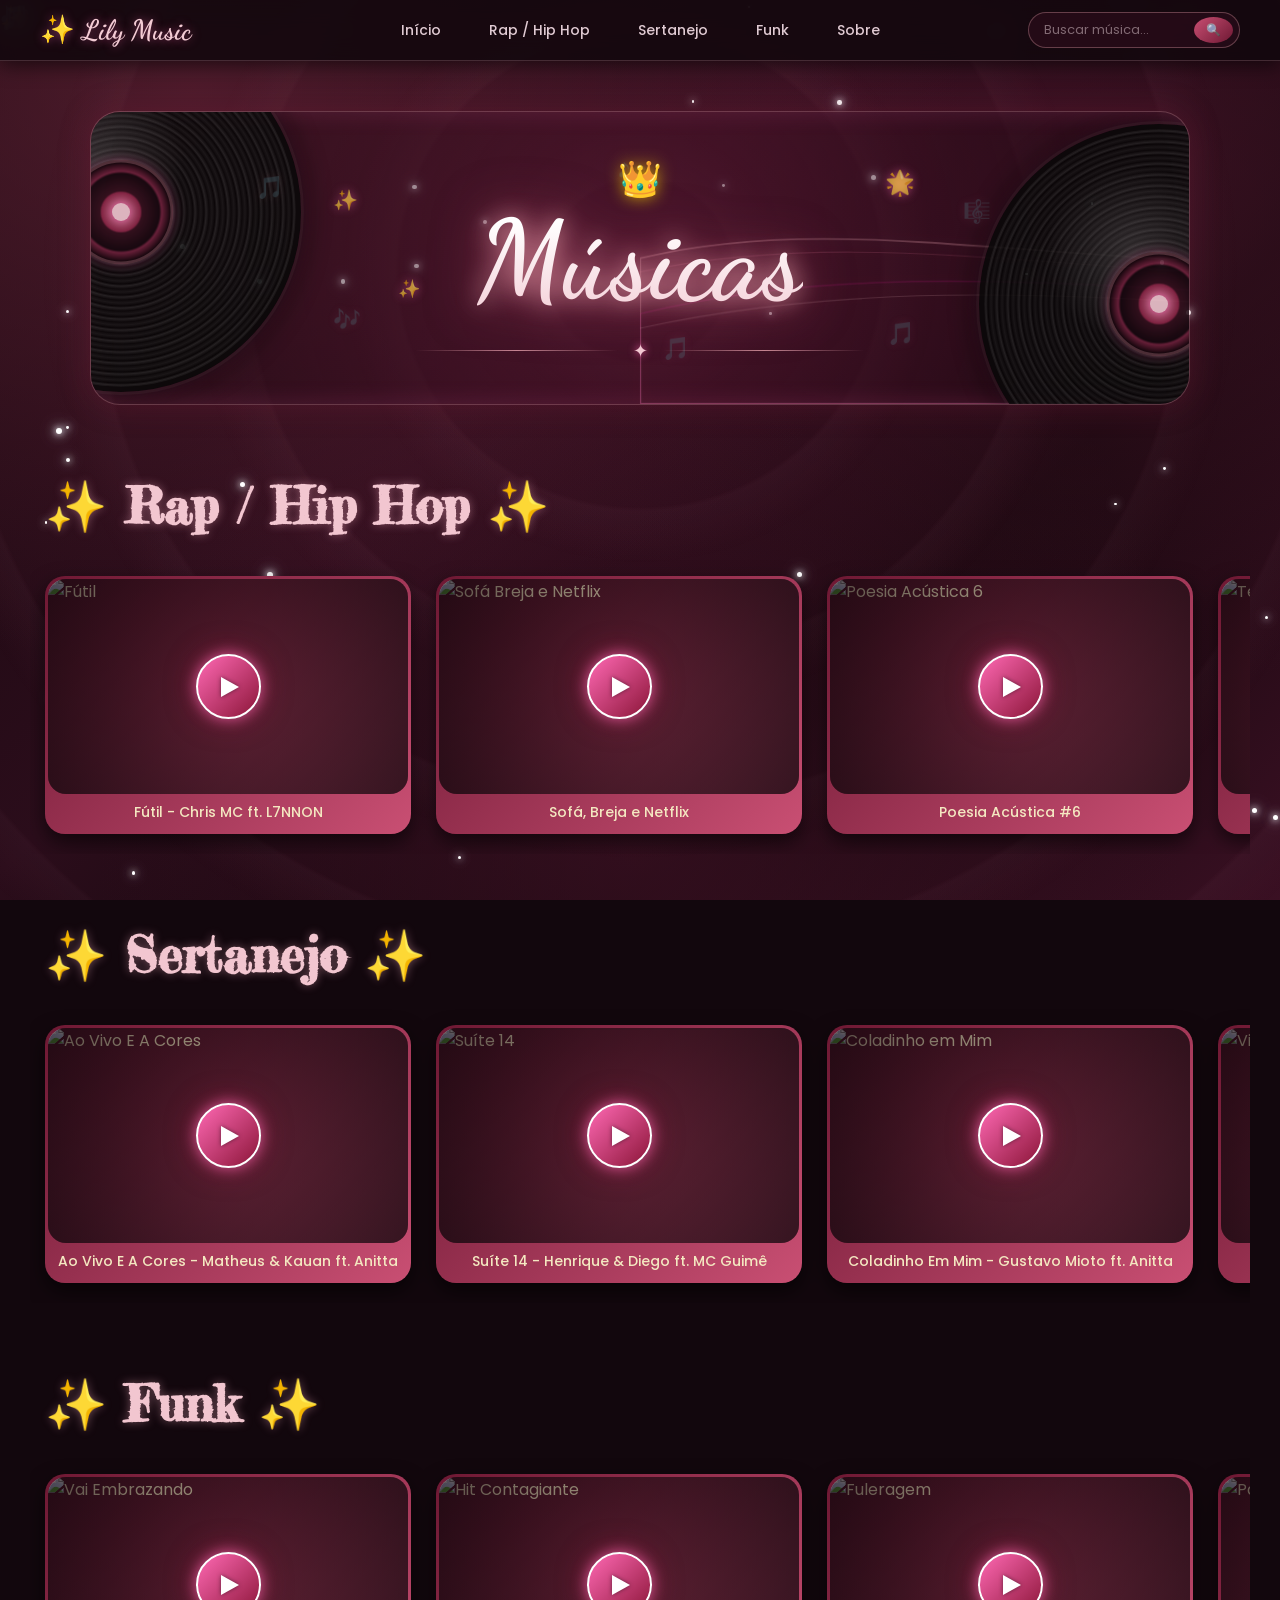
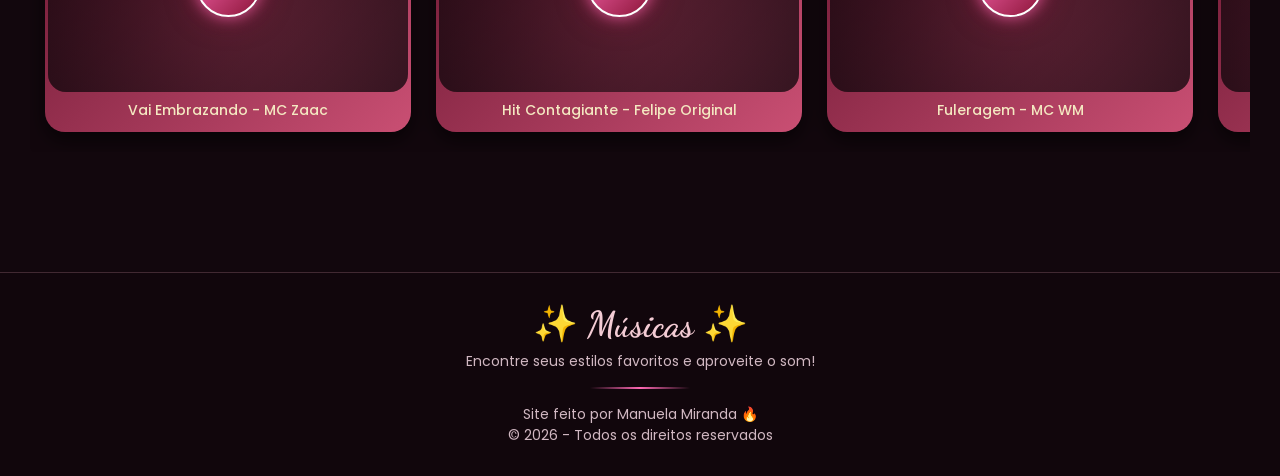
==== index.html @ 7a07db5c "dd" ====
<!DOCTYPE html>
<html lang="pt-BR">

<head>
    <meta charset="UTF-8">
    <meta name="viewport" content="width=device-width, initial-scale=1.0">
    <link rel="stylesheet" href="style.css">
    <title>Lily - Músicas</title>

    <style>
        /* ESTILOS ESPECÍFICOS DO BANNER ATUALIZADO */
        .banner-destaque {
            position: relative;
            overflow: hidden;
            perspective: 800px;
            padding: 40px 20px;
            text-align: center;
        }

        /* Ondas suaves em perspectiva posicionadas ao fundo */
        .ondas-perspectiva-fundo {
            position: absolute;
            top: 0;
            left: 0;
            width: 100%;
            height: 100%;
            z-index: 1; /* Fica atrás dos discos */
            transform: rotateX(25deg) scale(1.1);
            transform-origin: bottom center;
            pointer-events: none;
        }

        .onda-svg {
            position: absolute;
            width: 100%;
            height: 100%;
            filter: drop-shadow(0 0 6px rgba(219, 112, 147, 0.2));
        }

        /* Coroa e Título */
        .container-titulo-coroa {
            position: relative;
            z-index: 5;
            display: inline-block;
        }

        .coroa-brilhante {
            font-size: 2.2rem;
            margin-bottom: -10px;
            filter: drop-shadow(0 0 8px rgba(255, 215, 0, 0.7));
            animation: flutuarCoroa 3s ease-in-out infinite alternate;
        }

        @keyframes flutuarCoroa {
            from { transform: translateY(0) scale(1); }
            to { transform: translateY(-6px) scale(1.08); }
        }

        /* Discos ajustados para camada frontal em relação às ondas */
        .disco {
            position: absolute;
            z-index: 2;
        }

        /* Notas Rosa / Vinho Transparentes Espalhadas */
        .notas-rosa-espalhadas .nota-vinho {
            position: absolute;
            z-index: 3;
            color: #8b004f;
            opacity: 0.35;
            filter: drop-shadow(0 0 5px rgba(219, 112, 147, 0.4));
            font-size: 1.4rem;
            pointer-events: none;
            animation: flutuarNotas 4s ease-in-out infinite alternate;
        }

        @keyframes flutuarNotas {
            from { transform: translateY(0px) rotate(0deg); }
            to { transform: translateY(-8px) rotate(10deg); }
        }

        .pos-n1 { top: 20%; left: 15%; animation-delay: 0s; }
        .pos-n2 { top: 65%; left: 22%; font-size: 1.8rem; opacity: 0.25; animation-delay: 1s; }
        .pos-n3 { top: 28%; right: 18%; animation-delay: 0.5s; }
        .pos-n4 { top: 70%; right: 25%; font-size: 1.6rem; opacity: 0.3; animation-delay: 1.5s; }
        .pos-n5 { top: 15%; left: 48%; font-size: 1.1rem; animation-delay: 0.8s; }
        .pos-n6 { top: 75%; left: 52%; font-size: 1.2rem; animation-delay: 1.2s; }
    </style>
</head>

<body>

    <div class="particulas">
        <span></span><span></span><span></span><span></span><span></span>
        <span></span><span></span><span></span><span></span><span></span>

        <div class="nota-musical">🎵</div>
        <div class="nota-musical">🎶</div>
        <div class="nota-musical">✨</div>
        <div class="nota-musical">🎵</div>
        <div class="nota-musical">🎶</div>
    </div>

    <div id="container-estrelas"></div>

    <header class="menu-superior">

        <div class="logo">✨ Lily Music</div>

        <nav class="nav-central">
            <ul>
                <li><a href="#inicio">Início</a></li>

                <li>
                    <a href="#rap" onclick="destacarTitulo('titulo-rap')">
                        Rap / Hip Hop
                    </a>
                </li>

                <li>
                    <a href="#sertanejo" onclick="destacarTitulo('titulo-sertanejo')">
                        Sertanejo
                    </a>
                </li>

                <li>
                    <a href="#funk" onclick="destacarTitulo('titulo-funk')">
                        Funk
                    </a>
                </li>

                <li><a href="#sobre">Sobre</a></li>
            </ul>
        </nav>

        <div class="caixa-pesquisa">
            <input
                type="text"
                id="campo-busca"
                placeholder="Buscar música..."
                onkeypress="verificarEnter(event)"
            >
            <button onclick="buscarMusica()">🔍</button>
        </div>

    </header>


    <main id="inicio" class="conteudo-principal">

        <!-- BANNER COM ONDAS SUAVES, NOTAS ROSA/VINHO, COROA E "MÚSICAS" -->
        <div class="banner-destaque">

            <!-- 2 ONDAS GRANDES E SUAVES EM PERSPECTIVA (Fundo / Atrás dos discos) -->
            <div class="ondas-perspectiva-fundo">
                <svg viewBox="0 0 1200 400" preserveAspectRatio="none" class="onda-svg onda-1">
                    <path d="M 0,200 C 300,100 600,300 1200,150 L 1200,400 L 0,400 Z" fill="none" stroke="rgba(255, 182, 193, 0.25)" stroke-width="2.5" />
                    <path d="M 0,220 C 350,120 650,320 1200,170" fill="none" stroke="rgba(219, 112, 147, 0.18)" stroke-width="1.5" />
                </svg>
                <svg viewBox="0 0 1200 400" preserveAspectRatio="none" class="onda-svg onda-2">
                    <path d="M 0,280 C 400,150 800,350 1200,200 L 1200,400 L 0,400 Z" fill="none" stroke="rgba(199, 21, 133, 0.2)" stroke-width="2" />
                    <path d="M 0,300 C 450,170 850,370 1200,220" fill="none" stroke="rgba(255, 192, 203, 0.15)" stroke-width="1.5" />
                </svg>
            </div>

            <!-- DISCOS DECORATIVOS -->
            <div class="disco disco-esquerdo">
                <div class="anel-disco"></div>
                <div class="centro-disco"></div>
            </div>

            <div class="disco disco-direito">
                <div class="anel-disco"></div>
                <div class="centro-disco"></div>
            </div>

            <!-- NOTAS ROSA / VINHO TRANSPARENTES -->
            <div class="notas-rosa-espalhadas">
                <span class="nota-vinho pos-n1">🎵</span>
                <span class="nota-vinho pos-n2">🎶</span>
                <span class="nota-vinho pos-n3">🎼</span>
                <span class="nota-vinho pos-n4">🎵</span>
                <span class="nota-vinho pos-n5">🎶</span>
                <span class="nota-vinho pos-n6">🎵</span>
            </div>

            <!-- BRILHOS DELICADOS -->
            <div class="brilhos-titulo">
                <span class="elemento-float pos-1">✨</span>
                <span class="elemento-float pos-2">🌟</span>
                <span class="elemento-float pos-3">✨</span>
            </div>

            <!-- COROA BRILHANTE E TÍTULO "MÚSICAS" -->
            <div class="container-titulo-coroa">
                <div class="coroa-brilhante">👑</div>
                <h1 class="titulo-assinatura">Músicas</h1>
            </div>

            <div class="divisor-banner">
                <div class="linha-lado"></div>
                <span class="estrela-central">✦</span>
                <div class="linha-lado"></div>
            </div>

        </div>


        <!-- RAP / HIP HOP -->
        <section id="rap" class="secao-musica">

            <h2 id="titulo-rap">✨ Rap / Hip Hop ✨</h2>

            <div class="videos">

                <div class="card-video" data-nome="futil chris mc l7nnon">
                    <div class="wrapper-video">
                        <div id="player-7c3SWrQIE0A" class="yt-player-container"></div>

                        <div class="overlay-play" onclick="iniciarVideo(this, '7c3SWrQIE0A')">
                            <img
                                src="https://img.youtube.com/vi/7c3SWrQIE0A/hqdefault.jpg"
                                alt="Fútil"
                            >
                            <button class="botao-play-custom"></button>
                        </div>
                    </div>

                    <p class="titulo-video">Fútil - Chris MC ft. L7NNON</p>
                </div>


                <div class="card-video" data-nome="sofa breja netflix">
                    <div class="wrapper-video">
                        <div id="player-ncLaAaENRWY" class="yt-player-container"></div>

                        <div class="overlay-play" onclick="iniciarVideo(this, 'ncLaAaENRWY')">
                            <img
                                src="https://img.youtube.com/vi/ncLaAaENRWY/hqdefault.jpg"
                                alt="Sofá Breja e Netflix"
                            >
                            <button class="botao-play-custom"></button>
                        </div>
                    </div>

                    <p class="titulo-video">Sofá, Breja e Netflix</p>
                </div>


                <div class="card-video" data-nome="poesia acustica 6">
                    <div class="wrapper-video">
                        <div id="player-jK2k1P56Cno" class="yt-player-container"></div>

                        <div class="overlay-play" onclick="iniciarVideo(this, 'jK2k1P56Cno')">
                            <img
                                src="https://img.youtube.com/vi/jK2k1P56Cno/hqdefault.jpg"
                                alt="Poesia Acústica 6"
                            >
                            <button class="botao-play-custom"></button>
                        </div>
                    </div>

                    <p class="titulo-video">Poesia Acústica #6</p>
                </div>


                <div class="card-video" data-nome="te encontrar na lapa">
                    <div class="wrapper-video">
                        <div id="player-439kVuNoNrA" class="yt-player-container"></div>

                        <div class="overlay-play" onclick="iniciarVideo(this, '439kVuNoNrA')">
                            <img
                                src="https://img.youtube.com/vi/439kVuNoNrA/hqdefault.jpg"
                                alt="Te Encontrar na Lapa"
                            >
                            <button class="botao-play-custom"></button>
                        </div>
                    </div>

                    <p class="titulo-video">Te Encontrar na Lapa</p>
                </div>


                <div class="card-video" data-nome="pensando em mim">
                    <div class="wrapper-video">
                        <div id="player-uK6UB4yVXMU" class="yt-player-container"></div>

                        <div class="overlay-play" onclick="iniciarVideo(this, 'uK6UB4yVXMU')">
                            <img
                                src="https://img.youtube.com/vi/uK6UB4yVXMU/hqdefault.jpg"
                                alt="Pensando em Mim"
                            >
                            <button class="botao-play-custom"></button>
                        </div>
                    </div>

                    <p class="titulo-video">Pensando em Mim</p>
                </div>


                <div class="card-video" data-nome="beatriz">
                    <div class="wrapper-video">
                        <div id="player-qcbrCmIt7ww" class="yt-player-container"></div>

                        <div class="overlay-play" onclick="iniciarVideo(this, 'qcbrCmIt7ww')">
                            <img
                                src="https://img.youtube.com/vi/qcbrCmIt7ww/hqdefault.jpg"
                                alt="Beatriz"
                            >
                            <button class="botao-play-custom"></button>
                        </div>
                    </div>

                    <p class="titulo-video">Beatriz</p>
                </div>

            </div>
        </section>


        <!-- SERTANEJO -->
        <section id="sertanejo" class="secao-musica">

            <h2 id="titulo-sertanejo">✨ Sertanejo ✨</h2>

            <div class="videos">

                <div class="card-video" data-nome="ao vivo e a cores">
                    <div class="wrapper-video">
                        <div id="player-iyI9RMkEzbQ" class="yt-player-container"></div>

                        <div class="overlay-play" onclick="iniciarVideo(this, 'iyI9RMkEzbQ')">
                            <img
                                src="https://img.youtube.com/vi/iyI9RMkEzbQ/hqdefault.jpg"
                                alt="Ao Vivo E A Cores"
                            >
                            <button class="botao-play-custom"></button>
                        </div>
                    </div>

                    <p class="titulo-video">
                        Ao Vivo E A Cores - Matheus & Kauan ft. Anitta
                    </p>
                </div>


                <div class="card-video" data-nome="suite 14">
                    <div class="wrapper-video">
                        <div id="player-gmvFLIuVAbA" class="yt-player-container"></div>

                        <div class="overlay-play" onclick="iniciarVideo(this, 'gmvFLIuVAbA')">
                            <img
                                src="https://img.youtube.com/vi/gmvFLIuVAbA/hqdefault.jpg"
                                alt="Suíte 14"
                            >
                            <button class="botao-play-custom"></button>
                        </div>
                    </div>

                    <p class="titulo-video">
                        Suíte 14 - Henrique & Diego ft. MC Guimê
                    </p>
                </div>


                <div class="card-video" data-nome="coladinho em mim">
                    <div class="wrapper-video">
                        <div id="player-e5Ct8ZW_rcs" class="yt-player-container"></div>

                        <div class="overlay-play" onclick="iniciarVideo(this, 'e5Ct8ZW_rcs')">
                            <img
                                src="https://img.youtube.com/vi/e5Ct8ZW_rcs/hqdefault.jpg"
                                alt="Coladinho em Mim"
                            >
                            <button class="botao-play-custom"></button>
                        </div>
                    </div>

                    <p class="titulo-video">
                        Coladinho Em Mim - Gustavo Mioto ft. Anitta
                    </p>
                </div>


                <div class="card-video" data-nome="vinganca">
                    <div class="wrapper-video">
                        <div id="player-ex-cr18tKDE" class="yt-player-container"></div>

                        <div class="overlay-play" onclick="iniciarVideo(this, 'ex-cr18tKDE')">
                            <img
                                src="https://img.youtube.com/vi/ex-cr18tKDE/hqdefault.jpg"
                                alt="Vingança"
                            >
                            <button class="botao-play-custom"></button>
                        </div>
                    </div>

                    <p class="titulo-video">Vingança - Luan Santana</p>
                </div>


                <div class="card-video" data-nome="intencao">
                    <div class="wrapper-video">
                        <div id="player-1qKz_QohN7g" class="yt-player-container"></div>

                        <div class="overlay-play" onclick="iniciarVideo(this, '1qKz_QohN7g')">
                            <img
                                src="https://img.youtube.com/vi/1qKz_QohN7g/hqdefault.jpg"
                                alt="Intenção"
                            >
                            <button class="botao-play-custom"></button>
                        </div>
                    </div>

                    <p class="titulo-video">Intenção - Marília Mendonça</p>
                </div>


                <div class="card-video" data-nome="seu astral">
                    <div class="wrapper-video">
                        <div id="player-SETK2maosQY" class="yt-player-container"></div>

                        <div class="overlay-play" onclick="iniciarVideo(this, 'SETK2maosQY')">
                            <img
                                src="https://img.youtube.com/vi/SETK2maosQY/hqdefault.jpg"
                                alt="Seu Astral"
                            >
                            <button class="botao-play-custom"></button>
                        </div>
                    </div>

                    <p class="titulo-video">Seu Astral - Jorge & Mateus</p>
                </div>

            </div>
        </section>


        <!-- FUNK -->
        <section id="funk" class="secao-musica">

            <h2 id="titulo-funk">✨ Funk ✨</h2>

            <div class="videos">

                <div class="card-video" data-nome="vai embrazando">
                    <div class="wrapper-video">
                        <div id="player-Nk7S7D0CQOY" class="yt-player-container"></div>

                        <div class="overlay-play" onclick="iniciarVideo(this, 'Nk7S7D0CQOY')">
                            <img
                                src="https://img.youtube.com/vi/Nk7S7D0CQOY/hqdefault.jpg"
                                alt="Vai Embrazando"
                            >
                            <button class="botao-play-custom"></button>
                        </div>
                    </div>

                    <p class="titulo-video">Vai Embrazando - MC Zaac</p>
                </div>


                <div class="card-video" data-nome="hit contagiante">
                    <div class="wrapper-video">
                        <div id="player-WaOicuaHdzo" class="yt-player-container"></div>

                        <div class="overlay-play" onclick="iniciarVideo(this, 'WaOicuaHdzo')">
                            <img
                                src="https://img.youtube.com/vi/WaOicuaHdzo/hqdefault.jpg"
                                alt="Hit Contagiante"
                            >
                            <button class="botao-play-custom"></button>
                        </div>
                    </div>

                    <p class="titulo-video">Hit Contagiante - Felipe Original</p>
                </div>


                <div class="card-video" data-nome="fuleragem">
                    <div class="wrapper-video">
                        <div id="player-sdcoyDUfbG0" class="yt-player-container"></div>

                        <div class="overlay-play" onclick="iniciarVideo(this, 'sdcoyDUfbG0')">
                            <img
                                src="https://img.youtube.com/vi/sdcoyDUfbG0/hqdefault.jpg"
                                alt="Fuleragem"
                            >
                            <button class="botao-play-custom"></button>
                        </div>
                    </div>

                    <p class="titulo-video">Fuleragem - MC WM</p>
                </div>


                <div class="card-video" data-nome="pandora">
                    <div class="wrapper-video">
                        <div id="player-6MNxuMgg58k" class="yt-player-container"></div>

                        <div class="overlay-play" onclick="iniciarVideo(this, '6MNxuMgg58k')">
                            <img
                                src="https://img.youtube.com/vi/6MNxuMgg58k/hqdefault.jpg"
                                alt="Pandora"
                            >
                            <button class="botao-play-custom"></button>
                        </div>
                    </div>

                    <p class="titulo-video">Pandora</p>
                </div>


                <div class="card-video" data-nome="trilogia 150">
                    <div class="wrapper-video">
                        <div id="player-UTYNURBuv7o" class="yt-player-container"></div>

                        <div class="overlay-play" onclick="iniciarVideo(this, 'UTYNURBuv7o')">
                            <img
                                src="https://img.youtube.com/vi/UTYNURBuv7o/hqdefault.jpg"
                                alt="Trilogia 150"
                            >
                            <button class="botao-play-custom"></button>
                        </div>
                    </div>

                    <p class="titulo-video">Trilogia 150</p>
                </div>


                <div class="card-video" data-nome="ate o ceu">
                    <div class="wrapper-video">
                        <div id="player-49ez6OpzU6c" class="yt-player-container"></div>

                        <div class="overlay-play" onclick="iniciarVideo(this, '49ez6OpzU6c')">
                            <img
                                src="https://img.youtube.com/vi/49ez6OpzU6c/hqdefault.jpg"
                                alt="Até o Céu"
                            >
                            <button class="botao-play-custom"></button>
                        </div>
                    </div>

                    <p class="titulo-video">
                        Até o Céu - Anitta feat. MC Cabelinho
                    </p>
                </div>


                <div class="card-video" data-nome="eterna sacanagem">
                    <div class="wrapper-video">
                        <div id="player-2ndgHnrJkhA" class="yt-player-container"></div>

                        <div class="overlay-play" onclick="iniciarVideo(this, '2ndgHnrJkhA')">
                            <img
                                src="https://img.youtube.com/vi/2ndgHnrJkhA/hqdefault.jpg"
                                alt="Eterna Sacanagem"
                            >
                            <button class="botao-play-custom"></button>
                        </div>
                    </div>

                    <p class="titulo-video">Eterna Sacanagem</p>
                </div>


                <div class="card-video" data-nome="tudo aconteceu">
                    <div class="wrapper-video">
                        <div id="player-wU1U7Jgq_uo" class="yt-player-container"></div>

                        <div class="overlay-play" onclick="iniciarVideo(this, 'wU1U7Jgq_uo')">
                            <img
                                src="https://img.youtube.com/vi/wU1U7Jgq_uo/hqdefault.jpg"
                                alt="Tudo Aconteceu"
                            >
                            <button class="botao-play-custom"></button>
                        </div>
                    </div>

                    <p class="titulo-video">
                        Tudo Aconteceu - MC Du Black, Delacruz
                    </p>
                </div>

            </div>
        </section>

    </main>


    <!-- SOBRE -->
    <footer id="sobre">

        <div class="conteudo-rodape">

            <h3>✨ Músicas ✨</h3>

            <p>
                Encontre seus estilos favoritos e aproveite o som!
            </p>

            <div class="linha-decorativa"></div>

            <p class="criadora">
                Site feito por Manuela Miranda 🔥
            </p>

            <p class="direitos">
                © 2026 - Todos os direitos reservados
            </p>

        </div>

    </footer>


    <script src="https://www.youtube.com/iframe_api"></script>

    <script>
        const players = {};

        function destacarTitulo(idTitulo) {
            const titulo = document.getElementById(idTitulo);
            if (!titulo) return;

            titulo.classList.remove('efeito-titulo-menu');
            void titulo.offsetWidth;
            titulo.classList.add('efeito-titulo-menu');

            setTimeout(() => {
                titulo.classList.remove('efeito-titulo-menu');
            }, 3000);
        }

        function pausarOutrosVideos(idAtual) {
            Object.keys(players).forEach(id => {
                if (
                    id !== idAtual &&
                    players[id] &&
                    typeof players[id].pauseVideo === 'function'
                ) {
                    players[id].pauseVideo();
                }
            });
        }

        function restaurarCapa(videoId) {
            const playerDiv = document.getElementById('player-' + videoId);
            if (!playerDiv) return;

            const wrapper = playerDiv.closest('.wrapper-video');
            if (!wrapper) return;

            const overlay = wrapper.querySelector('.overlay-play');
            if (overlay) {
                overlay.style.display = 'flex';
            }

            if (
                players[videoId] &&
                typeof players[videoId].seekTo === 'function'
            ) {
                players[videoId].seekTo(0);
                players[videoId].stopVideo();
            }
        }

        function tocarProximoVideo(videoIdAtual) {
            const playerDivAtual = document.getElementById('player-' + videoIdAtual);
            if (!playerDivAtual) return;

            const cardAtual = playerDivAtual.closest('.card-video');
            if (!cardAtual) return;

            const proximoCard = cardAtual.nextElementSibling;
            if (proximoCard && proximoCard.classList.contains('card-video')) {
                const overlayProximo = proximoCard.querySelector('.overlay-play');
                if (overlayProximo) {
                    const imgOverlay = overlayProximo.querySelector('img');
                    if (imgOverlay) {
                        const urlImg = imgOverlay.src;
                        const match = urlImg.match(/\/vi\/([^\/]+)\//);

                        if (match && match[1]) {
                            const proximoVideoId = match[1];

                            proximoCard.scrollIntoView({
                                behavior: 'smooth',
                                block: 'nearest',
                                inline: 'center'
                            });

                            iniciarVideo(overlayProximo, proximoVideoId);
                        }
                    }
                }
            }
        }

        function iniciarVideo(elementoOverlay, videoId) {
            elementoOverlay.style.display = 'none';
            pausarOutrosVideos(videoId);

            if (players[videoId]) {
                players[videoId].playVideo();
            } else {
                players[videoId] = new YT.Player('player-' + videoId, {
                    videoId: videoId,
                    playerVars: {
                        'autoplay': 1,
                        'rel': 0
                    },
                    events: {
                        'onReady': function(event) {
                            event.target.playVideo();
                        },
                        'onStateChange': function(event) {
                            if (event.data === YT.PlayerState.PLAYING) {
                                pausarOutrosVideos(videoId);
                            }
                            if (event.data === YT.PlayerState.ENDED) {
                                restaurarCapa(videoId);
                                tocarProximoVideo(videoId);
                            }
                        }
                    }
                });
            }
        }

        function gerarEstrelasPrata() {
            const container = document.getElementById('container-estrelas');
            if (!container) return;

            const totalEstrelas = 50;

            for (let i = 0; i < totalEstrelas; i++) {
                const estrela = document.createElement('div');
                estrela.classList.add('estrela-prata');

                const posX = Math.random() * 100;
                const posY = Math.random() * 100;
                const tamanho = Math.random() * 4 + 2;
                const duracaoPiscar = Math.random() * 1.2 + 0.5;
                const duracaoMovimento = Math.random() * 4 + 3;
                const atraso = Math.random() * 3;

                estrela.style.left = posX + '%';
                estrela.style.top = posY + '%';
                estrela.style.width = tamanho + 'px';
                estrela.style.height = tamanho + 'px';
                estrela.style.animationDuration = `${duracaoPiscar}s, ${duracaoMovimento}s`;
                estrela.style.animationDelay = `${atraso}s`;

                container.appendChild(estrela);
            }
        }

        function buscarMusica() {
            const termo = document.getElementById('campo-busca').value.toLowerCase().trim();
            const cards = document.querySelectorAll('.card-video');

            cards.forEach(card => {
                const nome = card.getAttribute('data-nome') || '';
                const titulo = card.querySelector('.titulo-video')?.innerText.toLowerCase() || '';

                if (nome.includes(termo) || titulo.includes(termo)) {
                    card.style.display = 'block';
                } else {
                    card.style.display = 'none';
                }
            });
        }

        function verificarEnter(event) {
            if (event.key === 'Enter') {
                buscarMusica();
            }
        }

        document.addEventListener('DOMContentLoaded', () => {
            gerarEstrelasPrata();
        });
    </script>
</body>

</html>
---- style.css ----
@import url('https://fonts.googleapis.com/css2?family=Dancing+Script:wght@700&family=Fredericka+the+Great&family=Poppins:wght@300;400;600&display=swap');

/* =========================================
   🌐 CONFIGURAÇÕES GERAIS
========================================= */

* {
    box-sizing: border-box;
    margin: 0;
    padding: 0;
}

html {
    scroll-behavior: smooth;
    scroll-padding-top: 110px;
}


/* =========================================
   🌌 FUNDO
========================================= */

body {
    background-color: #12070d;

    background-image:
        radial-gradient(ellipse at 15% 10%, rgba(99, 35, 55, 0.7) 0%, transparent 50%),
        radial-gradient(ellipse at 85% 20%, rgba(78, 23, 45, 0.6) 0%, transparent 50%),
        radial-gradient(ellipse at 50% 90%, rgba(65, 18, 38, 0.7) 0%, transparent 60%),
        linear-gradient(135deg, #16070d 0%, #2b0d1b 40%, #12060b 70%, #3a1023 100%);

    background-attachment: fixed;
    background-size: cover;

    color: #f4e8c1;
    font-family: 'Poppins', sans-serif;

    min-height: 100vh;
    overflow-x: hidden;
}

body::before {
    content: "";

    position: fixed;
    inset: 0;

    pointer-events: none;
    z-index: 0;

    background: repeating-radial-gradient(
        ellipse at 50% 30%,
        transparent 0px,
        transparent 90px,
        rgba(255, 170, 190, 0.03) 95px,
        transparent 150px
    );
}


/* =========================================
   ✨ ESTRELAS
========================================= */

#container-estrelas {
    position: fixed;
    inset: 0;

    pointer-events: none;
    z-index: 1;

    overflow: hidden;
}

.estrela-prata {
    position: absolute;

    background: #ffffff;
    border-radius: 50%;

    box-shadow:
        0 0 6px #ffffff,
        0 0 12px #e6f0ff,
        0 0 18px rgba(220, 235, 255, 0.8);

    animation:
        piscarBrilho 1s infinite alternate ease-in-out,
        movimentoFlutuante 5s infinite linear;
}

@keyframes piscarBrilho {

    0% {
        opacity: 0.15;
        transform: scale(0.5);
        box-shadow: 0 0 2px #ffffff;
    }

    100% {
        opacity: 1;
        transform: scale(1.5);

        box-shadow:
            0 0 10px #ffffff,
            0 0 20px #d8e6ff,
            0 0 30px rgba(255, 255, 255, 0.9);
    }
}

@keyframes movimentoFlutuante {

    0% {
        transform: translateY(0px) translateX(0px);
    }

    50% {
        transform: translateY(-25px) translateX(15px);
    }

    100% {
        transform: translateY(0px) translateX(0px);
    }
}


/* =========================================
   📌 MENU SUPERIOR
========================================= */

.menu-superior {
    position: sticky;
    top: 0;
    z-index: 100;

    display: flex;
    justify-content: space-between;
    align-items: center;

    padding: 12px 40px;

    background: rgba(18, 7, 13, 0.88);
    backdrop-filter: blur(12px);

    border-bottom: 1px solid rgba(255, 180, 200, 0.2);

    box-shadow: 0 4px 20px rgba(0, 0, 0, 0.6);
}

.menu-superior .logo {
    font-family: 'Dancing Script', cursive;
    font-size: 28px;

    color: #f3cbd4;
    font-weight: bold;

    text-shadow:
        0 0 10px rgba(255, 105, 180, 0.5);

    white-space: nowrap;
}


/* =========================================
   🎵 MENU CENTRAL
========================================= */

.nav-central {
    position: absolute;

    left: 50%;
    transform: translateX(-50%);
}

.nav-central ul {
    display: flex;
    list-style: none;

    gap: 12px;
}

.nav-central a {
    position: relative;

    color: #e0cad2;
    text-decoration: none;

    font-size: 14px;
    font-weight: 500;

    padding: 8px 18px;
    border-radius: 30px;

    transition: all 0.3s ease;

    display: inline-block;
}

.nav-central a:hover,
.nav-central a:focus,
.nav-central a:active {

    color: #ffffff;

    background:
        linear-gradient(
            135deg,
            rgba(201, 79, 115, 0.8),
            rgba(110, 24, 51, 0.9)
        );

    box-shadow:
        0 0 15px rgba(255, 105, 180, 0.6),
        inset 0 0 8px rgba(255, 255, 255, 0.3);

    transform: scale(1.05);
}


/* =========================================
   🔍 PESQUISA
========================================= */

.caixa-pesquisa {
    display: flex;
    align-items: center;

    background: rgba(43, 13, 27, 0.7);

    border:
        1px solid rgba(255, 182, 193, 0.3);

    border-radius: 25px;

    padding: 4px 6px 4px 15px;

    transition: all 0.3s ease;
}

.caixa-pesquisa:focus-within {
    border-color: #ff69b4;

    box-shadow:
        0 0 12px rgba(255, 105, 180, 0.5);

    background: rgba(55, 15, 35, 0.9);
}

.caixa-pesquisa input {
    background: transparent;
    border: none;
    outline: none;

    color: #f4e8c1;

    font-family: 'Poppins', sans-serif;
    font-size: 13px;

    width: 150px;

    transition: width 0.3s ease;
}

.caixa-pesquisa input:focus {
    width: 190px;
}

.caixa-pesquisa input::placeholder {
    color: rgba(224, 202, 210, 0.5);
}

.caixa-pesquisa button {
    background:
        linear-gradient(135deg, #c94f73, #6e1833);

    border: none;
    color: white;

    padding: 6px 12px;
    border-radius: 50%;

    cursor: pointer;

    font-size: 12px;

    transition:
        transform 0.2s ease,
        background 0.3s ease;
}

.caixa-pesquisa button:hover {
    transform: scale(1.1);

    background:
        linear-gradient(135deg, #ff69b4, #c94f73);
}


/* =========================================
   🌸 CONTEÚDO
========================================= */

.conteudo-principal {
    position: relative;
    z-index: 2;

    padding: 20px;
}


/* =========================================
   🌸 BANNER
========================================= */

.banner-destaque {
    position: relative;

    max-width: 1100px;

    margin: 30px auto 60px auto;

    padding: 60px 20px 40px 20px;

    text-align: center;

    border-radius: 30px;

    background:
        radial-gradient(
            circle at center,
            rgba(80, 20, 45, 0.6) 0%,
            rgba(35, 8, 20, 0.4) 70%,
            transparent 100%
        );

    border:
        1px solid rgba(255, 182, 193, 0.25);

    box-shadow:
        0 0 30px rgba(110, 24, 51, 0.4),
        inset 0 0 25px rgba(255, 105, 180, 0.15);

    overflow: hidden;
}


/* =========================================
   💿 DISCOS REALISTAS
========================================= */

.disco {
    position: absolute;

    width: 360px;
    height: 360px;

    border-radius: 50%;

    z-index: 0;

    /* Transparência bem leve */
    opacity: 0.88;

    background:
        repeating-radial-gradient(
            circle,
            #080808 0px,
            #171717 3px,
            #050505 6px,
            #222222 8px,
            #080808 11px
        );

    border:
        5px solid #080808;

    box-shadow:
        0 0 0 3px rgba(255, 255, 255, 0.04),
        0 0 30px rgba(0, 0, 0, 0.9),
        0 0 20px rgba(255, 105, 180, 0.18);
}


/* Reflexo */

.disco::before {
    content: "";

    position: absolute;

    width: 55%;
    height: 55%;

    top: 8%;
    left: 15%;

    border-radius: 50%;

    background:
        radial-gradient(
            ellipse,
            rgba(255, 255, 255, 0.15),
            transparent 65%
        );

    transform: rotate(-30deg);
}


/* Anel central */

.anel-disco {
    position: absolute;

    width: 105px;
    height: 105px;

    top: 50%;
    left: 50%;

    transform:
        translate(-50%, -50%);

    border-radius: 50%;

    background:
        radial-gradient(
            circle,
            #d58ba1 0%,
            #8b2747 28%,
            #32101d 30%,
            #13080d 55%,
            #70223d 58%,
            #16070d 70%
        );

    border:
        3px solid rgba(255, 182, 193, 0.25);

    box-shadow:
        0 0 12px rgba(255, 105, 180, 0.35);
}


/* Centro */

.centro-disco {
    position: absolute;

    width: 18px;
    height: 18px;

    top: 50%;
    left: 50%;

    transform:
        translate(-50%, -50%);

    border-radius: 50%;

    background: #f3cbd4;

    box-shadow:
        0 0 8px #ff69b4;
}


/* Disco esquerdo */

.disco-esquerdo {
    left: -150px;
    top: -80px;

    animation:
        girarEsquerdo 5s linear infinite;
}


/* Disco direito */

.disco-direito {
    right: -150px;
    bottom: -80px;

    animation:
        girarDireito 5s linear infinite;
}


/* Giro mais rápido mantendo inclinação */

@keyframes girarEsquerdo {

    from {
        transform: rotate(-25deg);
    }

    to {
        transform: rotate(335deg);
    }
}

@keyframes girarDireito {

    from {
        transform: rotate(25deg);
    }

    to {
        transform: rotate(385deg);
    }
}


/* =========================================
   ✨ BRILHOS DO TÍTULO
========================================= */

.brilhos-titulo {
    position: absolute;
    inset: 0;

    pointer-events: none;

    z-index: 1;
}

.elemento-float {
    position: absolute;

    color: rgba(255, 192, 203, 0.6);

    filter:
        drop-shadow(0 0 5px #ff69b4);

    animation:
        flutuarSuave 4s ease-in-out infinite alternate;
}

.pos-1 {
    top: 25%;
    left: 22%;
    font-size: 20px;
    animation-delay: 0s;
}

.pos-2 {
    top: 18%;
    right: 25%;
    font-size: 24px;
    animation-delay: 1s;
}

.pos-3 {
    bottom: 35%;
    left: 28%;
    font-size: 18px;
    animation-delay: 1.5s;
}

.pos-4 {
    bottom: 40%;
    right: 22%;
    font-size: 22px;
    animation-delay: 0.5s;
}

.pos-5 {
    top: 45%;
    right: 18%;
    font-size: 16px;
    animation-delay: 2s;
}

@keyframes flutuarSuave {

    0% {
        transform: translateY(0px) rotate(0deg);
        opacity: 0.4;
    }

    100% {
        transform: translateY(-8px) rotate(12deg);
        opacity: 0.9;
    }
}


/* =========================================
   🎼 PAUTAS MUSICAIS ONDULADAS
========================================= */

.pauta {
    position: absolute;

    width: 32%;
    height: 130px;

    top: 50%;

    z-index: 2;

    pointer-events: none;

    opacity: 0.72;
}

.pauta svg {
    width: 100%;
    height: 100%;

    overflow: visible;
}

.pauta path {
    fill: none;

    stroke: rgba(255, 205, 220, 0.8);
    stroke-width: 2;

    stroke-linecap: round;

    filter:
        drop-shadow(0 0 3px #ff69b4)
        drop-shadow(0 0 8px rgba(255, 105, 180, 0.7));

    animation:
        brilhoPauta 2s ease-in-out infinite alternate;
}


/* Pauta da esquerda */

.pauta-esquerda {
    left: 2%;

    transform-origin: right center;

    animation:
        balancarEsquerda 3.5s ease-in-out infinite;
}


/* Pauta da direita */

.pauta-direita {
    right: 2%;

    transform-origin: left center;

    animation:
        balancarDireita 3.5s ease-in-out infinite;
}


/* Movimento de balanço */

@keyframes balancarEsquerda {

    0% {
        transform:
            translateY(-50%)
            rotate(-2deg);
    }

    50% {
        transform:
            translateY(-50%)
            rotate(2deg)
            translateY(-4px);
    }

    100% {
        transform:
            translateY(-50%)
            rotate(-2deg);
    }
}

@keyframes balancarDireita {

    0% {
        transform:
            translateY(-50%)
            rotate(2deg);
    }

    50% {
        transform:
            translateY(-50%)
            rotate(-2deg)
            translateY(-4px);
    }

    100% {
        transform:
            translateY(-50%)
            rotate(2deg);
    }
}


/* Brilho pulsando */

@keyframes brilhoPauta {

    0% {
        opacity: 0.45;

        filter:
            drop-shadow(0 0 2px rgba(255, 105, 180, 0.5));
    }

    100% {
        opacity: 1;

        filter:
            drop-shadow(0 0 5px #ff69b4)
            drop-shadow(0 0 12px rgba(255, 105, 180, 0.9));
    }
}


/* =========================================
   ✨ TÍTULO MÚSICA
========================================= */

.titulo-assinatura {
    position: relative;
    z-index: 4;

    font-family: 'Dancing Script', cursive;

    font-size: 110px;
    font-weight: 700;

    margin: 0;
    padding: 0;

    background:
        linear-gradient(
            180deg,
            #ffffff 20%,
            #f3cbd4 100%
        );

    -webkit-background-clip: text;
    -webkit-text-fill-color: transparent;

    filter:
        drop-shadow(0 0 12px rgba(255, 182, 193, 0.8))
        drop-shadow(0 0 25px rgba(201, 79, 115, 0.6));
}


/* =========================================
   ➖ DIVISOR
========================================= */

.divisor-banner {
    position: relative;
    z-index: 4;

    display: flex;
    align-items: center;
    justify-content: center;

    gap: 15px;

    max-width: 450px;

    margin: 10px auto 0 auto;
}

.linha-lado {
    flex: 1;
    height: 1.5px;

    background:
        linear-gradient(
            90deg,
            transparent,
            rgba(255, 182, 193, 0.7),
            transparent
        );
}

.estrela-central {
    color: #f3cbd4;
    font-size: 18px;

    text-shadow:
        0 0 8px #ff69b4;
}


/* =========================================
   🎵 SEÇÕES
========================================= */

.secao-musica {
    margin-bottom: 50px;

    border-radius: 20px;
    padding: 10px;
}


/* =========================================
   ✨ EFEITO DO TÍTULO AO CLICAR NO MENU
========================================= */

.efeito-titulo-menu {
    animation:
        brilhoTituloMenu 2.8s ease-in-out;
}

@keyframes brilhoTituloMenu {

    0% {
        transform: scale(1);

        text-shadow:
            0 0 10px rgba(255, 180, 200, 0.4);
    }

    15% {
        transform: scale(1.15);

        text-shadow:
            0 0 10px #ffffff,
            0 0 20px #ff69b4,
            0 0 35px #ff69b4,
            0 0 50px rgba(255, 105, 180, 0.8);
    }

    30% {
        transform: scale(1.08);

        text-shadow:
            0 0 8px #ffffff,
            0 0 15px #ff69b4;
    }

    45% {
        transform: scale(1.15);

        text-shadow:
            0 0 15px #ffffff,
            0 0 30px #ff69b4,
            0 0 50px rgba(255, 105, 180, 0.9);
    }

    60% {
        transform: scale(1.08);

        text-shadow:
            0 0 8px #ff69b4;
    }

    75% {
        transform: scale(1.15);

        text-shadow:
            0 0 15px #ffffff,
            0 0 30px #ff69b4,
            0 0 45px rgba(255, 105, 180, 0.8);
    }

    100% {
        transform: scale(1);

        text-shadow:
            0 0 10px rgba(255, 180, 200, 0.4);
    }
}


h2 {
    display: inline-block;

    font-size: 50px;
    color: #f2c6d0;

    font-family: 'Fredericka the Great', cursive;

    margin-bottom: 20px;
    margin-left: 15px;

    text-shadow:
        0 0 10px rgba(255, 180, 200, 0.4);

    transition:
        transform 0.3s ease,
        text-shadow 0.3s ease;
}


/* =========================================
   📺 VÍDEOS
========================================= */

.videos {
    display: flex;
    flex-wrap: nowrap;

    overflow-x: auto;

    gap: 25px;

    padding: 20px 15px;
}

.card-video {
    flex-shrink: 0;

    border-radius: 20px;

    padding: 3px;

    background:
        linear-gradient(
            135deg,
            #6e1833,
            #c94f73
        );

    box-shadow:
        0 8px 20px rgba(0, 0, 0, 0.6);

    transition:
        transform 0.35s ease,
        box-shadow 0.35s ease,
        background 0.35s ease;
}

.titulo-video {
    padding: 8px;

    text-align: center;

    font-size: 14px;
    font-weight: 500;
}

.wrapper-video {
    position: relative;

    width: 360px;
    height: 215px;

    border-radius: 18px;

    overflow: hidden;
}

iframe {
    width: 100%;
    height: 100%;

    border-radius: 18px;
    border: none;

    display: block;
}


/* =========================================
   ▶️ PLAY
========================================= */

.overlay-play {
    position: absolute;
    inset: 0;

    cursor: pointer;

    display: flex;
    align-items: center;
    justify-content: center;

    background: rgba(0, 0, 0, 0.3);

    transition:
        background 0.3s ease;
}

.overlay-play img {
    position: absolute;

    width: 100%;
    height: 100%;

    object-fit: cover;
}

.overlay-play::after {
    content: "";

    position: absolute;
    inset: 0;

    background:
        radial-gradient(
            circle,
            rgba(18, 7, 13, 0.2) 0%,
            rgba(18, 7, 13, 0.7) 100%
        );
}

.botao-play-custom {
    position: relative;
    z-index: 2;

    width: 65px;
    height: 65px;

    border-radius: 50%;

    background:
        linear-gradient(
            135deg,
            #ff69b4,
            #8b1538
        );

    border: 2px solid #ffffff;

    box-shadow:
        0 0 15px rgba(255, 105, 180, 0.8),
        0 0 30px rgba(139, 21, 56, 0.6);

    display: flex;
    align-items: center;
    justify-content: center;

    transition: all 0.3s ease;
}

.botao-play-custom::before {
    content: "";

    display: block;

    width: 0;
    height: 0;

    border-style: solid;

    border-width:
        10px 0 10px 18px;

    border-color:
        transparent transparent transparent #ffffff;

    margin-left: 4px;

    filter:
        drop-shadow(0 0 2px rgba(0, 0, 0, 0.5));
}

.overlay-play:hover .botao-play-custom {
    transform: scale(1.15);

    background:
        linear-gradient(
            135deg,
            #ffffff,
            #ff69b4
        );

    box-shadow:
        0 0 25px #ff69b4,
        0 0 45px rgba(255, 255, 255, 0.9);
}

.overlay-play:hover .botao-play-custom::before {
    border-color:
        transparent transparent transparent #6e1833;
}

.card-video:hover {
    transform:
        translateY(-8px)
        scale(1.03);

    background:
        linear-gradient(
            135deg,
            #ff69b4,
            #ffb6c1
        );

    box-shadow:
        0 12px 25px rgba(0, 0, 0, 0.8),
        0 0 20px rgba(255, 105, 180, 0.6);
}


/* =========================================
   🔎 DESTAQUE DA BUSCA
========================================= */

.card-video.destaque-busca {
    transform: scale(1.08);

    background:
        linear-gradient(
            135deg,
            #ff69b4,
            #ffffff
        );

    box-shadow:
        0 0 35px #ff69b4,
        0 0 15px #ffffff;

    animation:
        pulsarGlow 1.5s infinite alternate;
}

@keyframes pulsarGlow {

    0% {
        box-shadow:
            0 0 20px #ff69b4;
    }

    100% {
        box-shadow:
            0 0 40px #ff69b4,
            0 0 15px #ffffff;
    }
}


/* =========================================
   ✨ PARTÍCULAS
========================================= */

.particulas {
    position: fixed;
    inset: 0;

    pointer-events: none;

    z-index: 1;
}

.nota-musical {
    position: absolute;

    color: rgba(255, 182, 193, 0.4);

    font-size: 24px;

    animation:
        flutuarNotas 12s infinite linear;
}

.nota-musical:nth-child(1) {
    left: 10%;
    animation-duration: 8s;
}

.nota-musical:nth-child(2) {
    left: 30%;
    animation-duration: 11s;
    animation-delay: 2s;
}

.nota-musical:nth-child(3) {
    left: 50%;
    animation-duration: 9s;
    animation-delay: 1s;
}

.nota-musical:nth-child(4) {
    left: 70%;
    animation-duration: 13s;
}

.nota-musical:nth-child(5) {
    left: 90%;
    animation-duration: 10s;
    animation-delay: 3s;
}

@keyframes flutuarNotas {

    0% {
        transform:
            translateY(105vh)
            rotate(0deg);

        opacity: 0;
    }

    20% {
        opacity: 0.8;
    }

    80% {
        opacity: 0.8;
    }

    100% {
        transform:
            translateY(-10vh)
            rotate(360deg);

        opacity: 0;
    }
}


/* =========================================
   📜 BARRA DE ROLAGEM
========================================= */

::-webkit-scrollbar {
    height: 8px;
    width: 8px;
}

::-webkit-scrollbar-track {
    background: #12070d;
}

::-webkit-scrollbar-thumb {
    background: #6e1833;
    border-radius: 10px;
}


/* =========================================
   🌸 RODAPÉ
========================================= */

footer {
    position: relative;
    z-index: 2;

    background:
        rgba(18, 7, 13, 0.95);

    border-top:
        1px solid rgba(255, 180, 200, 0.2);

    padding: 30px 20px;

    text-align: center;

    margin-top: 40px;
}

.conteudo-rodape h3 {
    font-family: 'Dancing Script', cursive;

    font-size: 36px;

    color: #f3cbd4;

    margin-bottom: 5px;
}

.conteudo-rodape p {
    color: #d1b8c2;
    font-size: 14px;
}

.linha-decorativa {
    width: 100px;
    height: 2px;

    background:
        linear-gradient(
            90deg,
            transparent,
            #ff69b4,
            transparent
        );

    margin: 15px auto;
}

.direitos {
    font-size: 12px;
    color: #8c737e;
}


/* =========================================
   📱 RESPONSIVIDADE
========================================= */

@media (max-width: 850px) {

    html {
        scroll-padding-top: 180px;
    }

    .menu-superior {
        flex-direction: column;
        gap: 15px;
        padding: 15px;
    }

    .nav-central {
        position: static;
        transform: none;
    }

    .nav-central ul {
        flex-wrap: wrap;
        justify-content: center;
    }

    .banner-destaque {
        margin: 15px auto 30px auto;
        padding: 40px 10px 25px 10px;
    }

    .titulo-assinatura {
        font-size: 70px;
    }

    .disco {
        width: 240px;
        height: 240px;
    }

    .disco-esquerdo {
        left: -110px;
        top: -55px;
    }

    .disco-direito {
        right: -110px;
        bottom: -55px;
    }

    .anel-disco {
        width: 70px;
        height: 70px;
    }

    .pauta {
        width: 28%;
        height: 100px;
    }

    h2 {
        font-size: 35px;
    }

    .wrapper-video {
        width: 280px;
        height: 170px;
    }
}
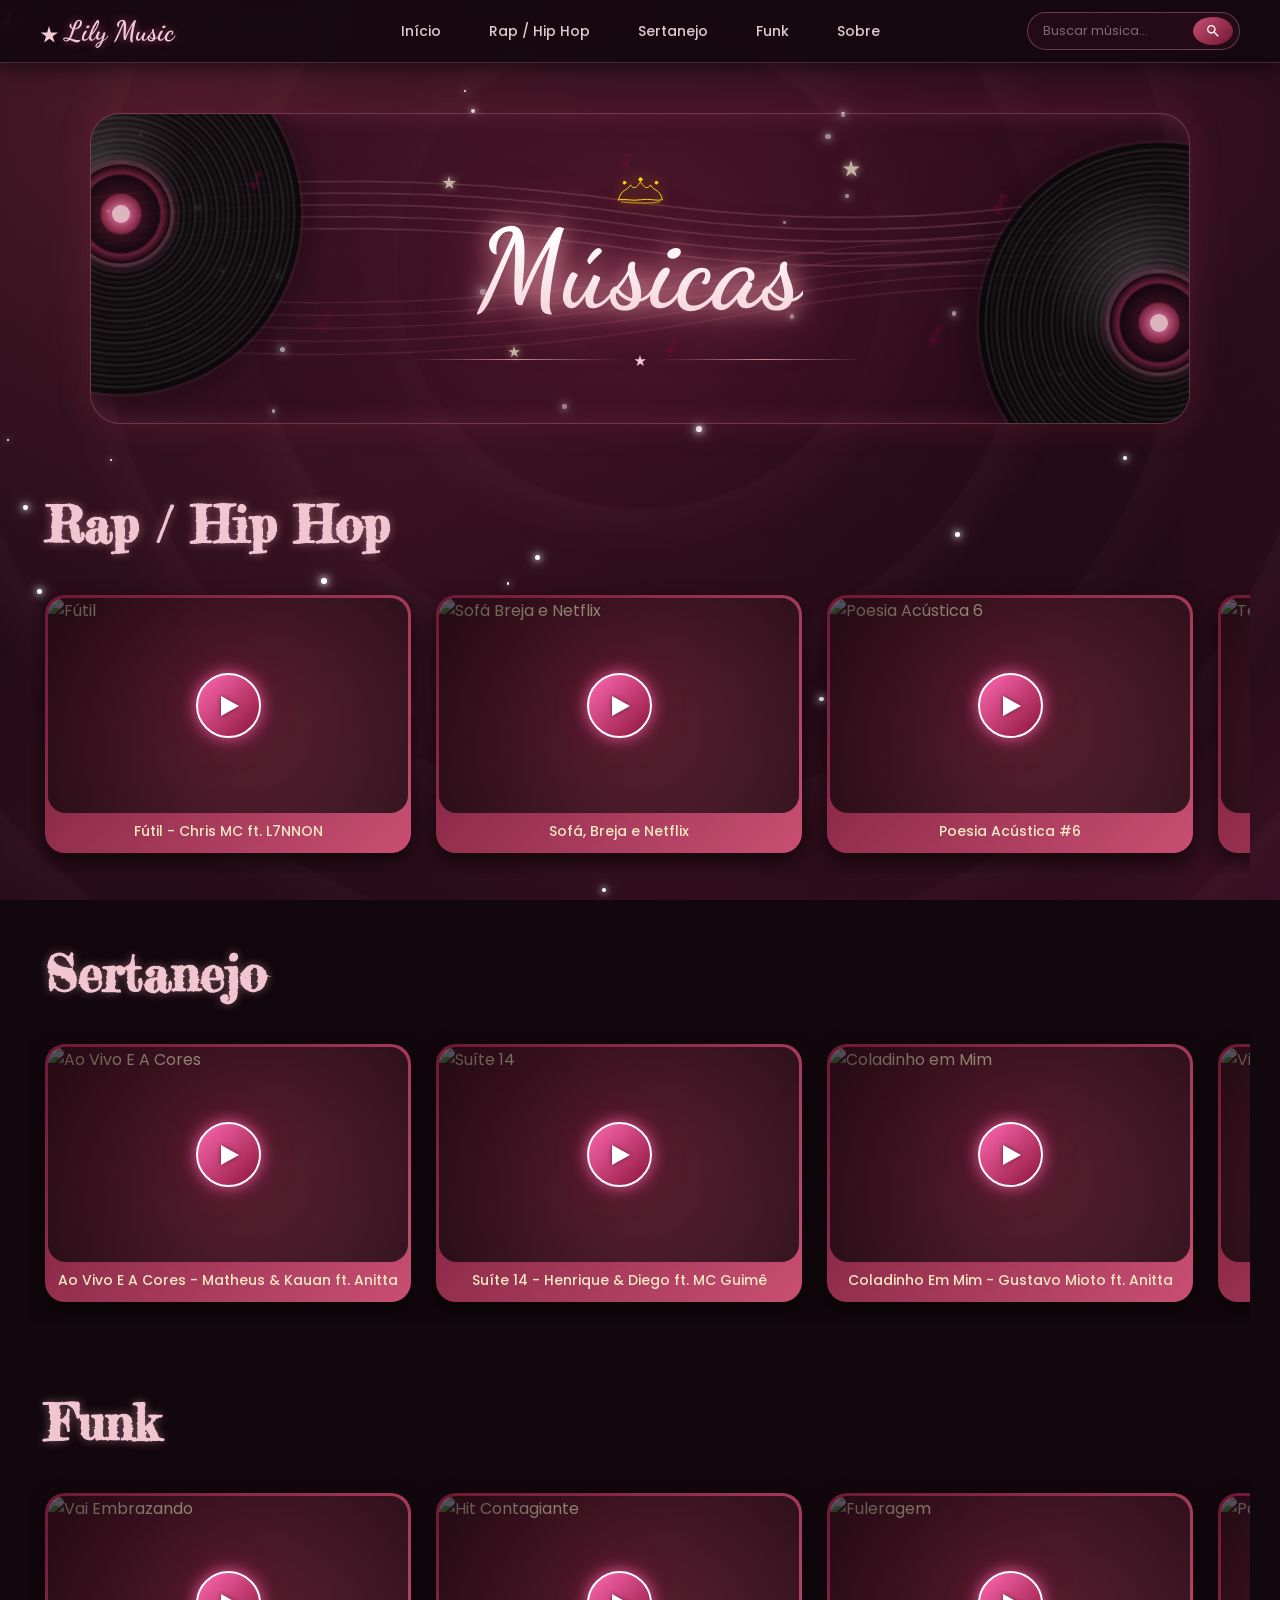
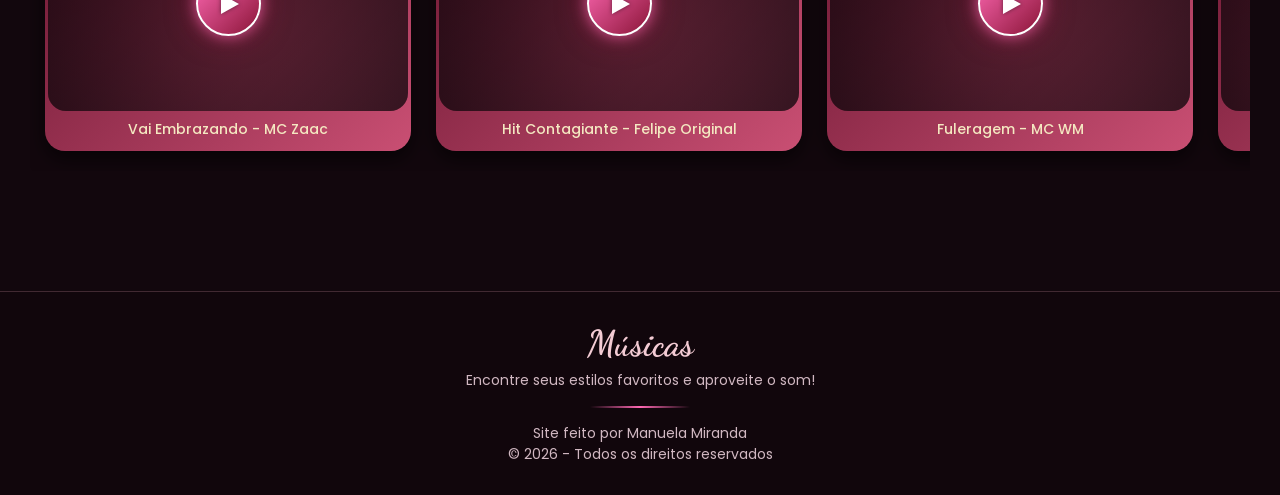
==== commit 74784274: "l" ====
--- a/index.html
+++ b/index.html
@@ -8,104 +8,147 @@
     <title>Lily - Músicas</title>
 
     <style>
-        /* ESTILOS ESPECÍFICOS DO BANNER ATUALIZADO */
+        /* ESTILOS DE ELEMENTOS ARTÍSTICOS E SVG (Sem Emojis) */
+        .svg-icon {
+            display: inline-block;
+            vertical-align: middle;
+            fill: currentColor;
+        }
+
+        /* BANNER */
         .banner-destaque {
             position: relative;
             overflow: hidden;
-            perspective: 800px;
-            padding: 40px 20px;
+            perspective: 1000px;
+            padding: 60px 20px 50px 20px;
             text-align: center;
         }
 
-        /* Ondas suaves em perspectiva posicionadas ao fundo */
+        /* PAUTAS MUSICAIS CONTINUAS (5 LINHAS REAIS EM PERSPECTIVA) */
         .ondas-perspectiva-fundo {
+            position: absolute;
+            top: 0;
+            left: -5%;
+            width: 110%;
+            height: 100%;
+            z-index: 1; /* Atrás dos discos */
+            transform: rotateX(20deg) rotateZ(-1deg) scale(1.05);
+            transform-origin: bottom center;
+            pointer-events: none;
+            opacity: 0.85;
+        }
+
+        .pauta-linha-svg {
+            position: absolute;
+            width: 100%;
+            height: 100%;
+            top: 0;
+            left: 0;
+        }
+
+        /* DISCOS */
+        .disco {
+            position: absolute;
+            z-index: 2; /* À frente das ondas de fundo */
+        }
+
+        /* NOTAS ROSA / VINHO TRANSPARENTES EM VETOR ESPALHADAS */
+        .notas-rosa-espalhadas {
             position: absolute;
             top: 0;
             left: 0;
             width: 100%;
             height: 100%;
-            z-index: 1; /* Fica atrás dos discos */
-            transform: rotateX(25deg) scale(1.1);
-            transform-origin: bottom center;
+            z-index: 3;
             pointer-events: none;
         }
 
-        .onda-svg {
+        .nota-vetor {
             position: absolute;
-            width: 100%;
-            height: 100%;
-            filter: drop-shadow(0 0 6px rgba(219, 112, 147, 0.2));
-        }
-
-        /* Coroa e Título */
+            fill: #8b004f;
+            opacity: 0.32;
+            filter: drop-shadow(0 0 6px rgba(219, 112, 147, 0.4));
+            animation: flutuarNotas 4s ease-in-out infinite alternate;
+        }
+
+        @keyframes flutuarNotas {
+            from { transform: translateY(0px) rotate(0deg); }
+            to { transform: translateY(-8px) rotate(8deg); }
+        }
+
+        .pos-n1 { top: 18%; left: 14%; width: 22px; animation-delay: 0s; }
+        .pos-n2 { top: 62%; left: 20%; width: 28px; opacity: 0.22; animation-delay: 1s; }
+        .pos-n3 { top: 25%; right: 16%; width: 26px; animation-delay: 0.5s; }
+        .pos-n4 { top: 68%; right: 22%; width: 24px; opacity: 0.28; animation-delay: 1.5s; }
+        .pos-n5 { top: 12%; left: 48%; width: 18px; animation-delay: 0.8s; }
+        .pos-n6 { top: 72%; left: 52%; width: 20px; animation-delay: 1.2s; }
+
+        /* COROA CALIGRÁFICA E TÍTULO */
         .container-titulo-coroa {
             position: relative;
             z-index: 5;
-            display: inline-block;
-        }
-
-        .coroa-brilhante {
-            font-size: 2.2rem;
-            margin-bottom: -10px;
-            filter: drop-shadow(0 0 8px rgba(255, 215, 0, 0.7));
+            display: inline-flex;
+            flex-direction: column;
+            align-items: center;
+        }
+
+        .coroa-caligrafica-svg {
+            width: 55px;
+            height: 35px;
+            fill: none;
+            stroke: #ffd700;
+            stroke-width: 1.8;
+            stroke-linecap: round;
+            stroke-linejoin: round;
+            filter: drop-shadow(0 0 6px rgba(255, 215, 0, 0.6));
+            margin-bottom: -5px;
             animation: flutuarCoroa 3s ease-in-out infinite alternate;
         }
 
         @keyframes flutuarCoroa {
             from { transform: translateY(0) scale(1); }
-            to { transform: translateY(-6px) scale(1.08); }
-        }
-
-        /* Discos ajustados para camada frontal em relação às ondas */
-        .disco {
+            to { transform: translateY(-5px) scale(1.05); }
+        }
+
+        /* BRILHOS EM SVG */
+        .brilho-svg {
             position: absolute;
-            z-index: 2;
-        }
-
-        /* Notas Rosa / Vinho Transparentes Espalhadas */
-        .notas-rosa-espalhadas .nota-vinho {
-            position: absolute;
-            z-index: 3;
-            color: #8b004f;
-            opacity: 0.35;
-            filter: drop-shadow(0 0 5px rgba(219, 112, 147, 0.4));
-            font-size: 1.4rem;
+            fill: #fff8dc;
+            opacity: 0.7;
+            filter: drop-shadow(0 0 4px #fff8dc);
             pointer-events: none;
-            animation: flutuarNotas 4s ease-in-out infinite alternate;
-        }
-
-        @keyframes flutuarNotas {
-            from { transform: translateY(0px) rotate(0deg); }
-            to { transform: translateY(-8px) rotate(10deg); }
-        }
-
-        .pos-n1 { top: 20%; left: 15%; animation-delay: 0s; }
-        .pos-n2 { top: 65%; left: 22%; font-size: 1.8rem; opacity: 0.25; animation-delay: 1s; }
-        .pos-n3 { top: 28%; right: 18%; animation-delay: 0.5s; }
-        .pos-n4 { top: 70%; right: 25%; font-size: 1.6rem; opacity: 0.3; animation-delay: 1.5s; }
-        .pos-n5 { top: 15%; left: 48%; font-size: 1.1rem; animation-delay: 0.8s; }
-        .pos-n6 { top: 75%; left: 52%; font-size: 1.2rem; animation-delay: 1.2s; }
+            z-index: 4;
+        }
+
+        .pos-b1 { top: 20%; left: 32%; width: 14px; }
+        .pos-b2 { top: 15%; right: 30%; width: 18px; }
+        .pos-b3 { top: 75%; left: 38%; width: 12px; }
     </style>
 </head>
 
 <body>
 
+    <!-- PARTICULAS COM NOTAS VETORIAIS -->
     <div class="particulas">
         <span></span><span></span><span></span><span></span><span></span>
         <span></span><span></span><span></span><span></span><span></span>
 
-        <div class="nota-musical">🎵</div>
-        <div class="nota-musical">🎶</div>
-        <div class="nota-musical">✨</div>
-        <div class="nota-musical">🎵</div>
-        <div class="nota-musical">🎶</div>
+        <div class="nota-musical">
+            <svg class="svg-icon" viewBox="0 0 24 24" width="16" height="16"><path fill="#db7093" d="M12 3v10.55c-.59-.34-1.27-.55-2-.55-2.21 0-4 1.79-4 4s1.79 4 4 4 4-1.79 4-4V7h4V3h-6z"/></svg>
+        </div>
+        <div class="nota-musical">
+            <svg class="svg-icon" viewBox="0 0 24 24" width="16" height="16"><path fill="#db7093" d="M12 3v10.55c-.59-.34-1.27-.55-2-.55-2.21 0-4 1.79-4 4s1.79 4 4 4 4-1.79 4-4V7h4V3h-6z"/></svg>
+        </div>
     </div>
 
     <div id="container-estrelas"></div>
 
     <header class="menu-superior">
 
-        <div class="logo">✨ Lily Music</div>
+        <div class="logo">
+            <svg class="svg-icon" viewBox="0 0 24 24" width="18" height="18" fill="#ffd700"><path d="M12 0l2.5 8.5H24l-7 5 2.5 8.5-7-5-7 5 2.5-8.5-7-5h8.5z"/></svg>
+            Lily Music
+        </div>
 
         <nav class="nav-central">
             <ul>
@@ -140,7 +183,12 @@
                 placeholder="Buscar música..."
                 onkeypress="verificarEnter(event)"
             >
-            <button onclick="buscarMusica()">🔍</button>
+            <button onclick="buscarMusica()">
+                <!-- ÍCONE DE LUPA VETORIAL -->
+                <svg class="svg-icon" viewBox="0 0 24 24" width="16" height="16" fill="#fff">
+                    <path d="M15.5 14h-.79l-.28-.27C15.41 12.59 16 11.11 16 9.5 16 5.91 13.09 3 9.5 3S3 5.91 3 9.5 5.91 16 9.5 16c1.61 0 3.09-.59 4.23-1.57l.27.28v.79l5 4.99L20.49 19l-4.99-5zm-6 0C7.01 14 5 11.99 5 9.5S7.01 5 9.5 5 14 7.01 14 9.5 11.99 14 9.5 14z"/>
+                </svg>
+            </button>
         </div>
 
     </header>
@@ -148,18 +196,25 @@
 
     <main id="inicio" class="conteudo-principal">
 
-        <!-- BANNER COM ONDAS SUAVES, NOTAS ROSA/VINHO, COROA E "MÚSICAS" -->
+        <!-- BANNER REVISADO -->
         <div class="banner-destaque">
 
-            <!-- 2 ONDAS GRANDES E SUAVES EM PERSPECTIVA (Fundo / Atrás dos discos) -->
+            <!-- PAUTAS MUSICAIS COMPLETAS (5 LINHAS CONTINUAS SUAVES EM PERSPECTIVA) -->
             <div class="ondas-perspectiva-fundo">
-                <svg viewBox="0 0 1200 400" preserveAspectRatio="none" class="onda-svg onda-1">
-                    <path d="M 0,200 C 300,100 600,300 1200,150 L 1200,400 L 0,400 Z" fill="none" stroke="rgba(255, 182, 193, 0.25)" stroke-width="2.5" />
-                    <path d="M 0,220 C 350,120 650,320 1200,170" fill="none" stroke="rgba(219, 112, 147, 0.18)" stroke-width="1.5" />
-                </svg>
-                <svg viewBox="0 0 1200 400" preserveAspectRatio="none" class="onda-svg onda-2">
-                    <path d="M 0,280 C 400,150 800,350 1200,200 L 1200,400 L 0,400 Z" fill="none" stroke="rgba(199, 21, 133, 0.2)" stroke-width="2" />
-                    <path d="M 0,300 C 450,170 850,370 1200,220" fill="none" stroke="rgba(255, 192, 203, 0.15)" stroke-width="1.5" />
+                <svg viewBox="0 0 1200 350" preserveAspectRatio="none" class="pauta-linha-svg">
+                    <!-- PRIMEIRA PAUTA (5 LINHAS) -->
+                    <path d="M 0,80 Q 300,30 600,90 T 1200,60" fill="none" stroke="rgba(255, 182, 193, 0.22)" stroke-width="1.8" />
+                    <path d="M 0,95 Q 300,45 600,105 T 1200,75" fill="none" stroke="rgba(255, 182, 193, 0.22)" stroke-width="1.8" />
+                    <path d="M 0,110 Q 300,60 600,120 T 1200,90" fill="none" stroke="rgba(255, 182, 193, 0.22)" stroke-width="1.8" />
+                    <path d="M 0,125 Q 300,75 600,135 T 1200,105" fill="none" stroke="rgba(255, 182, 193, 0.22)" stroke-width="1.8" />
+                    <path d="M 0,140 Q 300,90 600,150 T 1200,120" fill="none" stroke="rgba(255, 182, 193, 0.22)" stroke-width="1.8" />
+
+                    <!-- SEGUNDA PAUTA SUAVE DE FUNDO (5 LINHAS) -->
+                    <path d="M 0,180 Q 350,240 700,170 T 1200,210" fill="none" stroke="rgba(219, 112, 147, 0.18)" stroke-width="1.5" />
+                    <path d="M 0,195 Q 350,255 700,185 T 1200,225" fill="none" stroke="rgba(219, 112, 147, 0.18)" stroke-width="1.5" />
+                    <path d="M 0,210 Q 350,270 700,200 T 1200,240" fill="none" stroke="rgba(219, 112, 147, 0.18)" stroke-width="1.5" />
+                    <path d="M 0,225 Q 350,285 700,215 T 1200,255" fill="none" stroke="rgba(219, 112, 147, 0.18)" stroke-width="1.5" />
+                    <path d="M 0,240 Q 350,300 700,230 T 1200,270" fill="none" stroke="rgba(219, 112, 147, 0.18)" stroke-width="1.5" />
                 </svg>
             </div>
 
@@ -174,32 +229,40 @@
                 <div class="centro-disco"></div>
             </div>
 
-            <!-- NOTAS ROSA / VINHO TRANSPARENTES -->
+            <!-- NOTAS MUSICAIS VETORIAIS ROSA/VINHO TRANSPARENTES -->
             <div class="notas-rosa-espalhadas">
-                <span class="nota-vinho pos-n1">🎵</span>
-                <span class="nota-vinho pos-n2">🎶</span>
-                <span class="nota-vinho pos-n3">🎼</span>
-                <span class="nota-vinho pos-n4">🎵</span>
-                <span class="nota-vinho pos-n5">🎶</span>
-                <span class="nota-vinho pos-n6">🎵</span>
+                <!-- Nota Clave de Sol / Colcheia em SVG -->
+                <svg class="nota-vetor pos-n1" viewBox="0 0 24 24"><path d="M12 3v10.55c-.59-.34-1.27-.55-2-.55-2.21 0-4 1.79-4 4s1.79 4 4 4 4-1.79 4-4V7h4V3h-6z"/></svg>
+                <svg class="nota-vetor pos-n2" viewBox="0 0 24 24"><path d="M12 3v10.55c-.59-.34-1.27-.55-2-.55-2.21 0-4 1.79-4 4s1.79 4 4 4 4-1.79 4-4V7h4V3h-6z"/></svg>
+                <svg class="nota-vetor pos-n3" viewBox="0 0 24 24"><path d="M12 3v10.55c-.59-.34-1.27-.55-2-.55-2.21 0-4 1.79-4 4s1.79 4 4 4 4-1.79 4-4V7h4V3h-6z"/></svg>
+                <svg class="nota-vetor pos-n4" viewBox="0 0 24 24"><path d="M12 3v10.55c-.59-.34-1.27-.55-2-.55-2.21 0-4 1.79-4 4s1.79 4 4 4 4-1.79 4-4V7h4V3h-6z"/></svg>
+                <svg class="nota-vetor pos-n5" viewBox="0 0 24 24"><path d="M12 3v10.55c-.59-.34-1.27-.55-2-.55-2.21 0-4 1.79-4 4s1.79 4 4 4 4-1.79 4-4V7h4V3h-6z"/></svg>
+                <svg class="nota-vetor pos-n6" viewBox="0 0 24 24"><path d="M12 3v10.55c-.59-.34-1.27-.55-2-.55-2.21 0-4 1.79-4 4s1.79 4 4 4 4-1.79 4-4V7h4V3h-6z"/></svg>
             </div>
 
-            <!-- BRILHOS DELICADOS -->
-            <div class="brilhos-titulo">
-                <span class="elemento-float pos-1">✨</span>
-                <span class="elemento-float pos-2">🌟</span>
-                <span class="elemento-float pos-3">✨</span>
-            </div>
-
-            <!-- COROA BRILHANTE E TÍTULO "MÚSICAS" -->
+            <!-- BRILHOS EM VETOR -->
+            <svg class="brilho-svg pos-b1" viewBox="0 0 24 24"><path d="M12 0l2.5 8.5H24l-7 5 2.5 8.5-7-5-7 5 2.5-8.5-7-5h8.5z"/></svg>
+            <svg class="brilho-svg pos-b2" viewBox="0 0 24 24"><path d="M12 0l2.5 8.5H24l-7 5 2.5 8.5-7-5-7 5 2.5-8.5-7-5h8.5z"/></svg>
+            <svg class="brilho-svg pos-b3" viewBox="0 0 24 24"><path d="M12 0l2.5 8.5H24l-7 5 2.5 8.5-7-5-7 5 2.5-8.5-7-5h8.5z"/></svg>
+
+            <!-- COROA CALIGRÁFICA EM DESENHO DE VETOR E TÍTULO "MÚSICAS" -->
             <div class="container-titulo-coroa">
-                <div class="coroa-brilhante">👑</div>
+                <svg class="coroa-caligrafica-svg" viewBox="0 0 100 60">
+                    <path d="M 10,45 C 20,42 35,48 50,45 C 65,42 80,48 90,45 C 85,25 75,30 68,18 C 60,32 50,12 50,12 C 50,12 40,32 32,18 C 25,30 15,25 10,45 Z" />
+                    <circle cx="50" cy="8" r="3" fill="#ffd700" />
+                    <circle cx="21" cy="14" r="2.5" fill="#ffd700" />
+                    <circle cx="79" cy="14" r="2.5" fill="#ffd700" />
+                    <path d="M 15,49 C 35,52 65,52 85,49" stroke="#ffd700" stroke-width="1.2" />
+                </svg>
+
                 <h1 class="titulo-assinatura">Músicas</h1>
             </div>
 
             <div class="divisor-banner">
                 <div class="linha-lado"></div>
-                <span class="estrela-central">✦</span>
+                <span class="estrela-central">
+                    <svg class="svg-icon" viewBox="0 0 24 24" width="12" height="12" fill="#e0e0e0"><path d="M12 0l2.5 8.5H24l-7 5 2.5 8.5-7-5-7 5 2.5-8.5-7-5h8.5z"/></svg>
+                </span>
                 <div class="linha-lado"></div>
             </div>
 
@@ -209,7 +272,7 @@
         <!-- RAP / HIP HOP -->
         <section id="rap" class="secao-musica">
 
-            <h2 id="titulo-rap">✨ Rap / Hip Hop ✨</h2>
+            <h2 id="titulo-rap">Rap / Hip Hop</h2>
 
             <div class="videos">
 
@@ -321,7 +384,7 @@
         <!-- SERTANEJO -->
         <section id="sertanejo" class="secao-musica">
 
-            <h2 id="titulo-sertanejo">✨ Sertanejo ✨</h2>
+            <h2 id="titulo-sertanejo">Sertanejo</h2>
 
             <div class="videos">
 
@@ -439,7 +502,7 @@
         <!-- FUNK -->
         <section id="funk" class="secao-musica">
 
-            <h2 id="titulo-funk">✨ Funk ✨</h2>
+            <h2 id="titulo-funk">Funk</h2>
 
             <div class="videos">
 
@@ -593,7 +656,7 @@
 
         <div class="conteudo-rodape">
 
-            <h3>✨ Músicas ✨</h3>
+            <h3>Músicas</h3>
 
             <p>
                 Encontre seus estilos favoritos e aproveite o som!
@@ -602,7 +665,7 @@
             <div class="linha-decorativa"></div>
 
             <p class="criadora">
-                Site feito por Manuela Miranda 🔥
+                Site feito por Manuela Miranda
             </p>
 
             <p class="direitos">
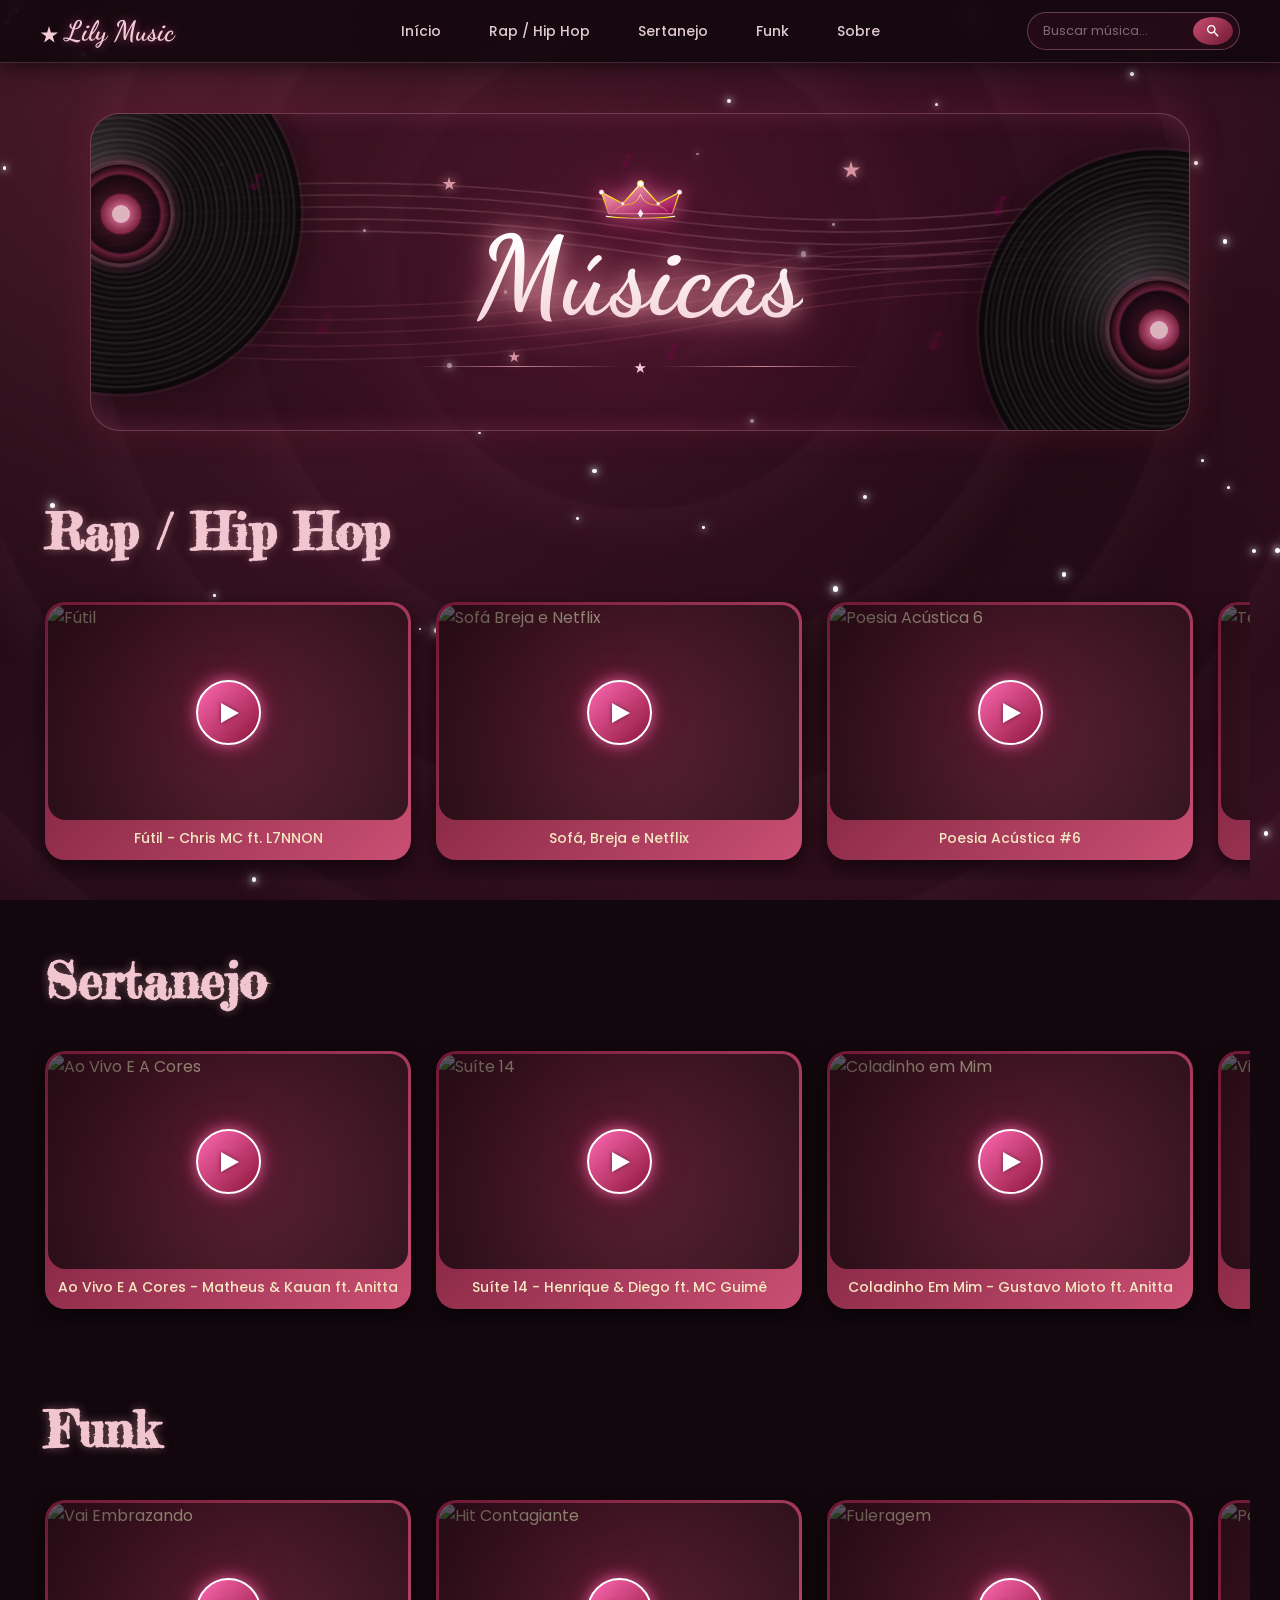
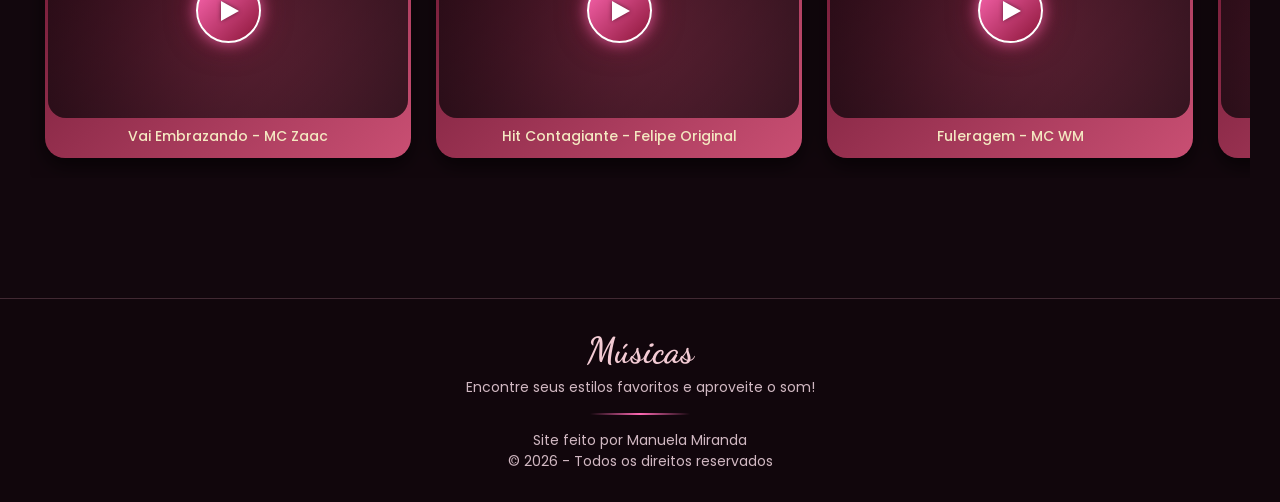
==== commit b62fdd1a: "kln" ====
--- a/index.html
+++ b/index.html
@@ -31,7 +31,7 @@
             left: -5%;
             width: 110%;
             height: 100%;
-            z-index: 1; /* Atrás dos discos */
+            z-index: 1;
             transform: rotateX(20deg) rotateZ(-1deg) scale(1.05);
             transform-origin: bottom center;
             pointer-events: none;
@@ -49,7 +49,7 @@
         /* DISCOS */
         .disco {
             position: absolute;
-            z-index: 2; /* À frente das ondas de fundo */
+            z-index: 2;
         }
 
         /* NOTAS ROSA / VINHO TRANSPARENTES EM VETOR ESPALHADAS */
@@ -83,7 +83,7 @@
         .pos-n5 { top: 12%; left: 48%; width: 18px; animation-delay: 0.8s; }
         .pos-n6 { top: 72%; left: 52%; width: 20px; animation-delay: 1.2s; }
 
-        /* COROA CALIGRÁFICA E TÍTULO */
+        /* CONTAINER DA COROA E TÍTULO */
         .container-titulo-coroa {
             position: relative;
             z-index: 5;
@@ -92,30 +92,32 @@
             align-items: center;
         }
 
+        /* NOVA COROA ELEGANTE, PONTUDA, ROSA/VINHO E BRILHANTE */
         .coroa-caligrafica-svg {
-            width: 55px;
-            height: 35px;
-            fill: none;
-            stroke: #ffd700;
-            stroke-width: 1.8;
-            stroke-linecap: round;
-            stroke-linejoin: round;
-            filter: drop-shadow(0 0 6px rgba(255, 215, 0, 0.6));
-            margin-bottom: -5px;
-            animation: flutuarCoroa 3s ease-in-out infinite alternate;
-        }
-
-        @keyframes flutuarCoroa {
-            from { transform: translateY(0) scale(1); }
-            to { transform: translateY(-5px) scale(1.05); }
+            width: 85px;
+            height: 55px;
+            margin-bottom: -18px; /* Bem próxima do título "Músicas" */
+            filter: drop-shadow(0 0 10px rgba(219, 112, 147, 0.85)) drop-shadow(0 0 18px rgba(139, 0, 79, 0.6));
+            animation: brilharEFlutuarCoroa 3s ease-in-out infinite alternate;
+        }
+
+        @keyframes brilharEFlutuarCoroa {
+            0% {
+                transform: translateY(0) scale(1);
+                filter: drop-shadow(0 0 8px rgba(219, 112, 147, 0.75)) drop-shadow(0 0 12px rgba(139, 0, 79, 0.5));
+            }
+            100% {
+                transform: translateY(-4px) scale(1.03);
+                filter: drop-shadow(0 0 14px rgba(255, 182, 193, 0.95)) drop-shadow(0 0 22px rgba(219, 112, 147, 0.8));
+            }
         }
 
         /* BRILHOS EM SVG */
         .brilho-svg {
             position: absolute;
-            fill: #fff8dc;
-            opacity: 0.7;
-            filter: drop-shadow(0 0 4px #fff8dc);
+            fill: #ffb6c1;
+            opacity: 0.8;
+            filter: drop-shadow(0 0 6px #ffb6c1);
             pointer-events: none;
             z-index: 4;
         }
@@ -231,7 +233,6 @@
 
             <!-- NOTAS MUSICAIS VETORIAIS ROSA/VINHO TRANSPARENTES -->
             <div class="notas-rosa-espalhadas">
-                <!-- Nota Clave de Sol / Colcheia em SVG -->
                 <svg class="nota-vetor pos-n1" viewBox="0 0 24 24"><path d="M12 3v10.55c-.59-.34-1.27-.55-2-.55-2.21 0-4 1.79-4 4s1.79 4 4 4 4-1.79 4-4V7h4V3h-6z"/></svg>
                 <svg class="nota-vetor pos-n2" viewBox="0 0 24 24"><path d="M12 3v10.55c-.59-.34-1.27-.55-2-.55-2.21 0-4 1.79-4 4s1.79 4 4 4 4-1.79 4-4V7h4V3h-6z"/></svg>
                 <svg class="nota-vetor pos-n3" viewBox="0 0 24 24"><path d="M12 3v10.55c-.59-.34-1.27-.55-2-.55-2.21 0-4 1.79-4 4s1.79 4 4 4 4-1.79 4-4V7h4V3h-6z"/></svg>
@@ -245,14 +246,55 @@
             <svg class="brilho-svg pos-b2" viewBox="0 0 24 24"><path d="M12 0l2.5 8.5H24l-7 5 2.5 8.5-7-5-7 5 2.5-8.5-7-5h8.5z"/></svg>
             <svg class="brilho-svg pos-b3" viewBox="0 0 24 24"><path d="M12 0l2.5 8.5H24l-7 5 2.5 8.5-7-5-7 5 2.5-8.5-7-5h8.5z"/></svg>
 
-            <!-- COROA CALIGRÁFICA EM DESENHO DE VETOR E TÍTULO "MÚSICAS" -->
+            <!-- COROA PONTUDA ELEGANTE ROSA/VINHO + TÍTULO "MÚSICAS" -->
             <div class="container-titulo-coroa">
-                <svg class="coroa-caligrafica-svg" viewBox="0 0 100 60">
-                    <path d="M 10,45 C 20,42 35,48 50,45 C 65,42 80,48 90,45 C 85,25 75,30 68,18 C 60,32 50,12 50,12 C 50,12 40,32 32,18 C 25,30 15,25 10,45 Z" />
-                    <circle cx="50" cy="8" r="3" fill="#ffd700" />
-                    <circle cx="21" cy="14" r="2.5" fill="#ffd700" />
-                    <circle cx="79" cy="14" r="2.5" fill="#ffd700" />
-                    <path d="M 15,49 C 35,52 65,52 85,49" stroke="#ffd700" stroke-width="1.2" />
+                <svg class="coroa-caligrafica-svg" viewBox="0 0 120 70">
+                    <defs>
+                        <!-- DEGRADÊ ROSA A VINHO -->
+                        <linearGradient id="gradCoroa" x1="0%" y1="0%" x2="100%" y2="100%">
+                            <stop offset="0%" stop-color="#ffb6c1" />
+                            <stop offset="40%" stop-color="#db7093" />
+                            <stop offset="100%" stop-color="#8b004f" />
+                        </linearGradient>
+                        
+                        <!-- DEGRADÊ DOURADO DE BRILHO PARA DETALHES -->
+                        <linearGradient id="gradDourado" x1="0%" y1="0%" x2="0%" y2="100%">
+                            <stop offset="0%" stop-color="#ffffff" />
+                            <stop offset="50%" stop-color="#ffd700" />
+                            <stop offset="100%" stop-color="#db7093" />
+                        </linearGradient>
+                    </defs>
+
+                    <!-- CORPO DA COROA PONTUDA E ELEGANTE -->
+                    <path d="M 15 52 L 5 22 L 35 38 L 60 10 L 85 38 L 115 22 L 105 52 Z" 
+                          fill="url(#gradCoroa)" 
+                          stroke="url(#gradDourado)" 
+                          stroke-width="1.8" 
+                          stroke-linejoin="round" />
+
+                    <!-- CURVAS CALIGRÁFICAS INTERNAS -->
+                    <path d="M 22 50 C 35 32 50 48 60 25 C 70 48 85 32 98 50" 
+                          fill="none" 
+                          stroke="url(#gradDourado)" 
+                          stroke-width="1.2" 
+                          opacity="0.85" />
+
+                    <!-- BASE DA COROA TRABALHADA -->
+                    <path d="M 12 56 C 40 60 80 60 108 56" 
+                          fill="none" 
+                          stroke="url(#gradDourado)" 
+                          stroke-width="2" 
+                          stroke-linecap="round" />
+
+                    <!-- GEMAS / BRILHOS NAS PONTAS -->
+                    <circle cx="5" cy="22" r="3.5" fill="#fff" stroke="#db7093" stroke-width="1" />
+                    <circle cx="35" cy="38" r="2.5" fill="#fff" stroke="#db7093" stroke-width="1" />
+                    <circle cx="60" cy="10" r="4.5" fill="#ffffff" stroke="#ffd700" stroke-width="1.2" />
+                    <circle cx="85" cy="38" r="2.5" fill="#fff" stroke="#db7093" stroke-width="1" />
+                    <circle cx="115" cy="22" r="3.5" fill="#fff" stroke="#db7093" stroke-width="1" />
+                    
+                    <!-- PEQUENO DIAMANTE NO CENTRO DA BASE -->
+                    <polygon points="60,46 64,52 60,58 56,52" fill="#ffffff" opacity="0.9" />
                 </svg>
 
                 <h1 class="titulo-assinatura">Músicas</h1>
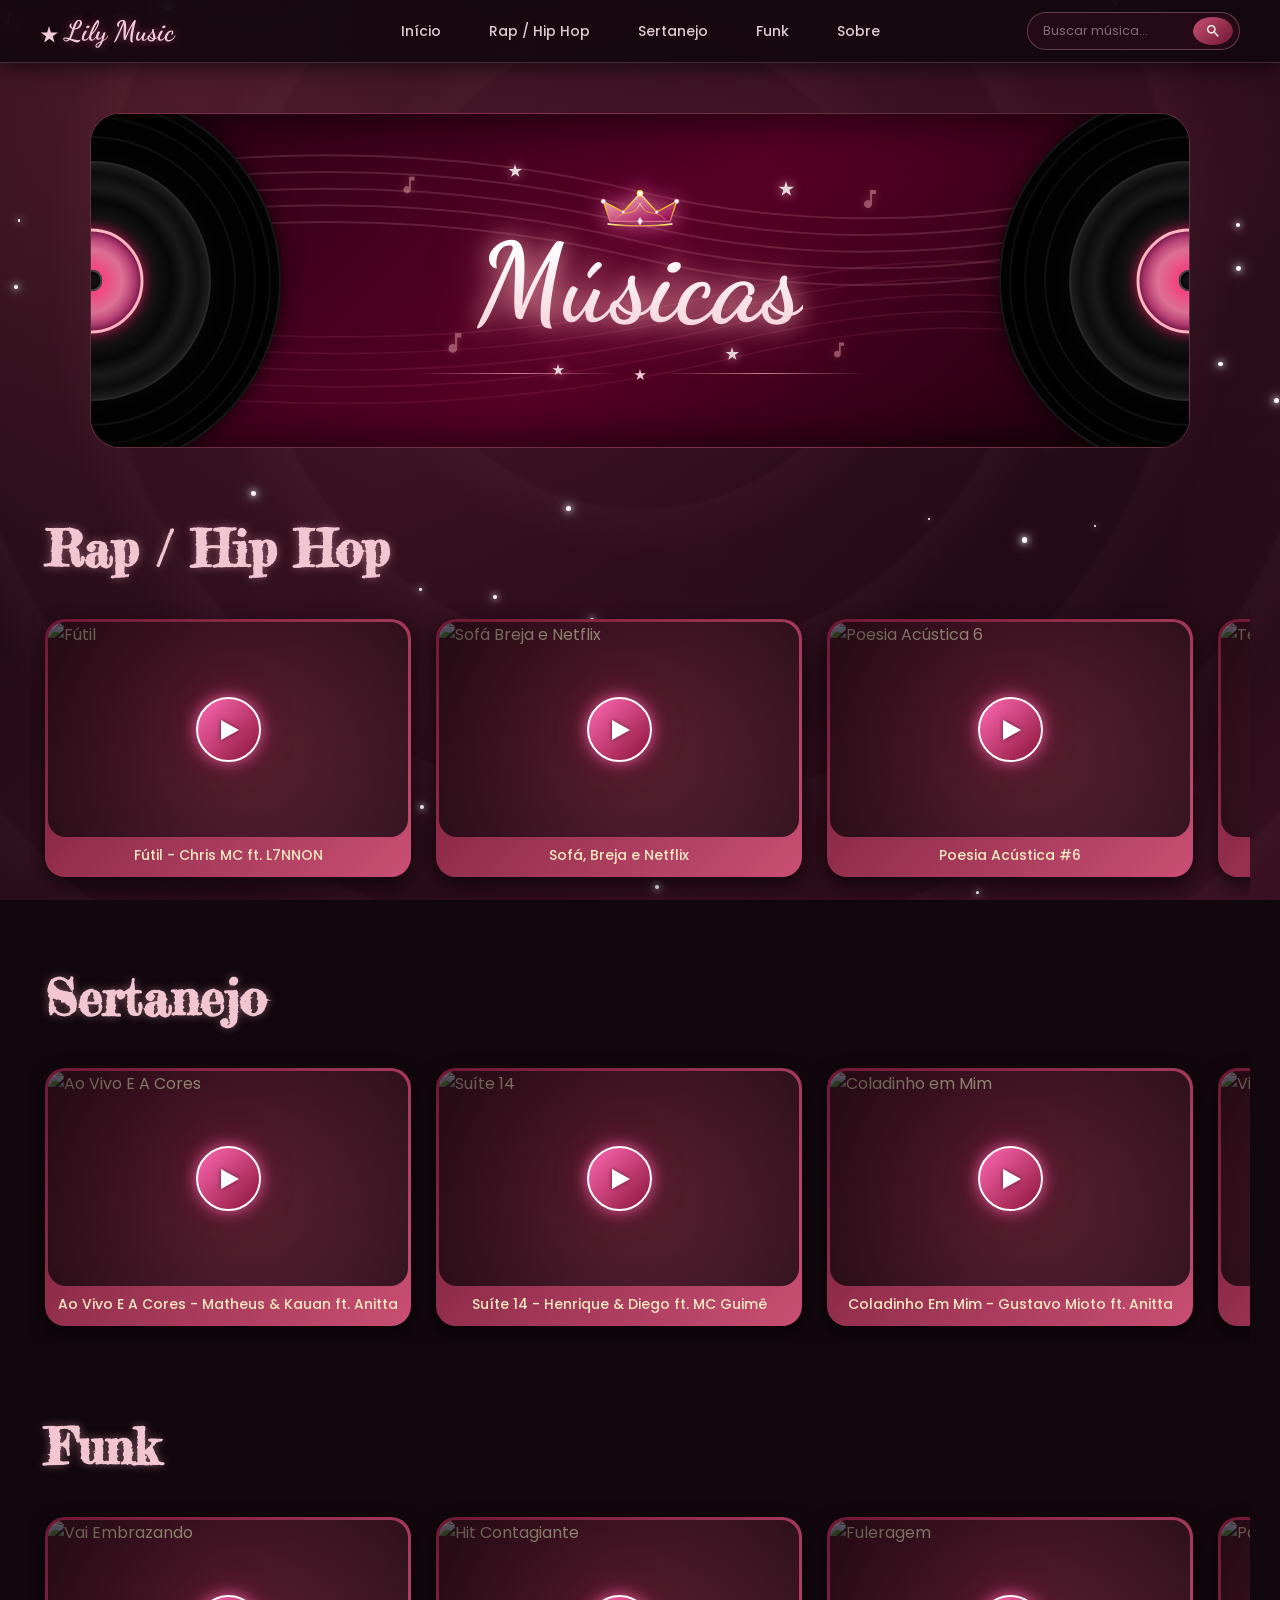
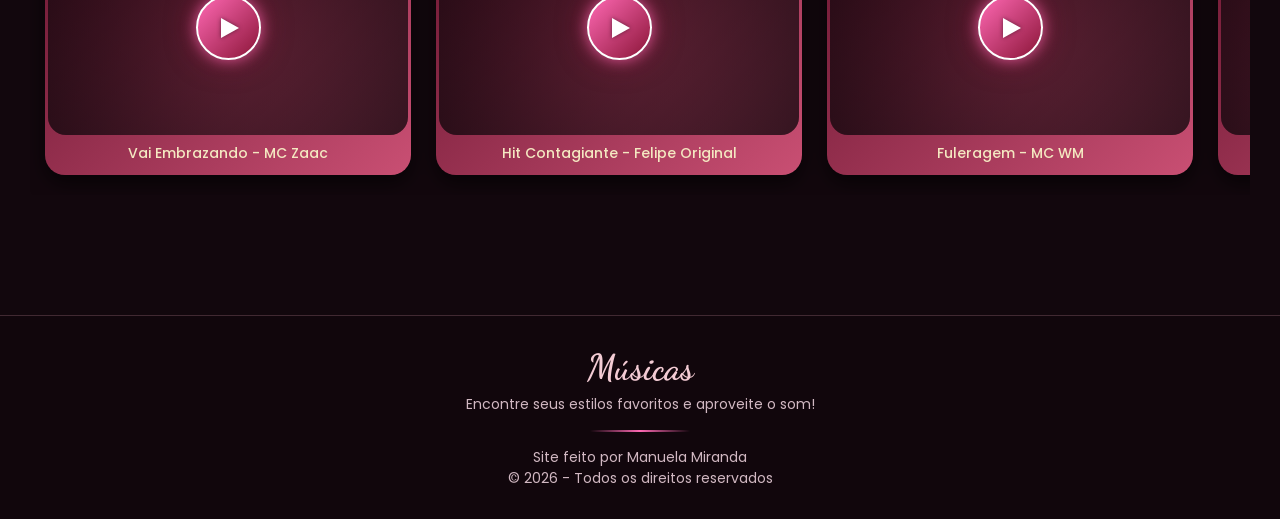
==== commit 4ca382bd: "´plp" ====
--- a/index.html
+++ b/index.html
@@ -15,45 +15,107 @@
             fill: currentColor;
         }
 
-        /* BANNER */
+        /* =========================================================
+           BANNER PRINCIPAL REVISADO (REFERÊNCIA DE VINIL GIGANTE)
+           ========================================================= */
+
         .banner-destaque {
             position: relative;
             overflow: hidden;
-            perspective: 1000px;
-            padding: 60px 20px 50px 20px;
+            padding: 70px 20px 60px 20px;
             text-align: center;
-        }
-
-        /* PAUTAS MUSICAIS CONTINUAS (5 LINHAS REAIS EM PERSPECTIVA) */
-        .ondas-perspectiva-fundo {
+            background: linear-gradient(135deg, #2b0213 0%, #580026 50%, #1a000b 100%);
+            box-shadow: inset 0 0 50px rgba(0,0,0,0.8);
+        }
+
+        /* 1. DISCOS DE VINIL GIGANTES NAS LATERAIS (MOLDURA) */
+        .disco-gigante {
+            position: absolute;
+            top: 50%;
+            width: 380px;
+            height: 380px;
+            border-radius: 50%;
+            background: radial-gradient(
+                circle,
+                #000 0%,
+                #111 25%,
+                #080808 30%,
+                #1a1a1a 35%,
+                #0d0d0d 40%,
+                #222 45%,
+                #080808 50%,
+                #171717 55%,
+                #050505 70%
+            );
+            /* Sulcos do Vinil (Linhas Concêntricas) e Sombra Imergente */
+            box-shadow: 
+                inset 0 0 0 2px rgba(255,255,255,0.08),
+                inset 0 0 0 10px rgba(0,0,0,0.8),
+                inset 0 0 0 12px rgba(255,255,255,0.05),
+                inset 0 0 0 25px rgba(0,0,0,0.9),
+                inset 0 0 0 27px rgba(255,255,255,0.04),
+                inset 0 0 0 45px rgba(0,0,0,0.85),
+                inset 0 0 0 47px rgba(255,255,255,0.05),
+                inset 0 0 0 70px rgba(0,0,0,0.9),
+                inset 0 0 0 72px rgba(255,255,255,0.04),
+                0 0 25px rgba(0, 0, 0, 0.7);
+            z-index: 2;
+            pointer-events: none;
+        }
+
+        /* Disco Esquerdo Gigante Cortado na Borda */
+        .disco-gigante.esquerdo {
+            left: 0;
+            transform: translate(-50%, -50%);
+        }
+
+        /* Disco Direito Gigante Cortado na Borda */
+        .disco-gigante.direito {
+            right: 0;
+            transform: translate(50%, -50%);
+        }
+
+        /* Centro do Vinil em Rosa/Vermelho Brilhante */
+        .centro-vinil-rosa {
+            position: absolute;
+            top: 50%;
+            left: 50%;
+            transform: translate(-50%, -50%);
+            width: 105px;
+            height: 105px;
+            border-radius: 50%;
+            background: radial-gradient(circle, #ff2a75 0%, #db7093 45%, #8b004f 85%, #4a0028 100%);
+            border: 3px solid #ffb6c1;
+            box-shadow: 0 0 15px rgba(255, 42, 117, 0.8), inset 0 0 10px rgba(0, 0, 0, 0.5);
+            display: flex;
+            align-items: center;
+            justify-content: center;
+        }
+
+        /* Furo Central do Disco */
+        .furo-vinil {
+            width: 22px;
+            height: 22px;
+            background-color: #111;
+            border-radius: 50%;
+            border: 2px solid rgba(255, 255, 255, 0.2);
+            box-shadow: inset 0 0 5px #000;
+        }
+
+        /* 2. LINHAS DE PAUTA MUSICAL CURVAS */
+        .pauta-fundo-banner {
             position: absolute;
             top: 0;
-            left: -5%;
-            width: 110%;
+            left: 0;
+            width: 100%;
             height: 100%;
             z-index: 1;
-            transform: rotateX(20deg) rotateZ(-1deg) scale(1.05);
-            transform-origin: bottom center;
             pointer-events: none;
-            opacity: 0.85;
-        }
-
-        .pauta-linha-svg {
-            position: absolute;
-            width: 100%;
-            height: 100%;
-            top: 0;
-            left: 0;
-        }
-
-        /* DISCOS */
-        .disco {
-            position: absolute;
-            z-index: 2;
-        }
-
-        /* NOTAS ROSA / VINHO TRANSPARENTES EM VETOR ESPALHADAS */
-        .notas-rosa-espalhadas {
+            opacity: 0.65;
+        }
+
+        /* 3. NOTAS E BRILHOS ESPALHADOS */
+        .camada-elementos-banner {
             position: absolute;
             top: 0;
             left: 0;
@@ -63,27 +125,33 @@
             pointer-events: none;
         }
 
-        .nota-vetor {
+        .nota-banner {
             position: absolute;
-            fill: #8b004f;
-            opacity: 0.32;
-            filter: drop-shadow(0 0 6px rgba(219, 112, 147, 0.4));
-            animation: flutuarNotas 4s ease-in-out infinite alternate;
-        }
-
-        @keyframes flutuarNotas {
-            from { transform: translateY(0px) rotate(0deg); }
-            to { transform: translateY(-8px) rotate(8deg); }
-        }
-
-        .pos-n1 { top: 18%; left: 14%; width: 22px; animation-delay: 0s; }
-        .pos-n2 { top: 62%; left: 20%; width: 28px; opacity: 0.22; animation-delay: 1s; }
-        .pos-n3 { top: 25%; right: 16%; width: 26px; animation-delay: 0.5s; }
-        .pos-n4 { top: 68%; right: 22%; width: 24px; opacity: 0.28; animation-delay: 1.5s; }
-        .pos-n5 { top: 12%; left: 48%; width: 18px; animation-delay: 0.8s; }
-        .pos-n6 { top: 72%; left: 52%; width: 20px; animation-delay: 1.2s; }
-
-        /* CONTAINER DA COROA E TÍTULO */
+            fill: #ffb6c1;
+            opacity: 0.45;
+            filter: drop-shadow(0 0 5px rgba(255, 182, 193, 0.6));
+            animation: flutuarSuave 4s ease-in-out infinite alternate;
+        }
+
+        .brilho-estrela-banner {
+            position: absolute;
+            fill: #ffffff;
+            opacity: 0.85;
+            filter: drop-shadow(0 0 6px #ffb6c1);
+            animation: piscarGlow 2.5s ease-in-out infinite alternate;
+        }
+
+        @keyframes flutuarSuave {
+            0% { transform: translateY(0px) rotate(0deg); }
+            100% { transform: translateY(-7px) rotate(6deg); }
+        }
+
+        @keyframes piscarGlow {
+            0% { opacity: 0.3; transform: scale(0.8); }
+            100% { opacity: 1; transform: scale(1.15); }
+        }
+
+        /* 4. CONTAINER DA COROA E TÍTULO CENTRALIZADO */
         .container-titulo-coroa {
             position: relative;
             z-index: 5;
@@ -92,39 +160,25 @@
             align-items: center;
         }
 
-        /* NOVA COROA ELEGANTE, PONTUDA, ROSA/VINHO E BRILHANTE */
+        /* COROA ELEGANTE, ROSA/VINHO E PONTUDA */
         .coroa-caligrafica-svg {
-            width: 85px;
-            height: 55px;
-            margin-bottom: -18px; /* Bem próxima do título "Músicas" */
-            filter: drop-shadow(0 0 10px rgba(219, 112, 147, 0.85)) drop-shadow(0 0 18px rgba(139, 0, 79, 0.6));
-            animation: brilharEFlutuarCoroa 3s ease-in-out infinite alternate;
-        }
-
-        @keyframes brilharEFlutuarCoroa {
+            width: 80px;
+            height: 52px;
+            margin-bottom: -18px; /* Mantém bem próxima da palavra Músicas */
+            filter: drop-shadow(0 0 10px rgba(219, 112, 147, 0.9)) drop-shadow(0 0 18px rgba(139, 0, 79, 0.7));
+            animation: brilhoCoroa 3s ease-in-out infinite alternate;
+        }
+
+        @keyframes brilhoCoroa {
             0% {
                 transform: translateY(0) scale(1);
-                filter: drop-shadow(0 0 8px rgba(219, 112, 147, 0.75)) drop-shadow(0 0 12px rgba(139, 0, 79, 0.5));
+                filter: drop-shadow(0 0 8px rgba(219, 112, 147, 0.8));
             }
             100% {
-                transform: translateY(-4px) scale(1.03);
-                filter: drop-shadow(0 0 14px rgba(255, 182, 193, 0.95)) drop-shadow(0 0 22px rgba(219, 112, 147, 0.8));
+                transform: translateY(-3px) scale(1.02);
+                filter: drop-shadow(0 0 16px rgba(255, 182, 193, 1)) drop-shadow(0 0 24px rgba(219, 112, 147, 0.9));
             }
         }
-
-        /* BRILHOS EM SVG */
-        .brilho-svg {
-            position: absolute;
-            fill: #ffb6c1;
-            opacity: 0.8;
-            filter: drop-shadow(0 0 6px #ffb6c1);
-            pointer-events: none;
-            z-index: 4;
-        }
-
-        .pos-b1 { top: 20%; left: 32%; width: 14px; }
-        .pos-b2 { top: 15%; right: 30%; width: 18px; }
-        .pos-b3 { top: 75%; left: 38%; width: 12px; }
     </style>
 </head>
 
@@ -198,66 +252,65 @@
 
     <main id="inicio" class="conteudo-principal">
 
-        <!-- BANNER REVISADO -->
+        <!-- BANNER PRINCIPAL REVISADO CONFORME REFERÊNCIA -->
         <div class="banner-destaque">
 
-            <!-- PAUTAS MUSICAIS COMPLETAS (5 LINHAS CONTINUAS SUAVES EM PERSPECTIVA) -->
-            <div class="ondas-perspectiva-fundo">
-                <svg viewBox="0 0 1200 350" preserveAspectRatio="none" class="pauta-linha-svg">
-                    <!-- PRIMEIRA PAUTA (5 LINHAS) -->
-                    <path d="M 0,80 Q 300,30 600,90 T 1200,60" fill="none" stroke="rgba(255, 182, 193, 0.22)" stroke-width="1.8" />
-                    <path d="M 0,95 Q 300,45 600,105 T 1200,75" fill="none" stroke="rgba(255, 182, 193, 0.22)" stroke-width="1.8" />
-                    <path d="M 0,110 Q 300,60 600,120 T 1200,90" fill="none" stroke="rgba(255, 182, 193, 0.22)" stroke-width="1.8" />
-                    <path d="M 0,125 Q 300,75 600,135 T 1200,105" fill="none" stroke="rgba(255, 182, 193, 0.22)" stroke-width="1.8" />
-                    <path d="M 0,140 Q 300,90 600,150 T 1200,120" fill="none" stroke="rgba(255, 182, 193, 0.22)" stroke-width="1.8" />
-
-                    <!-- SEGUNDA PAUTA SUAVE DE FUNDO (5 LINHAS) -->
-                    <path d="M 0,180 Q 350,240 700,170 T 1200,210" fill="none" stroke="rgba(219, 112, 147, 0.18)" stroke-width="1.5" />
-                    <path d="M 0,195 Q 350,255 700,185 T 1200,225" fill="none" stroke="rgba(219, 112, 147, 0.18)" stroke-width="1.5" />
-                    <path d="M 0,210 Q 350,270 700,200 T 1200,240" fill="none" stroke="rgba(219, 112, 147, 0.18)" stroke-width="1.5" />
-                    <path d="M 0,225 Q 350,285 700,215 T 1200,255" fill="none" stroke="rgba(219, 112, 147, 0.18)" stroke-width="1.5" />
-                    <path d="M 0,240 Q 350,300 700,230 T 1200,270" fill="none" stroke="rgba(219, 112, 147, 0.18)" stroke-width="1.5" />
+            <!-- DISCO GIGANTE ESQUERDO (Aparece parcialmente cortado na borda) -->
+            <div class="disco-gigante esquerdo">
+                <div class="centro-vinil-rosa">
+                    <div class="furo-vinil"></div>
+                </div>
+            </div>
+
+            <!-- DISCO GIGANTE DIREITO (Aparece parcialmente cortado na borda) -->
+            <div class="disco-gigante direito">
+                <div class="centro-vinil-rosa">
+                    <div class="furo-vinil"></div>
+                </div>
+            </div>
+
+            <!-- LINHAS DE PAUTA MUSICAL CURVAS (ATRAVESSANDO O BANNER) -->
+            <div class="pauta-fundo-banner">
+                <svg viewBox="0 0 1200 300" preserveAspectRatio="none" style="width: 100%; height: 100%;">
+                    <path d="M -50,60 Q 300,10 600,70 T 1250,40" fill="none" stroke="rgba(255, 182, 193, 0.25)" stroke-width="1.8" />
+                    <path d="M -50,75 Q 300,25 600,85 T 1250,55" fill="none" stroke="rgba(255, 182, 193, 0.25)" stroke-width="1.8" />
+                    <path d="M -50,90 Q 300,40 600,100 T 1250,70" fill="none" stroke="rgba(255, 182, 193, 0.25)" stroke-width="1.8" />
+                    <path d="M -50,105 Q 300,55 600,115 T 1250,85" fill="none" stroke="rgba(255, 182, 193, 0.25)" stroke-width="1.8" />
+                    <path d="M -50,120 Q 300,70 600,130 T 1250,100" fill="none" stroke="rgba(255, 182, 193, 0.25)" stroke-width="1.8" />
+
+                    <path d="M -50,180 Q 350,230 700,160 T 1250,200" fill="none" stroke="rgba(219, 112, 147, 0.2)" stroke-width="1.5" />
+                    <path d="M -50,195 Q 350,245 700,175 T 1250,215" fill="none" stroke="rgba(219, 112, 147, 0.2)" stroke-width="1.5" />
+                    <path d="M -50,210 Q 350,260 700,190 T 1250,230" fill="none" stroke="rgba(219, 112, 147, 0.2)" stroke-width="1.5" />
+                    <path d="M -50,225 Q 350,275 700,205 T 1250,245" fill="none" stroke="rgba(219, 112, 147, 0.2)" stroke-width="1.5" />
+                    <path d="M -50,240 Q 350,290 700,220 T 1250,260" fill="none" stroke="rgba(219, 112, 147, 0.2)" stroke-width="1.5" />
                 </svg>
             </div>
 
-            <!-- DISCOS DECORATIVOS -->
-            <div class="disco disco-esquerdo">
-                <div class="anel-disco"></div>
-                <div class="centro-disco"></div>
+            <!-- NOTAS MUSICAIS E ESTRELAS/BRILHOS DISCRETOS -->
+            <div class="camada-elementos-banner">
+                <!-- Notas -->
+                <svg class="nota-banner" style="top: 18%; left: 28%; width: 22px;" viewBox="0 0 24 24"><path d="M12 3v10.55c-.59-.34-1.27-.55-2-.55-2.21 0-4 1.79-4 4s1.79 4 4 4 4-1.79 4-4V7h4V3h-6z"/></svg>
+                <svg class="nota-banner" style="top: 65%; left: 32%; width: 26px; animation-delay: 1s;" viewBox="0 0 24 24"><path d="M12 3v10.55c-.59-.34-1.27-.55-2-.55-2.21 0-4 1.79-4 4s1.79 4 4 4 4-1.79 4-4V7h4V3h-6z"/></svg>
+                <svg class="nota-banner" style="top: 22%; right: 28%; width: 24px; animation-delay: 0.5s;" viewBox="0 0 24 24"><path d="M12 3v10.55c-.59-.34-1.27-.55-2-.55-2.21 0-4 1.79-4 4s1.79 4 4 4 4-1.79 4-4V7h4V3h-6z"/></svg>
+                <svg class="nota-banner" style="top: 68%; right: 31%; width: 20px; animation-delay: 1.5s;" viewBox="0 0 24 24"><path d="M12 3v10.55c-.59-.34-1.27-.55-2-.55-2.21 0-4 1.79-4 4s1.79 4 4 4 4-1.79 4-4V7h4V3h-6z"/></svg>
+
+                <!-- Brilhos / Estrelas -->
+                <svg class="brilho-estrela-banner" style="top: 15%; left: 38%; width: 14px;" viewBox="0 0 24 24"><path d="M12 0l2.5 8.5H24l-7 5 2.5 8.5-7-5-7 5 2.5-8.5-7-5h8.5z"/></svg>
+                <svg class="brilho-estrela-banner" style="top: 20%; right: 36%; width: 16px; animation-delay: 0.8s;" viewBox="0 0 24 24"><path d="M12 0l2.5 8.5H24l-7 5 2.5 8.5-7-5-7 5 2.5-8.5-7-5h8.5z"/></svg>
+                <svg class="brilho-estrela-banner" style="top: 75%; left: 42%; width: 12px; animation-delay: 1.2s;" viewBox="0 0 24 24"><path d="M12 0l2.5 8.5H24l-7 5 2.5 8.5-7-5-7 5 2.5-8.5-7-5h8.5z"/></svg>
+                <svg class="brilho-estrela-banner" style="top: 70%; right: 41%; width: 14px; animation-delay: 0.4s;" viewBox="0 0 24 24"><path d="M12 0l2.5 8.5H24l-7 5 2.5 8.5-7-5-7 5 2.5-8.5-7-5h8.5z"/></svg>
             </div>
 
-            <div class="disco disco-direito">
-                <div class="anel-disco"></div>
-                <div class="centro-disco"></div>
-            </div>
-
-            <!-- NOTAS MUSICAIS VETORIAIS ROSA/VINHO TRANSPARENTES -->
-            <div class="notas-rosa-espalhadas">
-                <svg class="nota-vetor pos-n1" viewBox="0 0 24 24"><path d="M12 3v10.55c-.59-.34-1.27-.55-2-.55-2.21 0-4 1.79-4 4s1.79 4 4 4 4-1.79 4-4V7h4V3h-6z"/></svg>
-                <svg class="nota-vetor pos-n2" viewBox="0 0 24 24"><path d="M12 3v10.55c-.59-.34-1.27-.55-2-.55-2.21 0-4 1.79-4 4s1.79 4 4 4 4-1.79 4-4V7h4V3h-6z"/></svg>
-                <svg class="nota-vetor pos-n3" viewBox="0 0 24 24"><path d="M12 3v10.55c-.59-.34-1.27-.55-2-.55-2.21 0-4 1.79-4 4s1.79 4 4 4 4-1.79 4-4V7h4V3h-6z"/></svg>
-                <svg class="nota-vetor pos-n4" viewBox="0 0 24 24"><path d="M12 3v10.55c-.59-.34-1.27-.55-2-.55-2.21 0-4 1.79-4 4s1.79 4 4 4 4-1.79 4-4V7h4V3h-6z"/></svg>
-                <svg class="nota-vetor pos-n5" viewBox="0 0 24 24"><path d="M12 3v10.55c-.59-.34-1.27-.55-2-.55-2.21 0-4 1.79-4 4s1.79 4 4 4 4-1.79 4-4V7h4V3h-6z"/></svg>
-                <svg class="nota-vetor pos-n6" viewBox="0 0 24 24"><path d="M12 3v10.55c-.59-.34-1.27-.55-2-.55-2.21 0-4 1.79-4 4s1.79 4 4 4 4-1.79 4-4V7h4V3h-6z"/></svg>
-            </div>
-
-            <!-- BRILHOS EM VETOR -->
-            <svg class="brilho-svg pos-b1" viewBox="0 0 24 24"><path d="M12 0l2.5 8.5H24l-7 5 2.5 8.5-7-5-7 5 2.5-8.5-7-5h8.5z"/></svg>
-            <svg class="brilho-svg pos-b2" viewBox="0 0 24 24"><path d="M12 0l2.5 8.5H24l-7 5 2.5 8.5-7-5-7 5 2.5-8.5-7-5h8.5z"/></svg>
-            <svg class="brilho-svg pos-b3" viewBox="0 0 24 24"><path d="M12 0l2.5 8.5H24l-7 5 2.5 8.5-7-5-7 5 2.5-8.5-7-5h8.5z"/></svg>
-
-            <!-- COROA PONTUDA ELEGANTE ROSA/VINHO + TÍTULO "MÚSICAS" -->
+            <!-- COROA BRILHANTE + TÍTULO "MÚSICAS" CENTRALIZADO -->
             <div class="container-titulo-coroa">
                 <svg class="coroa-caligrafica-svg" viewBox="0 0 120 70">
                     <defs>
-                        <!-- DEGRADÊ ROSA A VINHO -->
                         <linearGradient id="gradCoroa" x1="0%" y1="0%" x2="100%" y2="100%">
                             <stop offset="0%" stop-color="#ffb6c1" />
                             <stop offset="40%" stop-color="#db7093" />
                             <stop offset="100%" stop-color="#8b004f" />
                         </linearGradient>
                         
-                        <!-- DEGRADÊ DOURADO DE BRILHO PARA DETALHES -->
                         <linearGradient id="gradDourado" x1="0%" y1="0%" x2="0%" y2="100%">
                             <stop offset="0%" stop-color="#ffffff" />
                             <stop offset="50%" stop-color="#ffd700" />
@@ -265,41 +318,41 @@
                         </linearGradient>
                     </defs>
 
-                    <!-- CORPO DA COROA PONTUDA E ELEGANTE -->
+                    <!-- Pontas e corpo da coroa -->
                     <path d="M 15 52 L 5 22 L 35 38 L 60 10 L 85 38 L 115 22 L 105 52 Z" 
                           fill="url(#gradCoroa)" 
                           stroke="url(#gradDourado)" 
                           stroke-width="1.8" 
                           stroke-linejoin="round" />
 
-                    <!-- CURVAS CALIGRÁFICAS INTERNAS -->
+                    <!-- Desenhos caligráficos internos -->
                     <path d="M 22 50 C 35 32 50 48 60 25 C 70 48 85 32 98 50" 
                           fill="none" 
                           stroke="url(#gradDourado)" 
                           stroke-width="1.2" 
                           opacity="0.85" />
 
-                    <!-- BASE DA COROA TRABALHADA -->
+                    <!-- Base trabalhada -->
                     <path d="M 12 56 C 40 60 80 60 108 56" 
                           fill="none" 
                           stroke="url(#gradDourado)" 
                           stroke-width="2" 
                           stroke-linecap="round" />
 
-                    <!-- GEMAS / BRILHOS NAS PONTAS -->
+                    <!-- Joias/Gemas brilhantes nas pontas -->
                     <circle cx="5" cy="22" r="3.5" fill="#fff" stroke="#db7093" stroke-width="1" />
                     <circle cx="35" cy="38" r="2.5" fill="#fff" stroke="#db7093" stroke-width="1" />
                     <circle cx="60" cy="10" r="4.5" fill="#ffffff" stroke="#ffd700" stroke-width="1.2" />
                     <circle cx="85" cy="38" r="2.5" fill="#fff" stroke="#db7093" stroke-width="1" />
                     <circle cx="115" cy="22" r="3.5" fill="#fff" stroke="#db7093" stroke-width="1" />
                     
-                    <!-- PEQUENO DIAMANTE NO CENTRO DA BASE -->
                     <polygon points="60,46 64,52 60,58 56,52" fill="#ffffff" opacity="0.9" />
                 </svg>
 
                 <h1 class="titulo-assinatura">Músicas</h1>
             </div>
 
+            <!-- DIVISOR INFERIOR DO BANNER -->
             <div class="divisor-banner">
                 <div class="linha-lado"></div>
                 <span class="estrela-central">
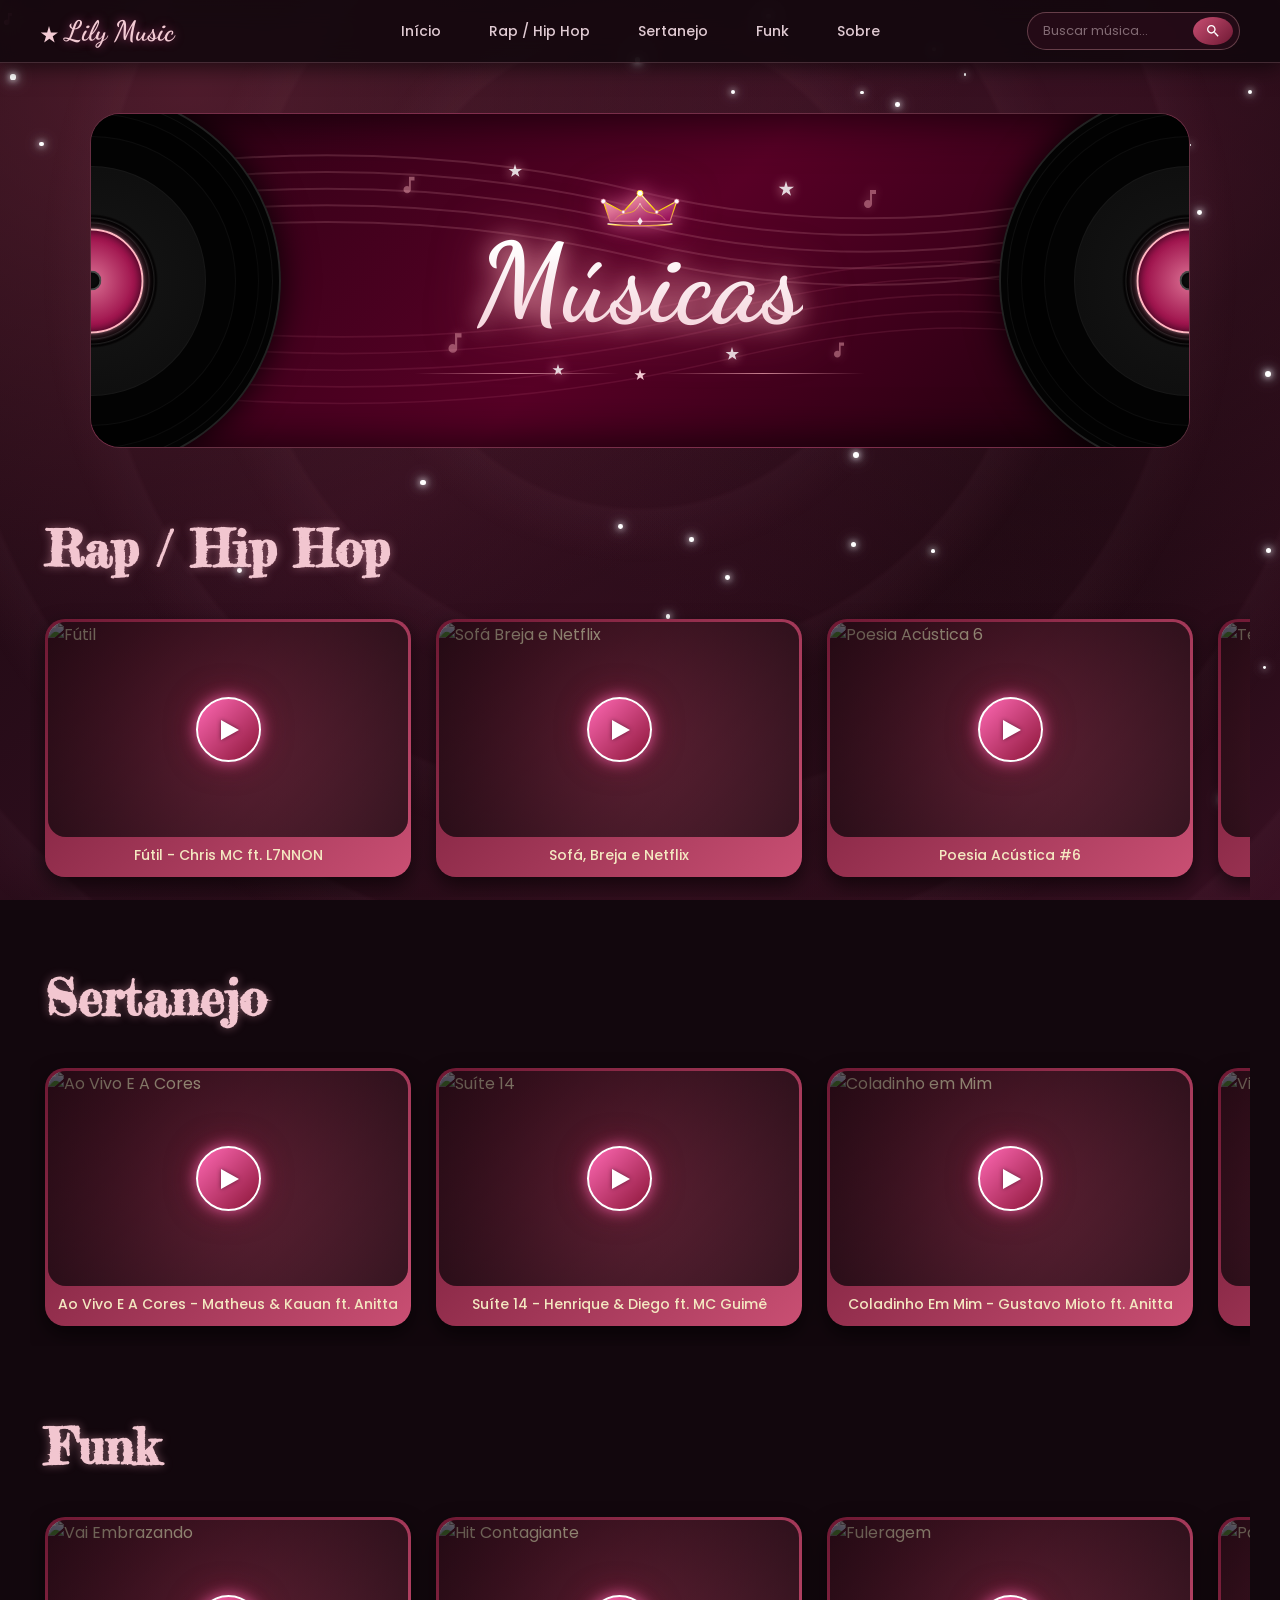
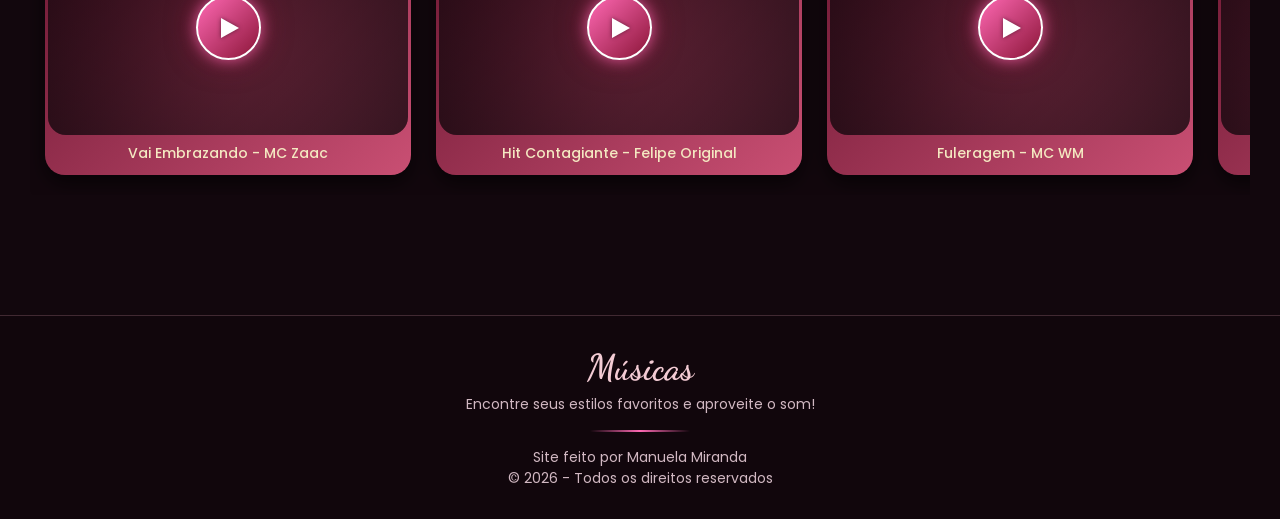
==== commit 0cad6910: "´l" ====
--- a/index.html
+++ b/index.html
@@ -16,7 +16,7 @@
         }
 
         /* =========================================================
-           BANNER PRINCIPAL REVISADO (REFERÊNCIA DE VINIL GIGANTE)
+           BANNER PRINCIPAL (FUNDO ORIGINAL MANTIDO)
            ========================================================= */
 
         .banner-destaque {
@@ -28,54 +28,59 @@
             box-shadow: inset 0 0 50px rgba(0,0,0,0.8);
         }
 
-        /* 1. DISCOS DE VINIL GIGANTES NAS LATERAIS (MOLDURA) */
+        /* 1. DISCOS DE VINIL REALISTAS E ELEGANTES NAS LATERAIS */
         .disco-gigante {
             position: absolute;
             top: 50%;
             width: 380px;
             height: 380px;
             border-radius: 50%;
-            background: radial-gradient(
-                circle,
-                #000 0%,
-                #111 25%,
-                #080808 30%,
-                #1a1a1a 35%,
-                #0d0d0d 40%,
-                #222 45%,
-                #080808 50%,
-                #171717 55%,
-                #050505 70%
-            );
-            /* Sulcos do Vinil (Linhas Concêntricas) e Sombra Imergente */
+            /* Camadas de cor preta profunda com reflexo de luz e sulcos em repetição */
+            background: 
+                radial-gradient(
+                    circle at 50% 50%,
+                    transparent 0%,
+                    transparent 24%,
+                    #121212 25%,
+                    #050505 100%
+                ),
+                repeating-radial-gradient(
+                    circle at 50% 50%,
+                    #000000 0px,
+                    #000000 2px,
+                    #1c1c1c 3px,
+                    #0a0a0a 4px,
+                    #000000 5px
+                );
+            /* Sombra, brilhos de reflexo no vinil e sulcos marcados */
             box-shadow: 
-                inset 0 0 0 2px rgba(255,255,255,0.08),
-                inset 0 0 0 10px rgba(0,0,0,0.8),
-                inset 0 0 0 12px rgba(255,255,255,0.05),
-                inset 0 0 0 25px rgba(0,0,0,0.9),
-                inset 0 0 0 27px rgba(255,255,255,0.04),
-                inset 0 0 0 45px rgba(0,0,0,0.85),
-                inset 0 0 0 47px rgba(255,255,255,0.05),
-                inset 0 0 0 70px rgba(0,0,0,0.9),
-                inset 0 0 0 72px rgba(255,255,255,0.04),
-                0 0 25px rgba(0, 0, 0, 0.7);
+                0 0 35px rgba(0, 0, 0, 0.9),
+                inset 0 0 0 2px rgba(255, 255, 255, 0.12),
+                inset 0 0 0 8px rgba(0, 0, 0, 0.8),
+                inset 0 0 0 9px rgba(255, 255, 255, 0.05),
+                inset 0 0 0 22px rgba(0, 0, 0, 0.85),
+                inset 0 0 0 23px rgba(255, 255, 255, 0.04),
+                inset 0 0 0 45px rgba(0, 0, 0, 0.9),
+                inset 0 0 0 46px rgba(255, 255, 255, 0.04),
+                inset 0 0 0 75px rgba(0, 0, 0, 0.85),
+                inset 0 0 0 76px rgba(255, 255, 255, 0.03);
             z-index: 2;
             pointer-events: none;
         }
 
-        /* Disco Esquerdo Gigante Cortado na Borda */
+        /* Disco Esquerdo Cortado na Borda */
         .disco-gigante.esquerdo {
             left: 0;
             transform: translate(-50%, -50%);
         }
 
-        /* Disco Direito Gigante Cortado na Borda */
+        /* Disco Direito Cortado na Borda */
         .disco-gigante.direito {
             right: 0;
             transform: translate(50%, -50%);
         }
 
-        /* Centro do Vinil em Rosa/Vermelho Brilhante */
+        /* Centro do Vinil em Rosa/Vinho com Borda e Brilho */
         .centro-vinil-rosa {
             position: absolute;
             top: 50%;
@@ -84,9 +89,9 @@
             width: 105px;
             height: 105px;
             border-radius: 50%;
-            background: radial-gradient(circle, #ff2a75 0%, #db7093 45%, #8b004f 85%, #4a0028 100%);
-            border: 3px solid #ffb6c1;
-            box-shadow: 0 0 15px rgba(255, 42, 117, 0.8), inset 0 0 10px rgba(0, 0, 0, 0.5);
+            background: radial-gradient(circle, #db7093 0%, #a0154e 60%, #4a0028 100%);
+            border: 2px solid #ffb6c1;
+            box-shadow: 0 0 12px rgba(219, 112, 147, 0.6), inset 0 0 8px rgba(0, 0, 0, 0.6);
             display: flex;
             align-items: center;
             justify-content: center;
@@ -94,12 +99,12 @@
 
         /* Furo Central do Disco */
         .furo-vinil {
-            width: 22px;
-            height: 22px;
-            background-color: #111;
+            width: 20px;
+            height: 20px;
+            background-color: #0b0b0b;
             border-radius: 50%;
-            border: 2px solid rgba(255, 255, 255, 0.2);
-            box-shadow: inset 0 0 5px #000;
+            border: 2px solid rgba(255, 255, 255, 0.25);
+            box-shadow: inset 0 0 4px #000;
         }
 
         /* 2. LINHAS DE PAUTA MUSICAL CURVAS */
@@ -164,7 +169,7 @@
         .coroa-caligrafica-svg {
             width: 80px;
             height: 52px;
-            margin-bottom: -18px; /* Mantém bem próxima da palavra Músicas */
+            margin-bottom: -18px;
             filter: drop-shadow(0 0 10px rgba(219, 112, 147, 0.9)) drop-shadow(0 0 18px rgba(139, 0, 79, 0.7));
             animation: brilhoCoroa 3s ease-in-out infinite alternate;
         }
@@ -240,7 +245,6 @@
                 onkeypress="verificarEnter(event)"
             >
             <button onclick="buscarMusica()">
-                <!-- ÍCONE DE LUPA VETORIAL -->
                 <svg class="svg-icon" viewBox="0 0 24 24" width="16" height="16" fill="#fff">
                     <path d="M15.5 14h-.79l-.28-.27C15.41 12.59 16 11.11 16 9.5 16 5.91 13.09 3 9.5 3S3 5.91 3 9.5 5.91 16 9.5 16c1.61 0 3.09-.59 4.23-1.57l.27.28v.79l5 4.99L20.49 19l-4.99-5zm-6 0C7.01 14 5 11.99 5 9.5S7.01 5 9.5 5 14 7.01 14 9.5 11.99 14 9.5 14z"/>
                 </svg>
@@ -252,24 +256,24 @@
 
     <main id="inicio" class="conteudo-principal">
 
-        <!-- BANNER PRINCIPAL REVISADO CONFORME REFERÊNCIA -->
+        <!-- BANNER PRINCIPAL COM DISCOS DE VINIL REALISTAS -->
         <div class="banner-destaque">
 
-            <!-- DISCO GIGANTE ESQUERDO (Aparece parcialmente cortado na borda) -->
+            <!-- DISCO GIGANTE ESQUERDO -->
             <div class="disco-gigante esquerdo">
                 <div class="centro-vinil-rosa">
                     <div class="furo-vinil"></div>
                 </div>
             </div>
 
-            <!-- DISCO GIGANTE DIREITO (Aparece parcialmente cortado na borda) -->
+            <!-- DISCO GIGANTE DIREITO -->
             <div class="disco-gigante direito">
                 <div class="centro-vinil-rosa">
                     <div class="furo-vinil"></div>
                 </div>
             </div>
 
-            <!-- LINHAS DE PAUTA MUSICAL CURVAS (ATRAVESSANDO O BANNER) -->
+            <!-- LINHAS DE PAUTA MUSICAL CURVAS -->
             <div class="pauta-fundo-banner">
                 <svg viewBox="0 0 1200 300" preserveAspectRatio="none" style="width: 100%; height: 100%;">
                     <path d="M -50,60 Q 300,10 600,70 T 1250,40" fill="none" stroke="rgba(255, 182, 193, 0.25)" stroke-width="1.8" />
@@ -288,20 +292,18 @@
 
             <!-- NOTAS MUSICAIS E ESTRELAS/BRILHOS DISCRETOS -->
             <div class="camada-elementos-banner">
-                <!-- Notas -->
                 <svg class="nota-banner" style="top: 18%; left: 28%; width: 22px;" viewBox="0 0 24 24"><path d="M12 3v10.55c-.59-.34-1.27-.55-2-.55-2.21 0-4 1.79-4 4s1.79 4 4 4 4-1.79 4-4V7h4V3h-6z"/></svg>
                 <svg class="nota-banner" style="top: 65%; left: 32%; width: 26px; animation-delay: 1s;" viewBox="0 0 24 24"><path d="M12 3v10.55c-.59-.34-1.27-.55-2-.55-2.21 0-4 1.79-4 4s1.79 4 4 4 4-1.79 4-4V7h4V3h-6z"/></svg>
                 <svg class="nota-banner" style="top: 22%; right: 28%; width: 24px; animation-delay: 0.5s;" viewBox="0 0 24 24"><path d="M12 3v10.55c-.59-.34-1.27-.55-2-.55-2.21 0-4 1.79-4 4s1.79 4 4 4 4-1.79 4-4V7h4V3h-6z"/></svg>
                 <svg class="nota-banner" style="top: 68%; right: 31%; width: 20px; animation-delay: 1.5s;" viewBox="0 0 24 24"><path d="M12 3v10.55c-.59-.34-1.27-.55-2-.55-2.21 0-4 1.79-4 4s1.79 4 4 4 4-1.79 4-4V7h4V3h-6z"/></svg>
 
-                <!-- Brilhos / Estrelas -->
                 <svg class="brilho-estrela-banner" style="top: 15%; left: 38%; width: 14px;" viewBox="0 0 24 24"><path d="M12 0l2.5 8.5H24l-7 5 2.5 8.5-7-5-7 5 2.5-8.5-7-5h8.5z"/></svg>
                 <svg class="brilho-estrela-banner" style="top: 20%; right: 36%; width: 16px; animation-delay: 0.8s;" viewBox="0 0 24 24"><path d="M12 0l2.5 8.5H24l-7 5 2.5 8.5-7-5-7 5 2.5-8.5-7-5h8.5z"/></svg>
                 <svg class="brilho-estrela-banner" style="top: 75%; left: 42%; width: 12px; animation-delay: 1.2s;" viewBox="0 0 24 24"><path d="M12 0l2.5 8.5H24l-7 5 2.5 8.5-7-5-7 5 2.5-8.5-7-5h8.5z"/></svg>
                 <svg class="brilho-estrela-banner" style="top: 70%; right: 41%; width: 14px; animation-delay: 0.4s;" viewBox="0 0 24 24"><path d="M12 0l2.5 8.5H24l-7 5 2.5 8.5-7-5-7 5 2.5-8.5-7-5h8.5z"/></svg>
             </div>
 
-            <!-- COROA BRILHANTE + TÍTULO "MÚSICAS" CENTRALIZADO -->
+            <!-- COROA BRILHANTE + TÍTULO CENTRALIZADO -->
             <div class="container-titulo-coroa">
                 <svg class="coroa-caligrafica-svg" viewBox="0 0 120 70">
                     <defs>
@@ -318,28 +320,24 @@
                         </linearGradient>
                     </defs>
 
-                    <!-- Pontas e corpo da coroa -->
                     <path d="M 15 52 L 5 22 L 35 38 L 60 10 L 85 38 L 115 22 L 105 52 Z" 
                           fill="url(#gradCoroa)" 
                           stroke="url(#gradDourado)" 
                           stroke-width="1.8" 
                           stroke-linejoin="round" />
 
-                    <!-- Desenhos caligráficos internos -->
                     <path d="M 22 50 C 35 32 50 48 60 25 C 70 48 85 32 98 50" 
                           fill="none" 
                           stroke="url(#gradDourado)" 
                           stroke-width="1.2" 
                           opacity="0.85" />
 
-                    <!-- Base trabalhada -->
                     <path d="M 12 56 C 40 60 80 60 108 56" 
                           fill="none" 
                           stroke="url(#gradDourado)" 
                           stroke-width="2" 
                           stroke-linecap="round" />
 
-                    <!-- Joias/Gemas brilhantes nas pontas -->
                     <circle cx="5" cy="22" r="3.5" fill="#fff" stroke="#db7093" stroke-width="1" />
                     <circle cx="35" cy="38" r="2.5" fill="#fff" stroke="#db7093" stroke-width="1" />
                     <circle cx="60" cy="10" r="4.5" fill="#ffffff" stroke="#ffd700" stroke-width="1.2" />
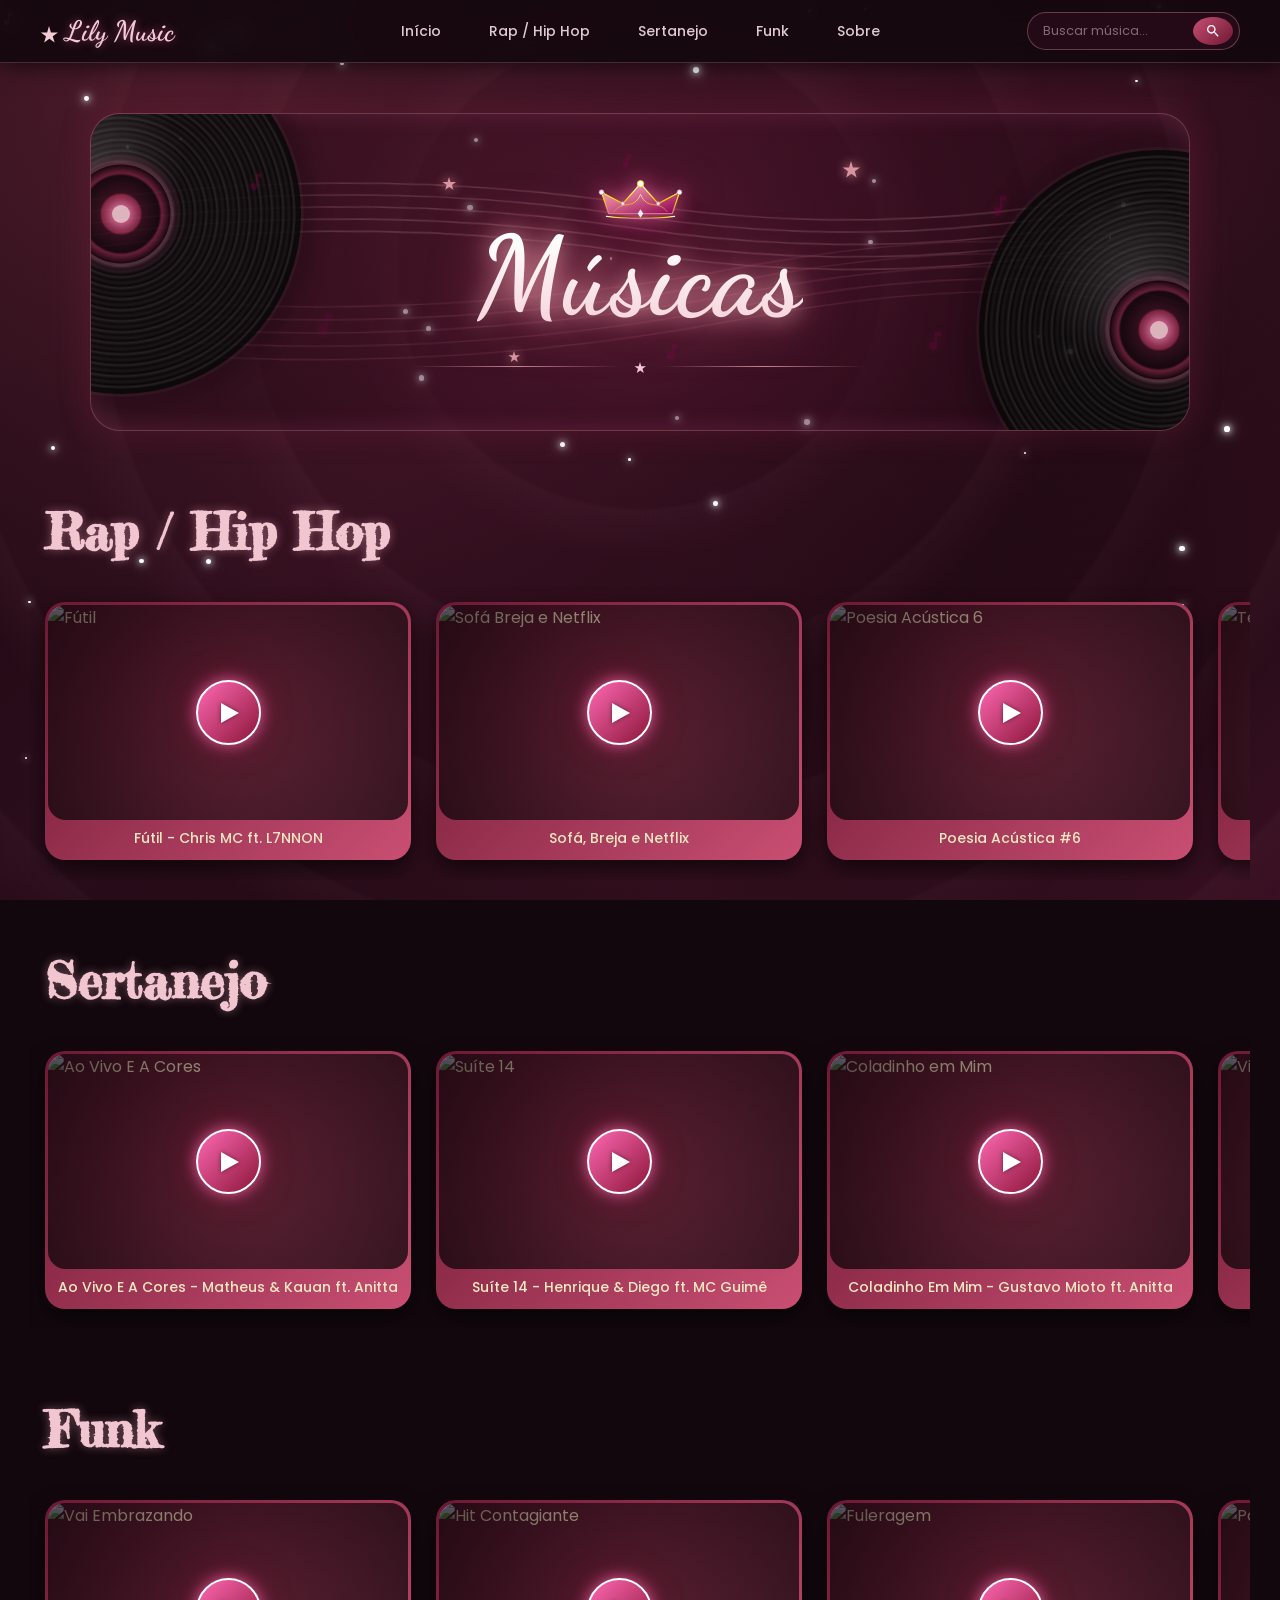
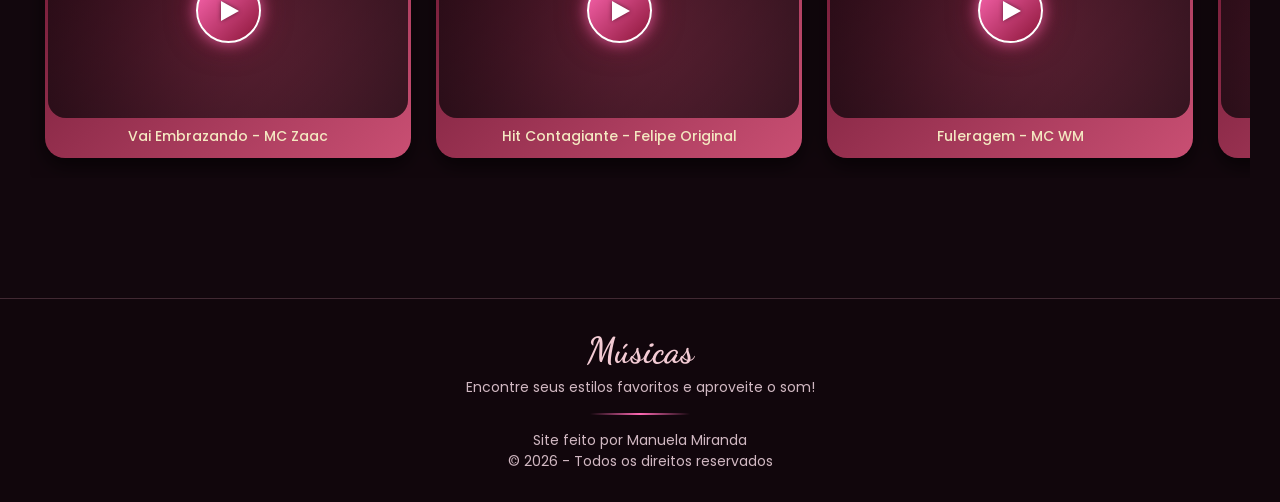
==== commit ab241c7d: "ry" ====
--- a/index.html
+++ b/index.html
@@ -15,112 +15,45 @@
             fill: currentColor;
         }
 
-        /* =========================================================
-           BANNER PRINCIPAL (FUNDO ORIGINAL MANTIDO)
-           ========================================================= */
-
+        /* BANNER */
         .banner-destaque {
             position: relative;
             overflow: hidden;
-            padding: 70px 20px 60px 20px;
+            perspective: 1000px;
+            padding: 60px 20px 50px 20px;
             text-align: center;
-            background: linear-gradient(135deg, #2b0213 0%, #580026 50%, #1a000b 100%);
-            box-shadow: inset 0 0 50px rgba(0,0,0,0.8);
-        }
-
-        /* 1. DISCOS DE VINIL REALISTAS E ELEGANTES NAS LATERAIS */
-        .disco-gigante {
-            position: absolute;
-            top: 50%;
-            width: 380px;
-            height: 380px;
-            border-radius: 50%;
-            /* Camadas de cor preta profunda com reflexo de luz e sulcos em repetição */
-            background: 
-                radial-gradient(
-                    circle at 50% 50%,
-                    transparent 0%,
-                    transparent 24%,
-                    #121212 25%,
-                    #050505 100%
-                ),
-                repeating-radial-gradient(
-                    circle at 50% 50%,
-                    #000000 0px,
-                    #000000 2px,
-                    #1c1c1c 3px,
-                    #0a0a0a 4px,
-                    #000000 5px
-                );
-            /* Sombra, brilhos de reflexo no vinil e sulcos marcados */
-            box-shadow: 
-                0 0 35px rgba(0, 0, 0, 0.9),
-                inset 0 0 0 2px rgba(255, 255, 255, 0.12),
-                inset 0 0 0 8px rgba(0, 0, 0, 0.8),
-                inset 0 0 0 9px rgba(255, 255, 255, 0.05),
-                inset 0 0 0 22px rgba(0, 0, 0, 0.85),
-                inset 0 0 0 23px rgba(255, 255, 255, 0.04),
-                inset 0 0 0 45px rgba(0, 0, 0, 0.9),
-                inset 0 0 0 46px rgba(255, 255, 255, 0.04),
-                inset 0 0 0 75px rgba(0, 0, 0, 0.85),
-                inset 0 0 0 76px rgba(255, 255, 255, 0.03);
-            z-index: 2;
-            pointer-events: none;
-        }
-
-        /* Disco Esquerdo Cortado na Borda */
-        .disco-gigante.esquerdo {
-            left: 0;
-            transform: translate(-50%, -50%);
-        }
-
-        /* Disco Direito Cortado na Borda */
-        .disco-gigante.direito {
-            right: 0;
-            transform: translate(50%, -50%);
-        }
-
-        /* Centro do Vinil em Rosa/Vinho com Borda e Brilho */
-        .centro-vinil-rosa {
-            position: absolute;
-            top: 50%;
-            left: 50%;
-            transform: translate(-50%, -50%);
-            width: 105px;
-            height: 105px;
-            border-radius: 50%;
-            background: radial-gradient(circle, #db7093 0%, #a0154e 60%, #4a0028 100%);
-            border: 2px solid #ffb6c1;
-            box-shadow: 0 0 12px rgba(219, 112, 147, 0.6), inset 0 0 8px rgba(0, 0, 0, 0.6);
-            display: flex;
-            align-items: center;
-            justify-content: center;
-        }
-
-        /* Furo Central do Disco */
-        .furo-vinil {
-            width: 20px;
-            height: 20px;
-            background-color: #0b0b0b;
-            border-radius: 50%;
-            border: 2px solid rgba(255, 255, 255, 0.25);
-            box-shadow: inset 0 0 4px #000;
-        }
-
-        /* 2. LINHAS DE PAUTA MUSICAL CURVAS */
-        .pauta-fundo-banner {
+        }
+
+        /* PAUTAS MUSICAIS CONTINUAS (5 LINHAS REAIS EM PERSPECTIVA) */
+        .ondas-perspectiva-fundo {
             position: absolute;
             top: 0;
-            left: 0;
+            left: -5%;
+            width: 110%;
+            height: 100%;
+            z-index: 1;
+            transform: rotateX(20deg) rotateZ(-1deg) scale(1.05);
+            transform-origin: bottom center;
+            pointer-events: none;
+            opacity: 0.85;
+        }
+
+        .pauta-linha-svg {
+            position: absolute;
             width: 100%;
             height: 100%;
-            z-index: 1;
-            pointer-events: none;
-            opacity: 0.65;
-        }
-
-        /* 3. NOTAS E BRILHOS ESPALHADOS */
-        .camada-elementos-banner {
+            top: 0;
+            left: 0;
+        }
+
+        /* DISCOS */
+        .disco {
+            position: absolute;
+            z-index: 2;
+        }
+
+        /* NOTAS ROSA / VINHO TRANSPARENTES EM VETOR ESPALHADAS */
+        .notas-rosa-espalhadas {
             position: absolute;
             top: 0;
             left: 0;
@@ -130,33 +63,27 @@
             pointer-events: none;
         }
 
-        .nota-banner {
+        .nota-vetor {
             position: absolute;
-            fill: #ffb6c1;
-            opacity: 0.45;
-            filter: drop-shadow(0 0 5px rgba(255, 182, 193, 0.6));
-            animation: flutuarSuave 4s ease-in-out infinite alternate;
-        }
-
-        .brilho-estrela-banner {
-            position: absolute;
-            fill: #ffffff;
-            opacity: 0.85;
-            filter: drop-shadow(0 0 6px #ffb6c1);
-            animation: piscarGlow 2.5s ease-in-out infinite alternate;
-        }
-
-        @keyframes flutuarSuave {
-            0% { transform: translateY(0px) rotate(0deg); }
-            100% { transform: translateY(-7px) rotate(6deg); }
-        }
-
-        @keyframes piscarGlow {
-            0% { opacity: 0.3; transform: scale(0.8); }
-            100% { opacity: 1; transform: scale(1.15); }
-        }
-
-        /* 4. CONTAINER DA COROA E TÍTULO CENTRALIZADO */
+            fill: #8b004f;
+            opacity: 0.32;
+            filter: drop-shadow(0 0 6px rgba(219, 112, 147, 0.4));
+            animation: flutuarNotas 4s ease-in-out infinite alternate;
+        }
+
+        @keyframes flutuarNotas {
+            from { transform: translateY(0px) rotate(0deg); }
+            to { transform: translateY(-8px) rotate(8deg); }
+        }
+
+        .pos-n1 { top: 18%; left: 14%; width: 22px; animation-delay: 0s; }
+        .pos-n2 { top: 62%; left: 20%; width: 28px; opacity: 0.22; animation-delay: 1s; }
+        .pos-n3 { top: 25%; right: 16%; width: 26px; animation-delay: 0.5s; }
+        .pos-n4 { top: 68%; right: 22%; width: 24px; opacity: 0.28; animation-delay: 1.5s; }
+        .pos-n5 { top: 12%; left: 48%; width: 18px; animation-delay: 0.8s; }
+        .pos-n6 { top: 72%; left: 52%; width: 20px; animation-delay: 1.2s; }
+
+        /* CONTAINER DA COROA E TÍTULO */
         .container-titulo-coroa {
             position: relative;
             z-index: 5;
@@ -165,25 +92,39 @@
             align-items: center;
         }
 
-        /* COROA ELEGANTE, ROSA/VINHO E PONTUDA */
+        /* NOVA COROA ELEGANTE, PONTUDA, ROSA/VINHO E BRILHANTE */
         .coroa-caligrafica-svg {
-            width: 80px;
-            height: 52px;
-            margin-bottom: -18px;
-            filter: drop-shadow(0 0 10px rgba(219, 112, 147, 0.9)) drop-shadow(0 0 18px rgba(139, 0, 79, 0.7));
-            animation: brilhoCoroa 3s ease-in-out infinite alternate;
-        }
-
-        @keyframes brilhoCoroa {
+            width: 85px;
+            height: 55px;
+            margin-bottom: -18px; /* Bem próxima do título "Músicas" */
+            filter: drop-shadow(0 0 10px rgba(219, 112, 147, 0.85)) drop-shadow(0 0 18px rgba(139, 0, 79, 0.6));
+            animation: brilharEFlutuarCoroa 3s ease-in-out infinite alternate;
+        }
+
+        @keyframes brilharEFlutuarCoroa {
             0% {
                 transform: translateY(0) scale(1);
-                filter: drop-shadow(0 0 8px rgba(219, 112, 147, 0.8));
+                filter: drop-shadow(0 0 8px rgba(219, 112, 147, 0.75)) drop-shadow(0 0 12px rgba(139, 0, 79, 0.5));
             }
             100% {
-                transform: translateY(-3px) scale(1.02);
-                filter: drop-shadow(0 0 16px rgba(255, 182, 193, 1)) drop-shadow(0 0 24px rgba(219, 112, 147, 0.9));
+                transform: translateY(-4px) scale(1.03);
+                filter: drop-shadow(0 0 14px rgba(255, 182, 193, 0.95)) drop-shadow(0 0 22px rgba(219, 112, 147, 0.8));
             }
         }
+
+        /* BRILHOS EM SVG */
+        .brilho-svg {
+            position: absolute;
+            fill: #ffb6c1;
+            opacity: 0.8;
+            filter: drop-shadow(0 0 6px #ffb6c1);
+            pointer-events: none;
+            z-index: 4;
+        }
+
+        .pos-b1 { top: 20%; left: 32%; width: 14px; }
+        .pos-b2 { top: 15%; right: 30%; width: 18px; }
+        .pos-b3 { top: 75%; left: 38%; width: 12px; }
     </style>
 </head>
 
@@ -245,6 +186,7 @@
                 onkeypress="verificarEnter(event)"
             >
             <button onclick="buscarMusica()">
+                <!-- ÍCONE DE LUPA VETORIAL -->
                 <svg class="svg-icon" viewBox="0 0 24 24" width="16" height="16" fill="#fff">
                     <path d="M15.5 14h-.79l-.28-.27C15.41 12.59 16 11.11 16 9.5 16 5.91 13.09 3 9.5 3S3 5.91 3 9.5 5.91 16 9.5 16c1.61 0 3.09-.59 4.23-1.57l.27.28v.79l5 4.99L20.49 19l-4.99-5zm-6 0C7.01 14 5 11.99 5 9.5S7.01 5 9.5 5 14 7.01 14 9.5 11.99 14 9.5 14z"/>
                 </svg>
@@ -256,63 +198,66 @@
 
     <main id="inicio" class="conteudo-principal">
 
-        <!-- BANNER PRINCIPAL COM DISCOS DE VINIL REALISTAS -->
+        <!-- BANNER REVISADO -->
         <div class="banner-destaque">
 
-            <!-- DISCO GIGANTE ESQUERDO -->
-            <div class="disco-gigante esquerdo">
-                <div class="centro-vinil-rosa">
-                    <div class="furo-vinil"></div>
-                </div>
-            </div>
-
-            <!-- DISCO GIGANTE DIREITO -->
-            <div class="disco-gigante direito">
-                <div class="centro-vinil-rosa">
-                    <div class="furo-vinil"></div>
-                </div>
-            </div>
-
-            <!-- LINHAS DE PAUTA MUSICAL CURVAS -->
-            <div class="pauta-fundo-banner">
-                <svg viewBox="0 0 1200 300" preserveAspectRatio="none" style="width: 100%; height: 100%;">
-                    <path d="M -50,60 Q 300,10 600,70 T 1250,40" fill="none" stroke="rgba(255, 182, 193, 0.25)" stroke-width="1.8" />
-                    <path d="M -50,75 Q 300,25 600,85 T 1250,55" fill="none" stroke="rgba(255, 182, 193, 0.25)" stroke-width="1.8" />
-                    <path d="M -50,90 Q 300,40 600,100 T 1250,70" fill="none" stroke="rgba(255, 182, 193, 0.25)" stroke-width="1.8" />
-                    <path d="M -50,105 Q 300,55 600,115 T 1250,85" fill="none" stroke="rgba(255, 182, 193, 0.25)" stroke-width="1.8" />
-                    <path d="M -50,120 Q 300,70 600,130 T 1250,100" fill="none" stroke="rgba(255, 182, 193, 0.25)" stroke-width="1.8" />
-
-                    <path d="M -50,180 Q 350,230 700,160 T 1250,200" fill="none" stroke="rgba(219, 112, 147, 0.2)" stroke-width="1.5" />
-                    <path d="M -50,195 Q 350,245 700,175 T 1250,215" fill="none" stroke="rgba(219, 112, 147, 0.2)" stroke-width="1.5" />
-                    <path d="M -50,210 Q 350,260 700,190 T 1250,230" fill="none" stroke="rgba(219, 112, 147, 0.2)" stroke-width="1.5" />
-                    <path d="M -50,225 Q 350,275 700,205 T 1250,245" fill="none" stroke="rgba(219, 112, 147, 0.2)" stroke-width="1.5" />
-                    <path d="M -50,240 Q 350,290 700,220 T 1250,260" fill="none" stroke="rgba(219, 112, 147, 0.2)" stroke-width="1.5" />
+            <!-- PAUTAS MUSICAIS COMPLETAS (5 LINHAS CONTINUAS SUAVES EM PERSPECTIVA) -->
+            <div class="ondas-perspectiva-fundo">
+                <svg viewBox="0 0 1200 350" preserveAspectRatio="none" class="pauta-linha-svg">
+                    <!-- PRIMEIRA PAUTA (5 LINHAS) -->
+                    <path d="M 0,80 Q 300,30 600,90 T 1200,60" fill="none" stroke="rgba(255, 182, 193, 0.22)" stroke-width="1.8" />
+                    <path d="M 0,95 Q 300,45 600,105 T 1200,75" fill="none" stroke="rgba(255, 182, 193, 0.22)" stroke-width="1.8" />
+                    <path d="M 0,110 Q 300,60 600,120 T 1200,90" fill="none" stroke="rgba(255, 182, 193, 0.22)" stroke-width="1.8" />
+                    <path d="M 0,125 Q 300,75 600,135 T 1200,105" fill="none" stroke="rgba(255, 182, 193, 0.22)" stroke-width="1.8" />
+                    <path d="M 0,140 Q 300,90 600,150 T 1200,120" fill="none" stroke="rgba(255, 182, 193, 0.22)" stroke-width="1.8" />
+
+                    <!-- SEGUNDA PAUTA SUAVE DE FUNDO (5 LINHAS) -->
+                    <path d="M 0,180 Q 350,240 700,170 T 1200,210" fill="none" stroke="rgba(219, 112, 147, 0.18)" stroke-width="1.5" />
+                    <path d="M 0,195 Q 350,255 700,185 T 1200,225" fill="none" stroke="rgba(219, 112, 147, 0.18)" stroke-width="1.5" />
+                    <path d="M 0,210 Q 350,270 700,200 T 1200,240" fill="none" stroke="rgba(219, 112, 147, 0.18)" stroke-width="1.5" />
+                    <path d="M 0,225 Q 350,285 700,215 T 1200,255" fill="none" stroke="rgba(219, 112, 147, 0.18)" stroke-width="1.5" />
+                    <path d="M 0,240 Q 350,300 700,230 T 1200,270" fill="none" stroke="rgba(219, 112, 147, 0.18)" stroke-width="1.5" />
                 </svg>
             </div>
 
-            <!-- NOTAS MUSICAIS E ESTRELAS/BRILHOS DISCRETOS -->
-            <div class="camada-elementos-banner">
-                <svg class="nota-banner" style="top: 18%; left: 28%; width: 22px;" viewBox="0 0 24 24"><path d="M12 3v10.55c-.59-.34-1.27-.55-2-.55-2.21 0-4 1.79-4 4s1.79 4 4 4 4-1.79 4-4V7h4V3h-6z"/></svg>
-                <svg class="nota-banner" style="top: 65%; left: 32%; width: 26px; animation-delay: 1s;" viewBox="0 0 24 24"><path d="M12 3v10.55c-.59-.34-1.27-.55-2-.55-2.21 0-4 1.79-4 4s1.79 4 4 4 4-1.79 4-4V7h4V3h-6z"/></svg>
-                <svg class="nota-banner" style="top: 22%; right: 28%; width: 24px; animation-delay: 0.5s;" viewBox="0 0 24 24"><path d="M12 3v10.55c-.59-.34-1.27-.55-2-.55-2.21 0-4 1.79-4 4s1.79 4 4 4 4-1.79 4-4V7h4V3h-6z"/></svg>
-                <svg class="nota-banner" style="top: 68%; right: 31%; width: 20px; animation-delay: 1.5s;" viewBox="0 0 24 24"><path d="M12 3v10.55c-.59-.34-1.27-.55-2-.55-2.21 0-4 1.79-4 4s1.79 4 4 4 4-1.79 4-4V7h4V3h-6z"/></svg>
-
-                <svg class="brilho-estrela-banner" style="top: 15%; left: 38%; width: 14px;" viewBox="0 0 24 24"><path d="M12 0l2.5 8.5H24l-7 5 2.5 8.5-7-5-7 5 2.5-8.5-7-5h8.5z"/></svg>
-                <svg class="brilho-estrela-banner" style="top: 20%; right: 36%; width: 16px; animation-delay: 0.8s;" viewBox="0 0 24 24"><path d="M12 0l2.5 8.5H24l-7 5 2.5 8.5-7-5-7 5 2.5-8.5-7-5h8.5z"/></svg>
-                <svg class="brilho-estrela-banner" style="top: 75%; left: 42%; width: 12px; animation-delay: 1.2s;" viewBox="0 0 24 24"><path d="M12 0l2.5 8.5H24l-7 5 2.5 8.5-7-5-7 5 2.5-8.5-7-5h8.5z"/></svg>
-                <svg class="brilho-estrela-banner" style="top: 70%; right: 41%; width: 14px; animation-delay: 0.4s;" viewBox="0 0 24 24"><path d="M12 0l2.5 8.5H24l-7 5 2.5 8.5-7-5-7 5 2.5-8.5-7-5h8.5z"/></svg>
+            <!-- DISCOS DECORATIVOS -->
+            <div class="disco disco-esquerdo">
+                <div class="anel-disco"></div>
+                <div class="centro-disco"></div>
             </div>
 
-            <!-- COROA BRILHANTE + TÍTULO CENTRALIZADO -->
+            <div class="disco disco-direito">
+                <div class="anel-disco"></div>
+                <div class="centro-disco"></div>
+            </div>
+
+            <!-- NOTAS MUSICAIS VETORIAIS ROSA/VINHO TRANSPARENTES -->
+            <div class="notas-rosa-espalhadas">
+                <svg class="nota-vetor pos-n1" viewBox="0 0 24 24"><path d="M12 3v10.55c-.59-.34-1.27-.55-2-.55-2.21 0-4 1.79-4 4s1.79 4 4 4 4-1.79 4-4V7h4V3h-6z"/></svg>
+                <svg class="nota-vetor pos-n2" viewBox="0 0 24 24"><path d="M12 3v10.55c-.59-.34-1.27-.55-2-.55-2.21 0-4 1.79-4 4s1.79 4 4 4 4-1.79 4-4V7h4V3h-6z"/></svg>
+                <svg class="nota-vetor pos-n3" viewBox="0 0 24 24"><path d="M12 3v10.55c-.59-.34-1.27-.55-2-.55-2.21 0-4 1.79-4 4s1.79 4 4 4 4-1.79 4-4V7h4V3h-6z"/></svg>
+                <svg class="nota-vetor pos-n4" viewBox="0 0 24 24"><path d="M12 3v10.55c-.59-.34-1.27-.55-2-.55-2.21 0-4 1.79-4 4s1.79 4 4 4 4-1.79 4-4V7h4V3h-6z"/></svg>
+                <svg class="nota-vetor pos-n5" viewBox="0 0 24 24"><path d="M12 3v10.55c-.59-.34-1.27-.55-2-.55-2.21 0-4 1.79-4 4s1.79 4 4 4 4-1.79 4-4V7h4V3h-6z"/></svg>
+                <svg class="nota-vetor pos-n6" viewBox="0 0 24 24"><path d="M12 3v10.55c-.59-.34-1.27-.55-2-.55-2.21 0-4 1.79-4 4s1.79 4 4 4 4-1.79 4-4V7h4V3h-6z"/></svg>
+            </div>
+
+            <!-- BRILHOS EM VETOR -->
+            <svg class="brilho-svg pos-b1" viewBox="0 0 24 24"><path d="M12 0l2.5 8.5H24l-7 5 2.5 8.5-7-5-7 5 2.5-8.5-7-5h8.5z"/></svg>
+            <svg class="brilho-svg pos-b2" viewBox="0 0 24 24"><path d="M12 0l2.5 8.5H24l-7 5 2.5 8.5-7-5-7 5 2.5-8.5-7-5h8.5z"/></svg>
+            <svg class="brilho-svg pos-b3" viewBox="0 0 24 24"><path d="M12 0l2.5 8.5H24l-7 5 2.5 8.5-7-5-7 5 2.5-8.5-7-5h8.5z"/></svg>
+
+            <!-- COROA PONTUDA ELEGANTE ROSA/VINHO + TÍTULO "MÚSICAS" -->
             <div class="container-titulo-coroa">
                 <svg class="coroa-caligrafica-svg" viewBox="0 0 120 70">
                     <defs>
+                        <!-- DEGRADÊ ROSA A VINHO -->
                         <linearGradient id="gradCoroa" x1="0%" y1="0%" x2="100%" y2="100%">
                             <stop offset="0%" stop-color="#ffb6c1" />
                             <stop offset="40%" stop-color="#db7093" />
                             <stop offset="100%" stop-color="#8b004f" />
                         </linearGradient>
                         
+                        <!-- DEGRADÊ DOURADO DE BRILHO PARA DETALHES -->
                         <linearGradient id="gradDourado" x1="0%" y1="0%" x2="0%" y2="100%">
                             <stop offset="0%" stop-color="#ffffff" />
                             <stop offset="50%" stop-color="#ffd700" />
@@ -320,37 +265,41 @@
                         </linearGradient>
                     </defs>
 
+                    <!-- CORPO DA COROA PONTUDA E ELEGANTE -->
                     <path d="M 15 52 L 5 22 L 35 38 L 60 10 L 85 38 L 115 22 L 105 52 Z" 
                           fill="url(#gradCoroa)" 
                           stroke="url(#gradDourado)" 
                           stroke-width="1.8" 
                           stroke-linejoin="round" />
 
+                    <!-- CURVAS CALIGRÁFICAS INTERNAS -->
                     <path d="M 22 50 C 35 32 50 48 60 25 C 70 48 85 32 98 50" 
                           fill="none" 
                           stroke="url(#gradDourado)" 
                           stroke-width="1.2" 
                           opacity="0.85" />
 
+                    <!-- BASE DA COROA TRABALHADA -->
                     <path d="M 12 56 C 40 60 80 60 108 56" 
                           fill="none" 
                           stroke="url(#gradDourado)" 
                           stroke-width="2" 
                           stroke-linecap="round" />
 
+                    <!-- GEMAS / BRILHOS NAS PONTAS -->
                     <circle cx="5" cy="22" r="3.5" fill="#fff" stroke="#db7093" stroke-width="1" />
                     <circle cx="35" cy="38" r="2.5" fill="#fff" stroke="#db7093" stroke-width="1" />
                     <circle cx="60" cy="10" r="4.5" fill="#ffffff" stroke="#ffd700" stroke-width="1.2" />
                     <circle cx="85" cy="38" r="2.5" fill="#fff" stroke="#db7093" stroke-width="1" />
                     <circle cx="115" cy="22" r="3.5" fill="#fff" stroke="#db7093" stroke-width="1" />
                     
+                    <!-- PEQUENO DIAMANTE NO CENTRO DA BASE -->
                     <polygon points="60,46 64,52 60,58 56,52" fill="#ffffff" opacity="0.9" />
                 </svg>
 
                 <h1 class="titulo-assinatura">Músicas</h1>
             </div>
 
-            <!-- DIVISOR INFERIOR DO BANNER -->
             <div class="divisor-banner">
                 <div class="linha-lado"></div>
                 <span class="estrela-central">
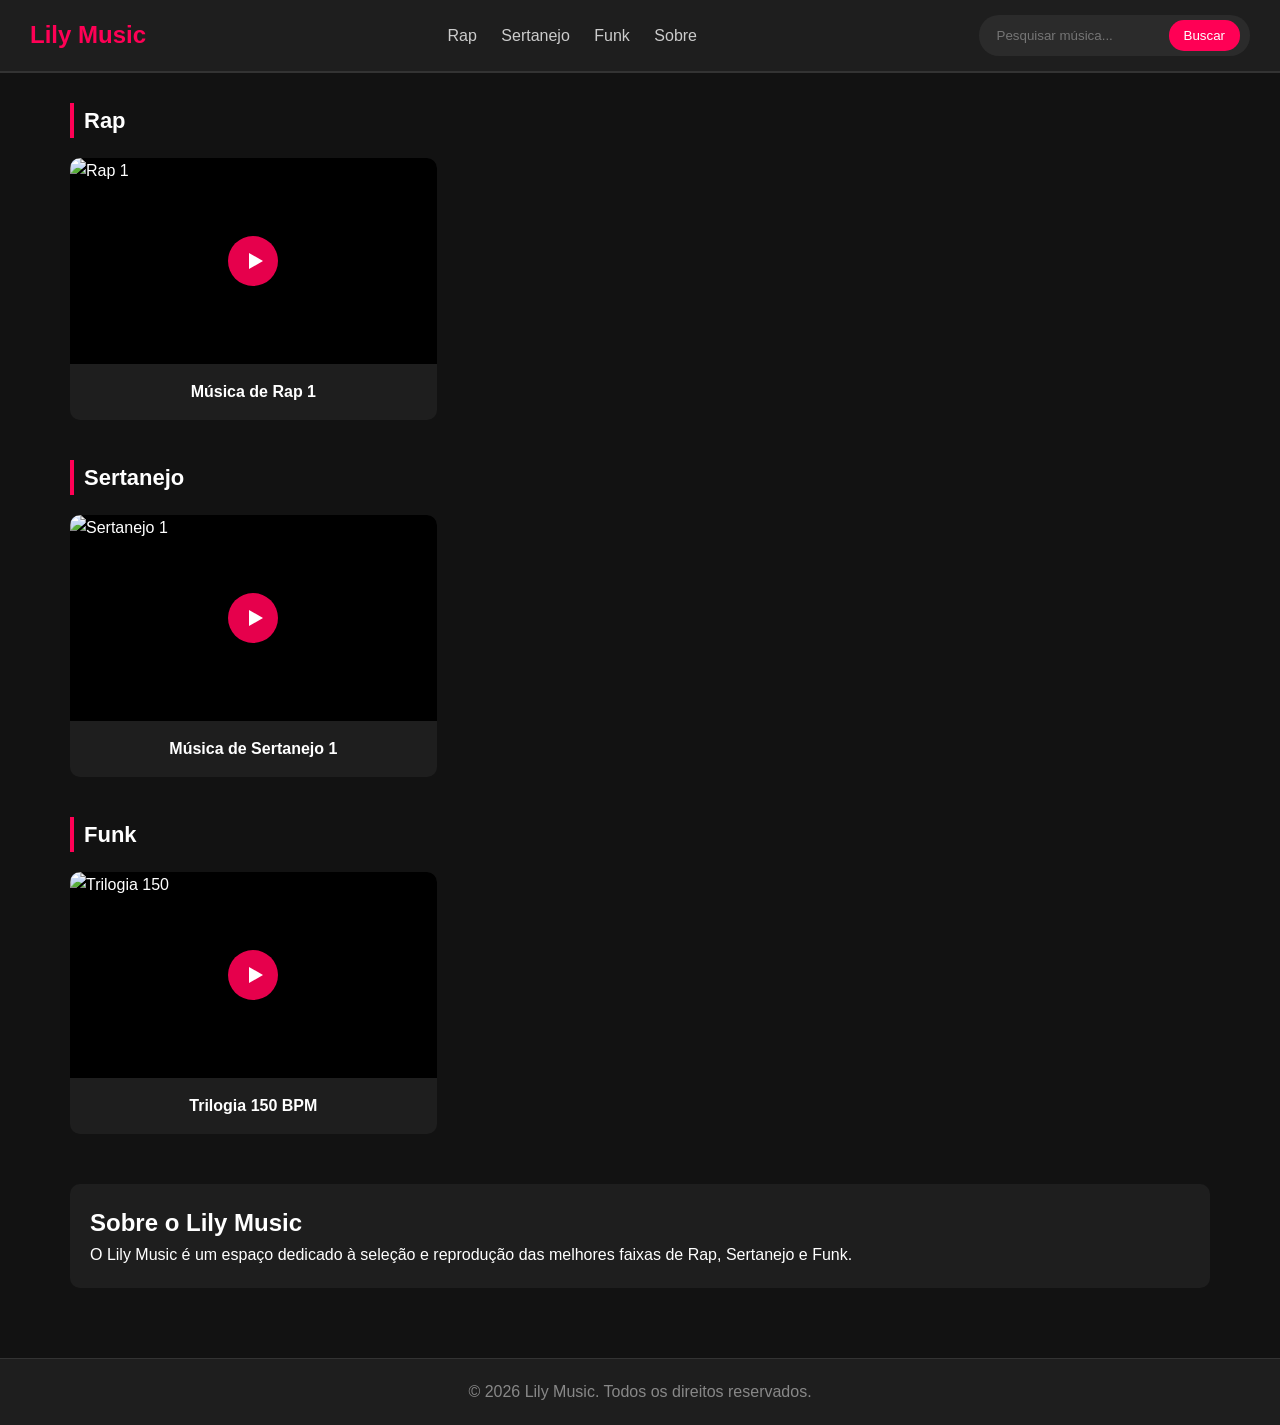
==== commit 32b211db: "kn" ====
--- a/index.html
+++ b/index.html
@@ -1,880 +1,365 @@
 <!DOCTYPE html>
 <html lang="pt-BR">
-
 <head>
     <meta charset="UTF-8">
     <meta name="viewport" content="width=device-width, initial-scale=1.0">
-    <link rel="stylesheet" href="style.css">
-    <title>Lily - Músicas</title>
-
+    <title>Lily Music</title>
+    
     <style>
-        /* ESTILOS DE ELEMENTOS ARTÍSTICOS E SVG (Sem Emojis) */
-        .svg-icon {
-            display: inline-block;
-            vertical-align: middle;
-            fill: currentColor;
-        }
-
-        /* BANNER */
-        .banner-destaque {
+        /* ESTILOS GERAIS (CSS) */
+        * {
+            margin: 0;
+            padding: 0;
+            box-sizing: border-box;
+            font-family: Arial, Helvetica, sans-serif;
+        }
+
+        body {
+            background-color: #121212;
+            color: #ffffff;
+            line-height: 1.6;
+        }
+
+        /* CABEÇALHO E NAVEGAÇÃO */
+        .cabecalho {
+            background-color: #1e1e1e;
+            padding: 15px 30px;
+            display: flex;
+            justify-content: space-between;
+            align-items: center;
+            position: sticky;
+            top: 0;
+            z-index: 1000;
+            border-bottom: 2px solid #333;
+        }
+
+        .logo {
+            font-size: 24px;
+            font-weight: bold;
+            color: #ff0055;
+            text-decoration: none;
+        }
+
+        .menu-navegacao a {
+            color: #ccc;
+            text-decoration: none;
+            margin-left: 20px;
+            transition: color 0.3s;
+        }
+
+        .menu-navegacao a:hover {
+            color: #ff0055;
+        }
+
+        /* BARRA DE PESQUISA */
+        .container-busca {
+            display: flex;
+            align-items: center;
+            background-color: #2b2b2b;
+            padding: 5px 10px;
+            border-radius: 20px;
+        }
+
+        .container-busca input {
+            background: transparent;
+            border: none;
+            color: #fff;
+            padding: 8px;
+            outline: none;
+            width: 180px;
+        }
+
+        .container-busca button {
+            background-color: #ff0055;
+            border: none;
+            color: #fff;
+            padding: 8px 15px;
+            border-radius: 15px;
+            cursor: pointer;
+            transition: background 0.3s;
+        }
+
+        .container-busca button:hover {
+            background-color: #d60047;
+        }
+
+        /* SEÇÕES DE MÚSICA */
+        main {
+            padding: 30px;
+            max-width: 1200px;
+            margin: 0 auto;
+        }
+
+        .secao-genero {
+            margin-bottom: 40px;
+        }
+
+        .titulo-secao {
+            font-size: 22px;
+            margin-bottom: 20px;
+            border-left: 4px solid #ff0055;
+            padding-left: 10px;
+            transition: background 0.5s;
+        }
+
+        /* GRID DE VÍDEOS */
+        .grid-videos {
+            display: grid;
+            grid-template-columns: repeat(auto-fill, minmax(280px, 1fr));
+            gap: 20px;
+        }
+
+        /* CARD DE VÍDEO */
+        .card-video {
+            background-color: #1e1e1e;
+            border-radius: 10px;
+            overflow: hidden;
+            transition: transform 0.3s ease, box-shadow 0.3s ease, outline 0.3s ease;
+        }
+
+        .card-video:hover {
+            transform: translateY(-5px);
+        }
+
+        /* EFEITO DE DESTAQUE NA PESQUISA */
+        .card-destacado {
+            transform: scale(1.05);
+            outline: 3px solid #ff0055;
+            box-shadow: 0 0 25px rgba(255, 0, 85, 0.8);
+        }
+
+        .wrapper-video {
             position: relative;
-            overflow: hidden;
-            perspective: 1000px;
-            padding: 60px 20px 50px 20px;
-            text-align: center;
-        }
-
-        /* PAUTAS MUSICAIS CONTINUAS (5 LINHAS REAIS EM PERSPECTIVA) */
-        .ondas-perspectiva-fundo {
-            position: absolute;
-            top: 0;
-            left: -5%;
-            width: 110%;
-            height: 100%;
-            z-index: 1;
-            transform: rotateX(20deg) rotateZ(-1deg) scale(1.05);
-            transform-origin: bottom center;
-            pointer-events: none;
-            opacity: 0.85;
-        }
-
-        .pauta-linha-svg {
-            position: absolute;
             width: 100%;
-            height: 100%;
-            top: 0;
-            left: 0;
-        }
-
-        /* DISCOS */
-        .disco {
-            position: absolute;
-            z-index: 2;
-        }
-
-        /* NOTAS ROSA / VINHO TRANSPARENTES EM VETOR ESPALHADAS */
-        .notas-rosa-espalhadas {
+            padding-top: 56.25%; /* Proporção 16:9 */
+            background-color: #000;
+        }
+
+        .yt-player-container {
             position: absolute;
             top: 0;
             left: 0;
             width: 100%;
             height: 100%;
-            z-index: 3;
-            pointer-events: none;
-        }
-
-        .nota-vetor {
+        }
+
+        .overlay-play {
             position: absolute;
-            fill: #8b004f;
-            opacity: 0.32;
-            filter: drop-shadow(0 0 6px rgba(219, 112, 147, 0.4));
-            animation: flutuarNotas 4s ease-in-out infinite alternate;
-        }
-
-        @keyframes flutuarNotas {
-            from { transform: translateY(0px) rotate(0deg); }
-            to { transform: translateY(-8px) rotate(8deg); }
-        }
-
-        .pos-n1 { top: 18%; left: 14%; width: 22px; animation-delay: 0s; }
-        .pos-n2 { top: 62%; left: 20%; width: 28px; opacity: 0.22; animation-delay: 1s; }
-        .pos-n3 { top: 25%; right: 16%; width: 26px; animation-delay: 0.5s; }
-        .pos-n4 { top: 68%; right: 22%; width: 24px; opacity: 0.28; animation-delay: 1.5s; }
-        .pos-n5 { top: 12%; left: 48%; width: 18px; animation-delay: 0.8s; }
-        .pos-n6 { top: 72%; left: 52%; width: 20px; animation-delay: 1.2s; }
-
-        /* CONTAINER DA COROA E TÍTULO */
-        .container-titulo-coroa {
-            position: relative;
-            z-index: 5;
-            display: inline-flex;
-            flex-direction: column;
-            align-items: center;
-        }
-
-        /* NOVA COROA ELEGANTE, PONTUDA, ROSA/VINHO E BRILHANTE */
-        .coroa-caligrafica-svg {
-            width: 85px;
-            height: 55px;
-            margin-bottom: -18px; /* Bem próxima do título "Músicas" */
-            filter: drop-shadow(0 0 10px rgba(219, 112, 147, 0.85)) drop-shadow(0 0 18px rgba(139, 0, 79, 0.6));
-            animation: brilharEFlutuarCoroa 3s ease-in-out infinite alternate;
-        }
-
-        @keyframes brilharEFlutuarCoroa {
-            0% {
-                transform: translateY(0) scale(1);
-                filter: drop-shadow(0 0 8px rgba(219, 112, 147, 0.75)) drop-shadow(0 0 12px rgba(139, 0, 79, 0.5));
-            }
-            100% {
-                transform: translateY(-4px) scale(1.03);
-                filter: drop-shadow(0 0 14px rgba(255, 182, 193, 0.95)) drop-shadow(0 0 22px rgba(219, 112, 147, 0.8));
-            }
-        }
-
-        /* BRILHOS EM SVG */
-        .brilho-svg {
+            top: 0;
+            left: 0;
+            width: 100%;
+            height: 100%;
+            cursor: pointer;
+        }
+
+        .overlay-play img {
+            width: 100%;
+            height: 100%;
+            object-fit: cover;
+        }
+
+        .botao-play-custom {
             position: absolute;
-            fill: #ffb6c1;
-            opacity: 0.8;
-            filter: drop-shadow(0 0 6px #ffb6c1);
-            pointer-events: none;
-            z-index: 4;
-        }
-
-        .pos-b1 { top: 20%; left: 32%; width: 14px; }
-        .pos-b2 { top: 15%; right: 30%; width: 18px; }
-        .pos-b3 { top: 75%; left: 38%; width: 12px; }
+            top: 50%;
+            left: 50%;
+            transform: translate(-50%, -50%);
+            width: 50px;
+            height: 50px;
+            background-color: rgba(255, 0, 85, 0.9);
+            border: none;
+            border-radius: 50%;
+            cursor: pointer;
+        }
+
+        .botao-play-custom::after {
+            content: '';
+            position: absolute;
+            top: 50%;
+            left: 55%;
+            transform: translate(-50%, -50%);
+            border-style: solid;
+            border-width: 8px 0 8px 14px;
+            border-color: transparent transparent transparent #ffffff;
+        }
+
+        .titulo-video {
+            padding: 15px;
+            font-size: 16px;
+            font-weight: bold;
+            text-align: center;
+        }
+
+        /* SEÇÃO SOBRE E RODAPÉ */
+        .secao-sobre {
+            background-color: #1e1e1e;
+            padding: 20px;
+            border-radius: 10px;
+            margin-top: 50px;
+        }
+
+        .rodape {
+            text-align: center;
+            padding: 20px;
+            background-color: #1e1e1e;
+            margin-top: 40px;
+            border-top: 1px solid #333;
+            color: #888;
+        }
+
+        /* ANIMAÇÃO PARA DESTAQUE DO TÍTULO DO MENU */
+        .destaque-temporario {
+            background-color: rgba(255, 0, 85, 0.3);
+            padding-left: 15px;
+            border-radius: 5px;
+        }
     </style>
 </head>
-
 <body>
 
-    <!-- PARTICULAS COM NOTAS VETORIAIS -->
-    <div class="particulas">
-        <span></span><span></span><span></span><span></span><span></span>
-        <span></span><span></span><span></span><span></span><span></span>
-
-        <div class="nota-musical">
-            <svg class="svg-icon" viewBox="0 0 24 24" width="16" height="16"><path fill="#db7093" d="M12 3v10.55c-.59-.34-1.27-.55-2-.55-2.21 0-4 1.79-4 4s1.79 4 4 4 4-1.79 4-4V7h4V3h-6z"/></svg>
+    <!-- CABEÇALHO -->
+    <header class="cabecalho">
+        <a href="#" class="logo">Lily Music</a>
+        
+        <nav class="menu-navegacao">
+            <a href="#rap" onclick="destacarTitulo('titulo-rap')">Rap</a>
+            <a href="#sertanejo" onclick="destacarTitulo('titulo-sertanejo')">Sertanejo</a>
+            <a href="#funk" onclick="destacarTitulo('titulo-funk')">Funk</a>
+            <a href="#sobre">Sobre</a>
+        </nav>
+
+        <div class="container-busca">
+            <input type="text" id="campo-busca" placeholder="Pesquisar música..." onkeypress="verificarEnter(event)">
+            <button onclick="buscarMusica()">Buscar</button>
         </div>
-        <div class="nota-musical">
-            <svg class="svg-icon" viewBox="0 0 24 24" width="16" height="16"><path fill="#db7093" d="M12 3v10.55c-.59-.34-1.27-.55-2-.55-2.21 0-4 1.79-4 4s1.79 4 4 4 4-1.79 4-4V7h4V3h-6z"/></svg>
-        </div>
-    </div>
-
-    <div id="container-estrelas"></div>
-
-    <header class="menu-superior">
-
-        <div class="logo">
-            <svg class="svg-icon" viewBox="0 0 24 24" width="18" height="18" fill="#ffd700"><path d="M12 0l2.5 8.5H24l-7 5 2.5 8.5-7-5-7 5 2.5-8.5-7-5h8.5z"/></svg>
-            Lily Music
-        </div>
-
-        <nav class="nav-central">
-            <ul>
-                <li><a href="#inicio">Início</a></li>
-
-                <li>
-                    <a href="#rap" onclick="destacarTitulo('titulo-rap')">
-                        Rap / Hip Hop
-                    </a>
-                </li>
-
-                <li>
-                    <a href="#sertanejo" onclick="destacarTitulo('titulo-sertanejo')">
-                        Sertanejo
-                    </a>
-                </li>
-
-                <li>
-                    <a href="#funk" onclick="destacarTitulo('titulo-funk')">
-                        Funk
-                    </a>
-                </li>
-
-                <li><a href="#sobre">Sobre</a></li>
-            </ul>
-        </nav>
-
-        <div class="caixa-pesquisa">
-            <input
-                type="text"
-                id="campo-busca"
-                placeholder="Buscar música..."
-                onkeypress="verificarEnter(event)"
-            >
-            <button onclick="buscarMusica()">
-                <!-- ÍCONE DE LUPA VETORIAL -->
-                <svg class="svg-icon" viewBox="0 0 24 24" width="16" height="16" fill="#fff">
-                    <path d="M15.5 14h-.79l-.28-.27C15.41 12.59 16 11.11 16 9.5 16 5.91 13.09 3 9.5 3S3 5.91 3 9.5 5.91 16 9.5 16c1.61 0 3.09-.59 4.23-1.57l.27.28v.79l5 4.99L20.49 19l-4.99-5zm-6 0C7.01 14 5 11.99 5 9.5S7.01 5 9.5 5 14 7.01 14 9.5 11.99 14 9.5 14z"/>
-                </svg>
-            </button>
-        </div>
-
     </header>
 
-
-    <main id="inicio" class="conteudo-principal">
-
-        <!-- BANNER REVISADO -->
-        <div class="banner-destaque">
-
-            <!-- PAUTAS MUSICAIS COMPLETAS (5 LINHAS CONTINUAS SUAVES EM PERSPECTIVA) -->
-            <div class="ondas-perspectiva-fundo">
-                <svg viewBox="0 0 1200 350" preserveAspectRatio="none" class="pauta-linha-svg">
-                    <!-- PRIMEIRA PAUTA (5 LINHAS) -->
-                    <path d="M 0,80 Q 300,30 600,90 T 1200,60" fill="none" stroke="rgba(255, 182, 193, 0.22)" stroke-width="1.8" />
-                    <path d="M 0,95 Q 300,45 600,105 T 1200,75" fill="none" stroke="rgba(255, 182, 193, 0.22)" stroke-width="1.8" />
-                    <path d="M 0,110 Q 300,60 600,120 T 1200,90" fill="none" stroke="rgba(255, 182, 193, 0.22)" stroke-width="1.8" />
-                    <path d="M 0,125 Q 300,75 600,135 T 1200,105" fill="none" stroke="rgba(255, 182, 193, 0.22)" stroke-width="1.8" />
-                    <path d="M 0,140 Q 300,90 600,150 T 1200,120" fill="none" stroke="rgba(255, 182, 193, 0.22)" stroke-width="1.8" />
-
-                    <!-- SEGUNDA PAUTA SUAVE DE FUNDO (5 LINHAS) -->
-                    <path d="M 0,180 Q 350,240 700,170 T 1200,210" fill="none" stroke="rgba(219, 112, 147, 0.18)" stroke-width="1.5" />
-                    <path d="M 0,195 Q 350,255 700,185 T 1200,225" fill="none" stroke="rgba(219, 112, 147, 0.18)" stroke-width="1.5" />
-                    <path d="M 0,210 Q 350,270 700,200 T 1200,240" fill="none" stroke="rgba(219, 112, 147, 0.18)" stroke-width="1.5" />
-                    <path d="M 0,225 Q 350,285 700,215 T 1200,255" fill="none" stroke="rgba(219, 112, 147, 0.18)" stroke-width="1.5" />
-                    <path d="M 0,240 Q 350,300 700,230 T 1200,270" fill="none" stroke="rgba(219, 112, 147, 0.18)" stroke-width="1.5" />
-                </svg>
-            </div>
-
-            <!-- DISCOS DECORATIVOS -->
-            <div class="disco disco-esquerdo">
-                <div class="anel-disco"></div>
-                <div class="centro-disco"></div>
-            </div>
-
-            <div class="disco disco-direito">
-                <div class="anel-disco"></div>
-                <div class="centro-disco"></div>
-            </div>
-
-            <!-- NOTAS MUSICAIS VETORIAIS ROSA/VINHO TRANSPARENTES -->
-            <div class="notas-rosa-espalhadas">
-                <svg class="nota-vetor pos-n1" viewBox="0 0 24 24"><path d="M12 3v10.55c-.59-.34-1.27-.55-2-.55-2.21 0-4 1.79-4 4s1.79 4 4 4 4-1.79 4-4V7h4V3h-6z"/></svg>
-                <svg class="nota-vetor pos-n2" viewBox="0 0 24 24"><path d="M12 3v10.55c-.59-.34-1.27-.55-2-.55-2.21 0-4 1.79-4 4s1.79 4 4 4 4-1.79 4-4V7h4V3h-6z"/></svg>
-                <svg class="nota-vetor pos-n3" viewBox="0 0 24 24"><path d="M12 3v10.55c-.59-.34-1.27-.55-2-.55-2.21 0-4 1.79-4 4s1.79 4 4 4 4-1.79 4-4V7h4V3h-6z"/></svg>
-                <svg class="nota-vetor pos-n4" viewBox="0 0 24 24"><path d="M12 3v10.55c-.59-.34-1.27-.55-2-.55-2.21 0-4 1.79-4 4s1.79 4 4 4 4-1.79 4-4V7h4V3h-6z"/></svg>
-                <svg class="nota-vetor pos-n5" viewBox="0 0 24 24"><path d="M12 3v10.55c-.59-.34-1.27-.55-2-.55-2.21 0-4 1.79-4 4s1.79 4 4 4 4-1.79 4-4V7h4V3h-6z"/></svg>
-                <svg class="nota-vetor pos-n6" viewBox="0 0 24 24"><path d="M12 3v10.55c-.59-.34-1.27-.55-2-.55-2.21 0-4 1.79-4 4s1.79 4 4 4 4-1.79 4-4V7h4V3h-6z"/></svg>
-            </div>
-
-            <!-- BRILHOS EM VETOR -->
-            <svg class="brilho-svg pos-b1" viewBox="0 0 24 24"><path d="M12 0l2.5 8.5H24l-7 5 2.5 8.5-7-5-7 5 2.5-8.5-7-5h8.5z"/></svg>
-            <svg class="brilho-svg pos-b2" viewBox="0 0 24 24"><path d="M12 0l2.5 8.5H24l-7 5 2.5 8.5-7-5-7 5 2.5-8.5-7-5h8.5z"/></svg>
-            <svg class="brilho-svg pos-b3" viewBox="0 0 24 24"><path d="M12 0l2.5 8.5H24l-7 5 2.5 8.5-7-5-7 5 2.5-8.5-7-5h8.5z"/></svg>
-
-            <!-- COROA PONTUDA ELEGANTE ROSA/VINHO + TÍTULO "MÚSICAS" -->
-            <div class="container-titulo-coroa">
-                <svg class="coroa-caligrafica-svg" viewBox="0 0 120 70">
-                    <defs>
-                        <!-- DEGRADÊ ROSA A VINHO -->
-                        <linearGradient id="gradCoroa" x1="0%" y1="0%" x2="100%" y2="100%">
-                            <stop offset="0%" stop-color="#ffb6c1" />
-                            <stop offset="40%" stop-color="#db7093" />
-                            <stop offset="100%" stop-color="#8b004f" />
-                        </linearGradient>
-                        
-                        <!-- DEGRADÊ DOURADO DE BRILHO PARA DETALHES -->
-                        <linearGradient id="gradDourado" x1="0%" y1="0%" x2="0%" y2="100%">
-                            <stop offset="0%" stop-color="#ffffff" />
-                            <stop offset="50%" stop-color="#ffd700" />
-                            <stop offset="100%" stop-color="#db7093" />
-                        </linearGradient>
-                    </defs>
-
-                    <!-- CORPO DA COROA PONTUDA E ELEGANTE -->
-                    <path d="M 15 52 L 5 22 L 35 38 L 60 10 L 85 38 L 115 22 L 105 52 Z" 
-                          fill="url(#gradCoroa)" 
-                          stroke="url(#gradDourado)" 
-                          stroke-width="1.8" 
-                          stroke-linejoin="round" />
-
-                    <!-- CURVAS CALIGRÁFICAS INTERNAS -->
-                    <path d="M 22 50 C 35 32 50 48 60 25 C 70 48 85 32 98 50" 
-                          fill="none" 
-                          stroke="url(#gradDourado)" 
-                          stroke-width="1.2" 
-                          opacity="0.85" />
-
-                    <!-- BASE DA COROA TRABALHADA -->
-                    <path d="M 12 56 C 40 60 80 60 108 56" 
-                          fill="none" 
-                          stroke="url(#gradDourado)" 
-                          stroke-width="2" 
-                          stroke-linecap="round" />
-
-                    <!-- GEMAS / BRILHOS NAS PONTAS -->
-                    <circle cx="5" cy="22" r="3.5" fill="#fff" stroke="#db7093" stroke-width="1" />
-                    <circle cx="35" cy="38" r="2.5" fill="#fff" stroke="#db7093" stroke-width="1" />
-                    <circle cx="60" cy="10" r="4.5" fill="#ffffff" stroke="#ffd700" stroke-width="1.2" />
-                    <circle cx="85" cy="38" r="2.5" fill="#fff" stroke="#db7093" stroke-width="1" />
-                    <circle cx="115" cy="22" r="3.5" fill="#fff" stroke="#db7093" stroke-width="1" />
-                    
-                    <!-- PEQUENO DIAMANTE NO CENTRO DA BASE -->
-                    <polygon points="60,46 64,52 60,58 56,52" fill="#ffffff" opacity="0.9" />
-                </svg>
-
-                <h1 class="titulo-assinatura">Músicas</h1>
-            </div>
-
-            <div class="divisor-banner">
-                <div class="linha-lado"></div>
-                <span class="estrela-central">
-                    <svg class="svg-icon" viewBox="0 0 24 24" width="12" height="12" fill="#e0e0e0"><path d="M12 0l2.5 8.5H24l-7 5 2.5 8.5-7-5-7 5 2.5-8.5-7-5h8.5z"/></svg>
-                </span>
-                <div class="linha-lado"></div>
-            </div>
-
-        </div>
-
-
-        <!-- RAP / HIP HOP -->
-        <section id="rap" class="secao-musica">
-
-            <h2 id="titulo-rap">Rap / Hip Hop</h2>
-
-            <div class="videos">
-
-                <div class="card-video" data-nome="futil chris mc l7nnon">
+    <!-- CONTEÚDO PRINCIPAL -->
+    <main>
+
+        <!-- SEÇÃO RAP -->
+        <section id="rap" class="secao-genero">
+            <h2 id="titulo-rap" class="titulo-secao">Rap</h2>
+            <div class="grid-videos">
+                
+                <div class="card-video" data-nome="rap 1">
                     <div class="wrapper-video">
-                        <div id="player-7c3SWrQIE0A" class="yt-player-container"></div>
-
-                        <div class="overlay-play" onclick="iniciarVideo(this, '7c3SWrQIE0A')">
-                            <img
-                                src="https://img.youtube.com/vi/7c3SWrQIE0A/hqdefault.jpg"
-                                alt="Fútil"
-                            >
+                        <div id="player-rap1" class="yt-player-container"></div>
+                        <div class="overlay-play" onclick="iniciarVideo(this, 'rap1')">
+                            <img src="https://img.youtube.com/vi/dQw4w9WgXcQ/hqdefault.jpg" alt="Rap 1">
                             <button class="botao-play-custom"></button>
                         </div>
                     </div>
-
-                    <p class="titulo-video">Fútil - Chris MC ft. L7NNON</p>
+                    <p class="titulo-video">Música de Rap 1</p>
                 </div>
 
-
-                <div class="card-video" data-nome="sofa breja netflix">
+            </div>
+        </section>
+
+        <!-- SEÇÃO SERTANEJO -->
+        <section id="sertanejo" class="secao-genero">
+            <h2 id="titulo-sertanejo" class="titulo-secao">Sertanejo</h2>
+            <div class="grid-videos">
+                
+                <div class="card-video" data-nome="sertanejo 1">
                     <div class="wrapper-video">
-                        <div id="player-ncLaAaENRWY" class="yt-player-container"></div>
-
-                        <div class="overlay-play" onclick="iniciarVideo(this, 'ncLaAaENRWY')">
-                            <img
-                                src="https://img.youtube.com/vi/ncLaAaENRWY/hqdefault.jpg"
-                                alt="Sofá Breja e Netflix"
-                            >
+                        <div id="player-sert1" class="yt-player-container"></div>
+                        <div class="overlay-play" onclick="iniciarVideo(this, 'sert1')">
+                            <img src="https://img.youtube.com/vi/dQw4w9WgXcQ/hqdefault.jpg" alt="Sertanejo 1">
                             <button class="botao-play-custom"></button>
                         </div>
                     </div>
-
-                    <p class="titulo-video">Sofá, Breja e Netflix</p>
+                    <p class="titulo-video">Música de Sertanejo 1</p>
                 </div>
 
-
-                <div class="card-video" data-nome="poesia acustica 6">
+            </div>
+        </section>
+
+        <!-- SEÇÃO FUNK -->
+        <section id="funk" class="secao-genero">
+            <h2 id="titulo-funk" class="titulo-secao">Funk</h2>
+            <div class="grid-videos">
+
+                <div class="card-video" data-nome="trilogia 150">
                     <div class="wrapper-video">
-                        <div id="player-jK2k1P56Cno" class="yt-player-container"></div>
-
-                        <div class="overlay-play" onclick="iniciarVideo(this, 'jK2k1P56Cno')">
-                            <img
-                                src="https://img.youtube.com/vi/jK2k1P56Cno/hqdefault.jpg"
-                                alt="Poesia Acústica 6"
-                            >
+                        <div id="player-UTYNURBuv7o" class="yt-player-container"></div>
+                        <div class="overlay-play" onclick="iniciarVideo(this, 'UTYNURBuv7o')">
+                            <img src="https://img.youtube.com/vi/UTYNURBuv7o/hqdefault.jpg" alt="Trilogia 150">
                             <button class="botao-play-custom"></button>
                         </div>
                     </div>
-
-                    <p class="titulo-video">Poesia Acústica #6</p>
-                </div>
-
-
-                <div class="card-video" data-nome="te encontrar na lapa">
-                    <div class="wrapper-video">
-                        <div id="player-439kVuNoNrA" class="yt-player-container"></div>
-
-                        <div class="overlay-play" onclick="iniciarVideo(this, '439kVuNoNrA')">
-                            <img
-                                src="https://img.youtube.com/vi/439kVuNoNrA/hqdefault.jpg"
-                                alt="Te Encontrar na Lapa"
-                            >
-                            <button class="botao-play-custom"></button>
-                        </div>
-                    </div>
-
-                    <p class="titulo-video">Te Encontrar na Lapa</p>
-                </div>
-
-
-                <div class="card-video" data-nome="pensando em mim">
-                    <div class="wrapper-video">
-                        <div id="player-uK6UB4yVXMU" class="yt-player-container"></div>
-
-                        <div class="overlay-play" onclick="iniciarVideo(this, 'uK6UB4yVXMU')">
-                            <img
-                                src="https://img.youtube.com/vi/uK6UB4yVXMU/hqdefault.jpg"
-                                alt="Pensando em Mim"
-                            >
-                            <button class="botao-play-custom"></button>
-                        </div>
-                    </div>
-
-                    <p class="titulo-video">Pensando em Mim</p>
-                </div>
-
-
-                <div class="card-video" data-nome="beatriz">
-                    <div class="wrapper-video">
-                        <div id="player-qcbrCmIt7ww" class="yt-player-container"></div>
-
-                        <div class="overlay-play" onclick="iniciarVideo(this, 'qcbrCmIt7ww')">
-                            <img
-                                src="https://img.youtube.com/vi/qcbrCmIt7ww/hqdefault.jpg"
-                                alt="Beatriz"
-                            >
-                            <button class="botao-play-custom"></button>
-                        </div>
-                    </div>
-
-                    <p class="titulo-video">Beatriz</p>
+                    <p class="titulo-video">Trilogia 150 BPM</p>
                 </div>
 
             </div>
         </section>
 
-
-        <!-- SERTANEJO -->
-        <section id="sertanejo" class="secao-musica">
-
-            <h2 id="titulo-sertanejo">Sertanejo</h2>
-
-            <div class="videos">
-
-                <div class="card-video" data-nome="ao vivo e a cores">
-                    <div class="wrapper-video">
-                        <div id="player-iyI9RMkEzbQ" class="yt-player-container"></div>
-
-                        <div class="overlay-play" onclick="iniciarVideo(this, 'iyI9RMkEzbQ')">
-                            <img
-                                src="https://img.youtube.com/vi/iyI9RMkEzbQ/hqdefault.jpg"
-                                alt="Ao Vivo E A Cores"
-                            >
-                            <button class="botao-play-custom"></button>
-                        </div>
-                    </div>
-
-                    <p class="titulo-video">
-                        Ao Vivo E A Cores - Matheus & Kauan ft. Anitta
-                    </p>
-                </div>
-
-
-                <div class="card-video" data-nome="suite 14">
-                    <div class="wrapper-video">
-                        <div id="player-gmvFLIuVAbA" class="yt-player-container"></div>
-
-                        <div class="overlay-play" onclick="iniciarVideo(this, 'gmvFLIuVAbA')">
-                            <img
-                                src="https://img.youtube.com/vi/gmvFLIuVAbA/hqdefault.jpg"
-                                alt="Suíte 14"
-                            >
-                            <button class="botao-play-custom"></button>
-                        </div>
-                    </div>
-
-                    <p class="titulo-video">
-                        Suíte 14 - Henrique & Diego ft. MC Guimê
-                    </p>
-                </div>
-
-
-                <div class="card-video" data-nome="coladinho em mim">
-                    <div class="wrapper-video">
-                        <div id="player-e5Ct8ZW_rcs" class="yt-player-container"></div>
-
-                        <div class="overlay-play" onclick="iniciarVideo(this, 'e5Ct8ZW_rcs')">
-                            <img
-                                src="https://img.youtube.com/vi/e5Ct8ZW_rcs/hqdefault.jpg"
-                                alt="Coladinho em Mim"
-                            >
-                            <button class="botao-play-custom"></button>
-                        </div>
-                    </div>
-
-                    <p class="titulo-video">
-                        Coladinho Em Mim - Gustavo Mioto ft. Anitta
-                    </p>
-                </div>
-
-
-                <div class="card-video" data-nome="vinganca">
-                    <div class="wrapper-video">
-                        <div id="player-ex-cr18tKDE" class="yt-player-container"></div>
-
-                        <div class="overlay-play" onclick="iniciarVideo(this, 'ex-cr18tKDE')">
-                            <img
-                                src="https://img.youtube.com/vi/ex-cr18tKDE/hqdefault.jpg"
-                                alt="Vingança"
-                            >
-                            <button class="botao-play-custom"></button>
-                        </div>
-                    </div>
-
-                    <p class="titulo-video">Vingança - Luan Santana</p>
-                </div>
-
-
-                <div class="card-video" data-nome="intencao">
-                    <div class="wrapper-video">
-                        <div id="player-1qKz_QohN7g" class="yt-player-container"></div>
-
-                        <div class="overlay-play" onclick="iniciarVideo(this, '1qKz_QohN7g')">
-                            <img
-                                src="https://img.youtube.com/vi/1qKz_QohN7g/hqdefault.jpg"
-                                alt="Intenção"
-                            >
-                            <button class="botao-play-custom"></button>
-                        </div>
-                    </div>
-
-                    <p class="titulo-video">Intenção - Marília Mendonça</p>
-                </div>
-
-
-                <div class="card-video" data-nome="seu astral">
-                    <div class="wrapper-video">
-                        <div id="player-SETK2maosQY" class="yt-player-container"></div>
-
-                        <div class="overlay-play" onclick="iniciarVideo(this, 'SETK2maosQY')">
-                            <img
-                                src="https://img.youtube.com/vi/SETK2maosQY/hqdefault.jpg"
-                                alt="Seu Astral"
-                            >
-                            <button class="botao-play-custom"></button>
-                        </div>
-                    </div>
-
-                    <p class="titulo-video">Seu Astral - Jorge & Mateus</p>
-                </div>
-
-            </div>
+        <!-- SOBRE -->
+        <section id="sobre" class="secao-sobre">
+            <h2>Sobre o Lily Music</h2>
+            <p>O Lily Music é um espaço dedicado à seleção e reprodução das melhores faixas de Rap, Sertanejo e Funk.</p>
         </section>
 
-
-        <!-- FUNK -->
-        <section id="funk" class="secao-musica">
-
-            <h2 id="titulo-funk">Funk</h2>
-
-            <div class="videos">
-
-                <div class="card-video" data-nome="vai embrazando">
-                    <div class="wrapper-video">
-                        <div id="player-Nk7S7D0CQOY" class="yt-player-container"></div>
-
-                        <div class="overlay-play" onclick="iniciarVideo(this, 'Nk7S7D0CQOY')">
-                            <img
-                                src="https://img.youtube.com/vi/Nk7S7D0CQOY/hqdefault.jpg"
-                                alt="Vai Embrazando"
-                            >
-                            <button class="botao-play-custom"></button>
-                        </div>
-                    </div>
-
-                    <p class="titulo-video">Vai Embrazando - MC Zaac</p>
-                </div>
-
-
-                <div class="card-video" data-nome="hit contagiante">
-                    <div class="wrapper-video">
-                        <div id="player-WaOicuaHdzo" class="yt-player-container"></div>
-
-                        <div class="overlay-play" onclick="iniciarVideo(this, 'WaOicuaHdzo')">
-                            <img
-                                src="https://img.youtube.com/vi/WaOicuaHdzo/hqdefault.jpg"
-                                alt="Hit Contagiante"
-                            >
-                            <button class="botao-play-custom"></button>
-                        </div>
-                    </div>
-
-                    <p class="titulo-video">Hit Contagiante - Felipe Original</p>
-                </div>
-
-
-                <div class="card-video" data-nome="fuleragem">
-                    <div class="wrapper-video">
-                        <div id="player-sdcoyDUfbG0" class="yt-player-container"></div>
-
-                        <div class="overlay-play" onclick="iniciarVideo(this, 'sdcoyDUfbG0')">
-                            <img
-                                src="https://img.youtube.com/vi/sdcoyDUfbG0/hqdefault.jpg"
-                                alt="Fuleragem"
-                            >
-                            <button class="botao-play-custom"></button>
-                        </div>
-                    </div>
-
-                    <p class="titulo-video">Fuleragem - MC WM</p>
-                </div>
-
-
-                <div class="card-video" data-nome="pandora">
-                    <div class="wrapper-video">
-                        <div id="player-6MNxuMgg58k" class="yt-player-container"></div>
-
-                        <div class="overlay-play" onclick="iniciarVideo(this, '6MNxuMgg58k')">
-                            <img
-                                src="https://img.youtube.com/vi/6MNxuMgg58k/hqdefault.jpg"
-                                alt="Pandora"
-                            >
-                            <button class="botao-play-custom"></button>
-                        </div>
-                    </div>
-
-                    <p class="titulo-video">Pandora</p>
-                </div>
-
-
-                <div class="card-video" data-nome="trilogia 150">
-                    <div class="wrapper-video">
-                        <div id="player-UTYNURBuv7o" class="yt-player-container"></div>
-
-                        <div class="overlay-play" onclick="iniciarVideo(this, 'UTYNURBuv7o')">
-                            <img
-                                src="https://img.youtube.com/vi/UTYNURBuv7o/hqdefault.jpg"
-                                alt="Trilogia 150"
-                            >
-                            <button class="botao-play-custom"></button>
-                        </div>
-                    </div>
-
-                    <p class="titulo-video">Trilogia 150</p>
-                </div>
-
-
-                <div class="card-video" data-nome="ate o ceu">
-                    <div class="wrapper-video">
-                        <div id="player-49ez6OpzU6c" class="yt-player-container"></div>
-
-                        <div class="overlay-play" onclick="iniciarVideo(this, '49ez6OpzU6c')">
-                            <img
-                                src="https://img.youtube.com/vi/49ez6OpzU6c/hqdefault.jpg"
-                                alt="Até o Céu"
-                            >
-                            <button class="botao-play-custom"></button>
-                        </div>
-                    </div>
-
-                    <p class="titulo-video">
-                        Até o Céu - Anitta feat. MC Cabelinho
-                    </p>
-                </div>
-
-
-                <div class="card-video" data-nome="eterna sacanagem">
-                    <div class="wrapper-video">
-                        <div id="player-2ndgHnrJkhA" class="yt-player-container"></div>
-
-                        <div class="overlay-play" onclick="iniciarVideo(this, '2ndgHnrJkhA')">
-                            <img
-                                src="https://img.youtube.com/vi/2ndgHnrJkhA/hqdefault.jpg"
-                                alt="Eterna Sacanagem"
-                            >
-                            <button class="botao-play-custom"></button>
-                        </div>
-                    </div>
-
-                    <p class="titulo-video">Eterna Sacanagem</p>
-                </div>
-
-
-                <div class="card-video" data-nome="tudo aconteceu">
-                    <div class="wrapper-video">
-                        <div id="player-wU1U7Jgq_uo" class="yt-player-container"></div>
-
-                        <div class="overlay-play" onclick="iniciarVideo(this, 'wU1U7Jgq_uo')">
-                            <img
-                                src="https://img.youtube.com/vi/wU1U7Jgq_uo/hqdefault.jpg"
-                                alt="Tudo Aconteceu"
-                            >
-                            <button class="botao-play-custom"></button>
-                        </div>
-                    </div>
-
-                    <p class="titulo-video">
-                        Tudo Aconteceu - MC Du Black, Delacruz
-                    </p>
-                </div>
-
-            </div>
-        </section>
-
     </main>
 
-
-    <!-- SOBRE -->
-    <footer id="sobre">
-
-        <div class="conteudo-rodape">
-
-            <h3>Músicas</h3>
-
-            <p>
-                Encontre seus estilos favoritos e aproveite o som!
-            </p>
-
-            <div class="linha-decorativa"></div>
-
-            <p class="criadora">
-                Site feito por Manuela Miranda
-            </p>
-
-            <p class="direitos">
-                © 2026 - Todos os direitos reservados
-            </p>
-
-        </div>
-
+    <footer class="rodape">
+        <p>&copy; 2026 Lily Music. Todos os direitos reservados.</p>
     </footer>
 
-
-    <script src="https://www.youtube.com/iframe_api"></script>
-
+    <!-- INTERAÇÕES E PESQUISA -->
     <script>
-        const players = {};
-
-        function destacarTitulo(idTitulo) {
-            const titulo = document.getElementById(idTitulo);
-            if (!titulo) return;
-
-            titulo.classList.remove('efeito-titulo-menu');
-            void titulo.offsetWidth;
-            titulo.classList.add('efeito-titulo-menu');
-
-            setTimeout(() => {
-                titulo.classList.remove('efeito-titulo-menu');
-            }, 3000);
-        }
-
-        function pausarOutrosVideos(idAtual) {
-            Object.keys(players).forEach(id => {
-                if (
-                    id !== idAtual &&
-                    players[id] &&
-                    typeof players[id].pauseVideo === 'function'
-                ) {
-                    players[id].pauseVideo();
+        // Carrega a API de vídeos do YouTube
+        var tag = document.createElement('script');
+        tag.src = "https://www.youtube.com/iframe_api";
+        var firstScriptTag = document.getElementsByTagName('script')[0];
+        firstScriptTag.parentNode.insertBefore(tag, firstScriptTag);
+
+        var players = {};
+
+        function iniciarVideo(overlayElement, videoId) {
+            overlayElement.style.display = 'none';
+
+            players[videoId] = new YT.Player('player-' + videoId, {
+                height: '100%',
+                width: '100%',
+                videoId: videoId,
+                playerVars: {
+                    'autoplay': 1,
+                    'rel': 0
                 }
             });
         }
 
-        function restaurarCapa(videoId) {
-            const playerDiv = document.getElementById('player-' + videoId);
-            if (!playerDiv) return;
-
-            const wrapper = playerDiv.closest('.wrapper-video');
-            if (!wrapper) return;
-
-            const overlay = wrapper.querySelector('.overlay-play');
-            if (overlay) {
-                overlay.style.display = 'flex';
-            }
-
-            if (
-                players[videoId] &&
-                typeof players[videoId].seekTo === 'function'
-            ) {
-                players[videoId].seekTo(0);
-                players[videoId].stopVideo();
-            }
-        }
-
-        function tocarProximoVideo(videoIdAtual) {
-            const playerDivAtual = document.getElementById('player-' + videoIdAtual);
-            if (!playerDivAtual) return;
-
-            const cardAtual = playerDivAtual.closest('.card-video');
-            if (!cardAtual) return;
-
-            const proximoCard = cardAtual.nextElementSibling;
-            if (proximoCard && proximoCard.classList.contains('card-video')) {
-                const overlayProximo = proximoCard.querySelector('.overlay-play');
-                if (overlayProximo) {
-                    const imgOverlay = overlayProximo.querySelector('img');
-                    if (imgOverlay) {
-                        const urlImg = imgOverlay.src;
-                        const match = urlImg.match(/\/vi\/([^\/]+)\//);
-
-                        if (match && match[1]) {
-                            const proximoVideoId = match[1];
-
-                            proximoCard.scrollIntoView({
-                                behavior: 'smooth',
-                                block: 'nearest',
-                                inline: 'center'
-                            });
-
-                            iniciarVideo(overlayProximo, proximoVideoId);
-                        }
-                    }
-                }
-            }
-        }
-
-        function iniciarVideo(elementoOverlay, videoId) {
-            elementoOverlay.style.display = 'none';
-            pausarOutrosVideos(videoId);
-
-            if (players[videoId]) {
-                players[videoId].playVideo();
-            } else {
-                players[videoId] = new YT.Player('player-' + videoId, {
-                    videoId: videoId,
-                    playerVars: {
-                        'autoplay': 1,
-                        'rel': 0
-                    },
-                    events: {
-                        'onReady': function(event) {
-                            event.target.playVideo();
-                        },
-                        'onStateChange': function(event) {
-                            if (event.data === YT.PlayerState.PLAYING) {
-                                pausarOutrosVideos(videoId);
-                            }
-                            if (event.data === YT.PlayerState.ENDED) {
-                                restaurarCapa(videoId);
-                                tocarProximoVideo(videoId);
-                            }
-                        }
-                    }
-                });
-            }
-        }
-
-        function gerarEstrelasPrata() {
-            const container = document.getElementById('container-estrelas');
-            if (!container) return;
-
-            const totalEstrelas = 50;
-
-            for (let i = 0; i < totalEstrelas; i++) {
-                const estrela = document.createElement('div');
-                estrela.classList.add('estrela-prata');
-
-                const posX = Math.random() * 100;
-                const posY = Math.random() * 100;
-                const tamanho = Math.random() * 4 + 2;
-                const duracaoPiscar = Math.random() * 1.2 + 0.5;
-                const duracaoMovimento = Math.random() * 4 + 3;
-                const atraso = Math.random() * 3;
-
-                estrela.style.left = posX + '%';
-                estrela.style.top = posY + '%';
-                estrela.style.width = tamanho + 'px';
-                estrela.style.height = tamanho + 'px';
-                estrela.style.animationDuration = `${duracaoPiscar}s, ${duracaoMovimento}s`;
-                estrela.style.animationDelay = `${atraso}s`;
-
-                container.appendChild(estrela);
-            }
-        }
-
+        // BUSCA QUE MANTÉM TODAS AS MÚSICAS E ROLA ATÉ A PESQUISADA
         function buscarMusica() {
-            const termo = document.getElementById('campo-busca').value.toLowerCase().trim();
-            const cards = document.querySelectorAll('.card-video');
-
-            cards.forEach(card => {
-                const nome = card.getAttribute('data-nome') || '';
-                const titulo = card.querySelector('.titulo-video')?.innerText.toLowerCase() || '';
-
-                if (nome.includes(termo) || titulo.includes(termo)) {
-                    card.style.display = 'block';
-                } else {
-                    card.style.display = 'none';
+            var termo = document.getElementById('campo-busca').value.toLowerCase().trim();
+            
+            if (termo === '') return;
+
+            var cards = document.querySelectorAll('.card-video');
+            var encontrado = false;
+
+            cards.forEach(function(card) {
+                var nome = card.getAttribute('data-nome') || '';
+                var titulo = card.querySelector('.titulo-video').textContent.toLowerCase();
+
+                // Procura a primeira música que corresponde ao termo digitado
+                if (!encontrado && (nome.includes(termo) || titulo.includes(termo))) {
+                    encontrado = true;
+
+                    // Rola a tela suavemente até a música encontrada
+                    card.scrollIntoView({ behavior: 'smooth', block: 'center' });
+
+                    // Destaca o card temporariamente com borda e brilho
+                    card.classList.add('card-destacado');
+                    setTimeout(function() {
+                        card.classList.remove('card-destacado');
+                    }, 2500);
                 }
             });
+
+            if (!encontrado) {
+                alert('Música não encontrada!');
+            }
         }
 
         function verificarEnter(event) {
@@ -883,10 +368,15 @@
             }
         }
 
-        document.addEventListener('DOMContentLoaded', () => {
-            gerarEstrelasPrata();
-        });
+        function destacarTitulo(idTitulo) {
+            var titulo = document.getElementById(idTitulo);
+            if (titulo) {
+                titulo.classList.add('destaque-temporario');
+                setTimeout(function() {
+                    titulo.classList.remove('destaque-temporario');
+                }, 2000);
+            }
+        }
     </script>
 </body>
-
 </html>
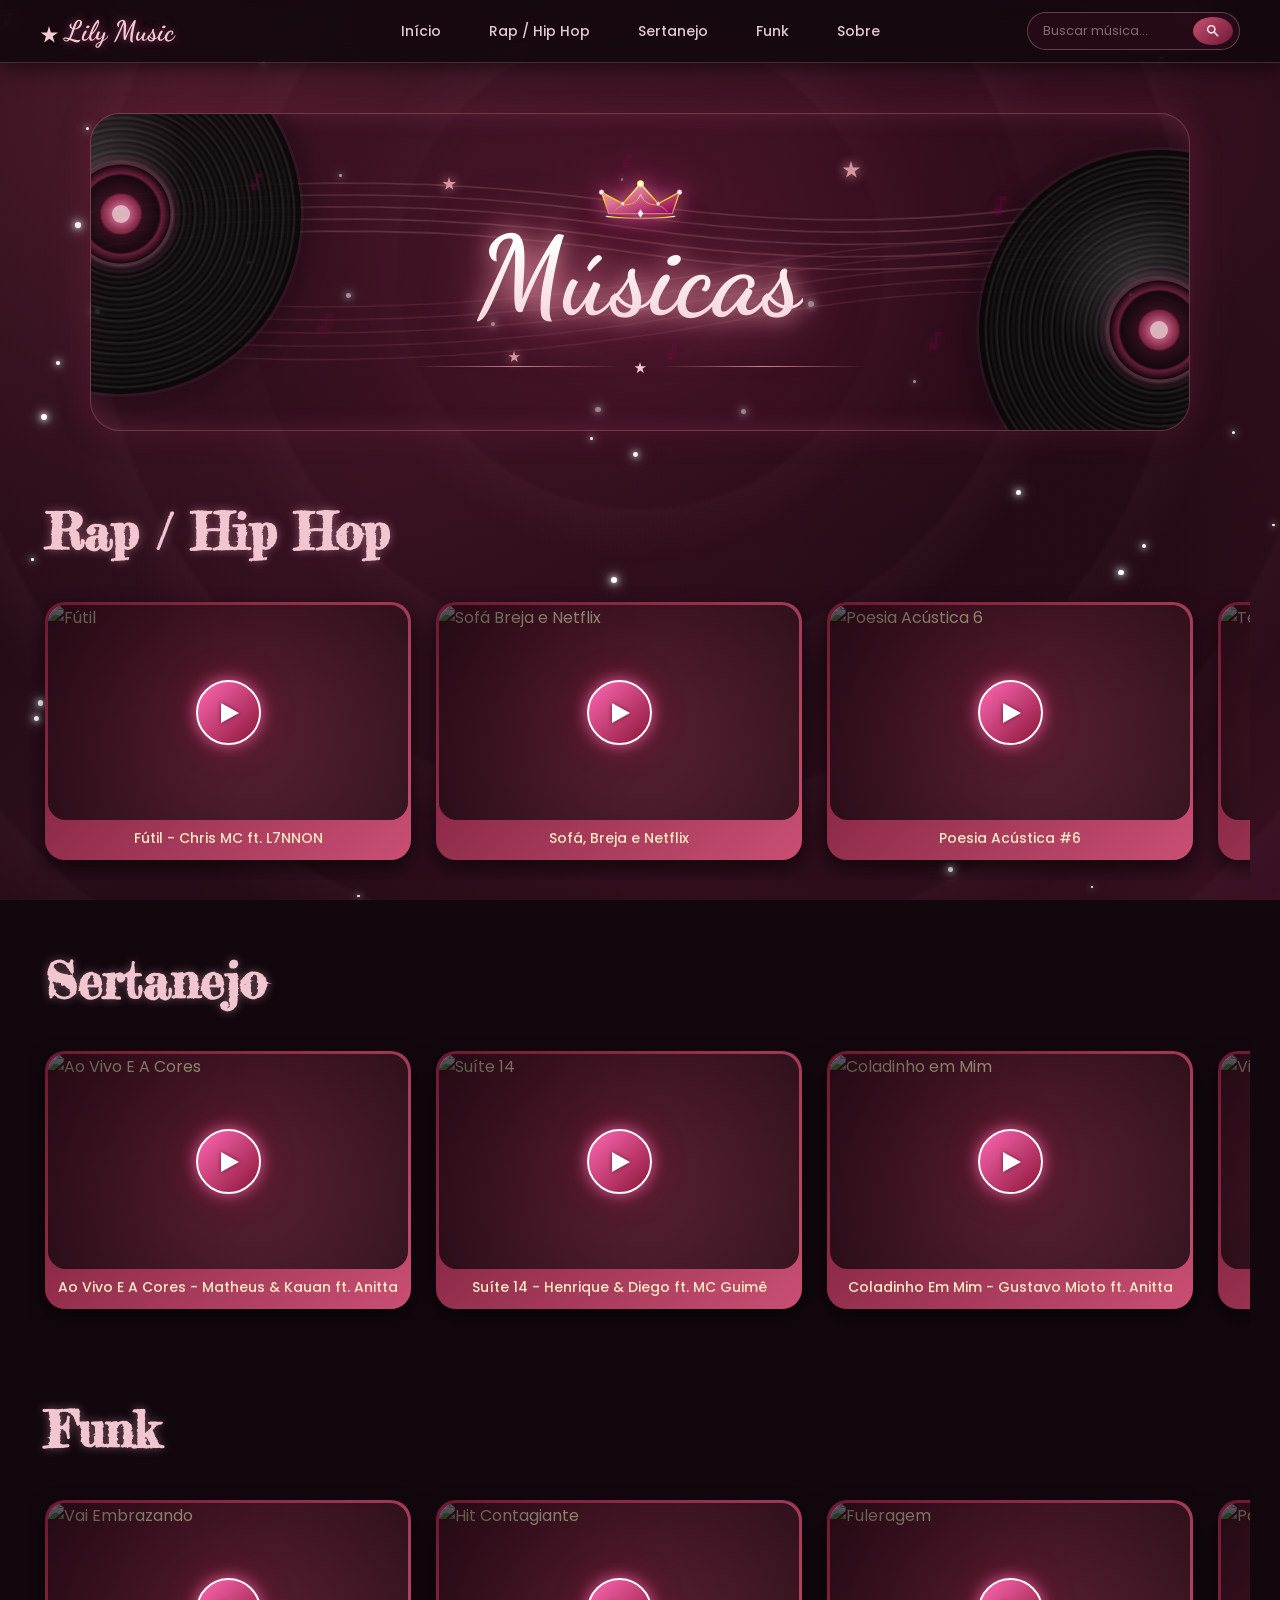
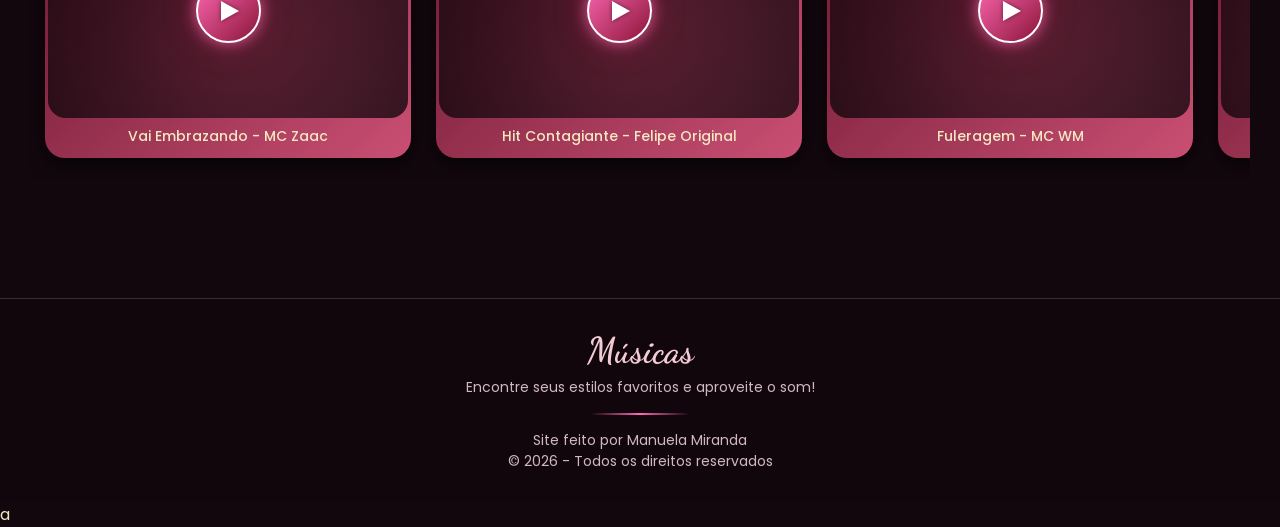
==== commit c3511db1: "et" ====
--- a/index.html
+++ b/index.html
@@ -1,365 +1,880 @@
 <!DOCTYPE html>
 <html lang="pt-BR">
+
 <head>
     <meta charset="UTF-8">
     <meta name="viewport" content="width=device-width, initial-scale=1.0">
-    <title>Lily Music</title>
-    
+    <link rel="stylesheet" href="style.css">
+    <title>Lily - Músicas</title>
+
     <style>
-        /* ESTILOS GERAIS (CSS) */
-        * {
-            margin: 0;
-            padding: 0;
-            box-sizing: border-box;
-            font-family: Arial, Helvetica, sans-serif;
-        }
-
-        body {
-            background-color: #121212;
-            color: #ffffff;
-            line-height: 1.6;
-        }
-
-        /* CABEÇALHO E NAVEGAÇÃO */
-        .cabecalho {
-            background-color: #1e1e1e;
-            padding: 15px 30px;
-            display: flex;
-            justify-content: space-between;
-            align-items: center;
-            position: sticky;
+        /* ESTILOS DE ELEMENTOS ARTÍSTICOS E SVG (Sem Emojis) */
+        .svg-icon {
+            display: inline-block;
+            vertical-align: middle;
+            fill: currentColor;
+        }
+
+        /* BANNER */
+        .banner-destaque {
+            position: relative;
+            overflow: hidden;
+            perspective: 1000px;
+            padding: 60px 20px 50px 20px;
+            text-align: center;
+        }
+
+        /* PAUTAS MUSICAIS CONTINUAS (5 LINHAS REAIS EM PERSPECTIVA) */
+        .ondas-perspectiva-fundo {
+            position: absolute;
             top: 0;
-            z-index: 1000;
-            border-bottom: 2px solid #333;
-        }
-
-        .logo {
-            font-size: 24px;
-            font-weight: bold;
-            color: #ff0055;
-            text-decoration: none;
-        }
-
-        .menu-navegacao a {
-            color: #ccc;
-            text-decoration: none;
-            margin-left: 20px;
-            transition: color 0.3s;
-        }
-
-        .menu-navegacao a:hover {
-            color: #ff0055;
-        }
-
-        /* BARRA DE PESQUISA */
-        .container-busca {
-            display: flex;
-            align-items: center;
-            background-color: #2b2b2b;
-            padding: 5px 10px;
-            border-radius: 20px;
-        }
-
-        .container-busca input {
-            background: transparent;
-            border: none;
-            color: #fff;
-            padding: 8px;
-            outline: none;
-            width: 180px;
-        }
-
-        .container-busca button {
-            background-color: #ff0055;
-            border: none;
-            color: #fff;
-            padding: 8px 15px;
-            border-radius: 15px;
-            cursor: pointer;
-            transition: background 0.3s;
-        }
-
-        .container-busca button:hover {
-            background-color: #d60047;
-        }
-
-        /* SEÇÕES DE MÚSICA */
-        main {
-            padding: 30px;
-            max-width: 1200px;
-            margin: 0 auto;
-        }
-
-        .secao-genero {
-            margin-bottom: 40px;
-        }
-
-        .titulo-secao {
-            font-size: 22px;
-            margin-bottom: 20px;
-            border-left: 4px solid #ff0055;
-            padding-left: 10px;
-            transition: background 0.5s;
-        }
-
-        /* GRID DE VÍDEOS */
-        .grid-videos {
-            display: grid;
-            grid-template-columns: repeat(auto-fill, minmax(280px, 1fr));
-            gap: 20px;
-        }
-
-        /* CARD DE VÍDEO */
-        .card-video {
-            background-color: #1e1e1e;
-            border-radius: 10px;
-            overflow: hidden;
-            transition: transform 0.3s ease, box-shadow 0.3s ease, outline 0.3s ease;
-        }
-
-        .card-video:hover {
-            transform: translateY(-5px);
-        }
-
-        /* EFEITO DE DESTAQUE NA PESQUISA */
-        .card-destacado {
-            transform: scale(1.05);
-            outline: 3px solid #ff0055;
-            box-shadow: 0 0 25px rgba(255, 0, 85, 0.8);
-        }
-
-        .wrapper-video {
-            position: relative;
+            left: -5%;
+            width: 110%;
+            height: 100%;
+            z-index: 1;
+            transform: rotateX(20deg) rotateZ(-1deg) scale(1.05);
+            transform-origin: bottom center;
+            pointer-events: none;
+            opacity: 0.85;
+        }
+
+        .pauta-linha-svg {
+            position: absolute;
             width: 100%;
-            padding-top: 56.25%; /* Proporção 16:9 */
-            background-color: #000;
-        }
-
-        .yt-player-container {
+            height: 100%;
+            top: 0;
+            left: 0;
+        }
+
+        /* DISCOS */
+        .disco {
+            position: absolute;
+            z-index: 2;
+        }
+
+        /* NOTAS ROSA / VINHO TRANSPARENTES EM VETOR ESPALHADAS */
+        .notas-rosa-espalhadas {
             position: absolute;
             top: 0;
             left: 0;
             width: 100%;
             height: 100%;
-        }
-
-        .overlay-play {
+            z-index: 3;
+            pointer-events: none;
+        }
+
+        .nota-vetor {
             position: absolute;
-            top: 0;
-            left: 0;
-            width: 100%;
-            height: 100%;
-            cursor: pointer;
-        }
-
-        .overlay-play img {
-            width: 100%;
-            height: 100%;
-            object-fit: cover;
-        }
-
-        .botao-play-custom {
+            fill: #8b004f;
+            opacity: 0.32;
+            filter: drop-shadow(0 0 6px rgba(219, 112, 147, 0.4));
+            animation: flutuarNotas 4s ease-in-out infinite alternate;
+        }
+
+        @keyframes flutuarNotas {
+            from { transform: translateY(0px) rotate(0deg); }
+            to { transform: translateY(-8px) rotate(8deg); }
+        }
+
+        .pos-n1 { top: 18%; left: 14%; width: 22px; animation-delay: 0s; }
+        .pos-n2 { top: 62%; left: 20%; width: 28px; opacity: 0.22; animation-delay: 1s; }
+        .pos-n3 { top: 25%; right: 16%; width: 26px; animation-delay: 0.5s; }
+        .pos-n4 { top: 68%; right: 22%; width: 24px; opacity: 0.28; animation-delay: 1.5s; }
+        .pos-n5 { top: 12%; left: 48%; width: 18px; animation-delay: 0.8s; }
+        .pos-n6 { top: 72%; left: 52%; width: 20px; animation-delay: 1.2s; }
+
+        /* CONTAINER DA COROA E TÍTULO */
+        .container-titulo-coroa {
+            position: relative;
+            z-index: 5;
+            display: inline-flex;
+            flex-direction: column;
+            align-items: center;
+        }
+
+        /* NOVA COROA ELEGANTE, PONTUDA, ROSA/VINHO E BRILHANTE */
+        .coroa-caligrafica-svg {
+            width: 85px;
+            height: 55px;
+            margin-bottom: -18px; /* Bem próxima do título "Músicas" */
+            filter: drop-shadow(0 0 10px rgba(219, 112, 147, 0.85)) drop-shadow(0 0 18px rgba(139, 0, 79, 0.6));
+            animation: brilharEFlutuarCoroa 3s ease-in-out infinite alternate;
+        }
+
+        @keyframes brilharEFlutuarCoroa {
+            0% {
+                transform: translateY(0) scale(1);
+                filter: drop-shadow(0 0 8px rgba(219, 112, 147, 0.75)) drop-shadow(0 0 12px rgba(139, 0, 79, 0.5));
+            }
+            100% {
+                transform: translateY(-4px) scale(1.03);
+                filter: drop-shadow(0 0 14px rgba(255, 182, 193, 0.95)) drop-shadow(0 0 22px rgba(219, 112, 147, 0.8));
+            }
+        }
+
+        /* BRILHOS EM SVG */
+        .brilho-svg {
             position: absolute;
-            top: 50%;
-            left: 50%;
-            transform: translate(-50%, -50%);
-            width: 50px;
-            height: 50px;
-            background-color: rgba(255, 0, 85, 0.9);
-            border: none;
-            border-radius: 50%;
-            cursor: pointer;
-        }
-
-        .botao-play-custom::after {
-            content: '';
-            position: absolute;
-            top: 50%;
-            left: 55%;
-            transform: translate(-50%, -50%);
-            border-style: solid;
-            border-width: 8px 0 8px 14px;
-            border-color: transparent transparent transparent #ffffff;
-        }
-
-        .titulo-video {
-            padding: 15px;
-            font-size: 16px;
-            font-weight: bold;
-            text-align: center;
-        }
-
-        /* SEÇÃO SOBRE E RODAPÉ */
-        .secao-sobre {
-            background-color: #1e1e1e;
-            padding: 20px;
-            border-radius: 10px;
-            margin-top: 50px;
-        }
-
-        .rodape {
-            text-align: center;
-            padding: 20px;
-            background-color: #1e1e1e;
-            margin-top: 40px;
-            border-top: 1px solid #333;
-            color: #888;
-        }
-
-        /* ANIMAÇÃO PARA DESTAQUE DO TÍTULO DO MENU */
-        .destaque-temporario {
-            background-color: rgba(255, 0, 85, 0.3);
-            padding-left: 15px;
-            border-radius: 5px;
-        }
+            fill: #ffb6c1;
+            opacity: 0.8;
+            filter: drop-shadow(0 0 6px #ffb6c1);
+            pointer-events: none;
+            z-index: 4;
+        }
+
+        .pos-b1 { top: 20%; left: 32%; width: 14px; }
+        .pos-b2 { top: 15%; right: 30%; width: 18px; }
+        .pos-b3 { top: 75%; left: 38%; width: 12px; }
     </style>
 </head>
+
 <body>
 
-    <!-- CABEÇALHO -->
-    <header class="cabecalho">
-        <a href="#" class="logo">Lily Music</a>
-        
-        <nav class="menu-navegacao">
-            <a href="#rap" onclick="destacarTitulo('titulo-rap')">Rap</a>
-            <a href="#sertanejo" onclick="destacarTitulo('titulo-sertanejo')">Sertanejo</a>
-            <a href="#funk" onclick="destacarTitulo('titulo-funk')">Funk</a>
-            <a href="#sobre">Sobre</a>
+    <!-- PARTICULAS COM NOTAS VETORIAIS -->
+    <div class="particulas">
+        <span></span><span></span><span></span><span></span><span></span>
+        <span></span><span></span><span></span><span></span><span></span>
+
+        <div class="nota-musical">
+            <svg class="svg-icon" viewBox="0 0 24 24" width="16" height="16"><path fill="#db7093" d="M12 3v10.55c-.59-.34-1.27-.55-2-.55-2.21 0-4 1.79-4 4s1.79 4 4 4 4-1.79 4-4V7h4V3h-6z"/></svg>
+        </div>
+        <div class="nota-musical">
+            <svg class="svg-icon" viewBox="0 0 24 24" width="16" height="16"><path fill="#db7093" d="M12 3v10.55c-.59-.34-1.27-.55-2-.55-2.21 0-4 1.79-4 4s1.79 4 4 4 4-1.79 4-4V7h4V3h-6z"/></svg>
+        </div>
+    </div>
+
+    <div id="container-estrelas"></div>
+
+    <header class="menu-superior">
+
+        <div class="logo">
+            <svg class="svg-icon" viewBox="0 0 24 24" width="18" height="18" fill="#ffd700"><path d="M12 0l2.5 8.5H24l-7 5 2.5 8.5-7-5-7 5 2.5-8.5-7-5h8.5z"/></svg>
+            Lily Music
+        </div>
+
+        <nav class="nav-central">
+            <ul>
+                <li><a href="#inicio">Início</a></li>
+
+                <li>
+                    <a href="#rap" onclick="destacarTitulo('titulo-rap')">
+                        Rap / Hip Hop
+                    </a>
+                </li>
+
+                <li>
+                    <a href="#sertanejo" onclick="destacarTitulo('titulo-sertanejo')">
+                        Sertanejo
+                    </a>
+                </li>
+
+                <li>
+                    <a href="#funk" onclick="destacarTitulo('titulo-funk')">
+                        Funk
+                    </a>
+                </li>
+
+                <li><a href="#sobre">Sobre</a></li>
+            </ul>
         </nav>
 
-        <div class="container-busca">
-            <input type="text" id="campo-busca" placeholder="Pesquisar música..." onkeypress="verificarEnter(event)">
-            <button onclick="buscarMusica()">Buscar</button>
+        <div class="caixa-pesquisa">
+            <input
+                type="text"
+                id="campo-busca"
+                placeholder="Buscar música..."
+                onkeypress="verificarEnter(event)"
+            >
+            <button onclick="buscarMusica()">
+                <!-- ÍCONE DE LUPA VETORIAL -->
+                <svg class="svg-icon" viewBox="0 0 24 24" width="16" height="16" fill="#fff">
+                    <path d="M15.5 14h-.79l-.28-.27C15.41 12.59 16 11.11 16 9.5 16 5.91 13.09 3 9.5 3S3 5.91 3 9.5 5.91 16 9.5 16c1.61 0 3.09-.59 4.23-1.57l.27.28v.79l5 4.99L20.49 19l-4.99-5zm-6 0C7.01 14 5 11.99 5 9.5S7.01 5 9.5 5 14 7.01 14 9.5 11.99 14 9.5 14z"/>
+                </svg>
+            </button>
         </div>
+
     </header>
 
-    <!-- CONTEÚDO PRINCIPAL -->
-    <main>
-
-        <!-- SEÇÃO RAP -->
-        <section id="rap" class="secao-genero">
-            <h2 id="titulo-rap" class="titulo-secao">Rap</h2>
-            <div class="grid-videos">
-                
-                <div class="card-video" data-nome="rap 1">
-                    <div class="wrapper-video">
-                        <div id="player-rap1" class="yt-player-container"></div>
-                        <div class="overlay-play" onclick="iniciarVideo(this, 'rap1')">
-                            <img src="https://img.youtube.com/vi/dQw4w9WgXcQ/hqdefault.jpg" alt="Rap 1">
-                            <button class="botao-play-custom"></button>
-                        </div>
-                    </div>
-                    <p class="titulo-video">Música de Rap 1</p>
+
+    <main id="inicio" class="conteudo-principal">
+
+        <!-- BANNER REVISADO -->
+        <div class="banner-destaque">
+
+            <!-- PAUTAS MUSICAIS COMPLETAS (5 LINHAS CONTINUAS SUAVES EM PERSPECTIVA) -->
+            <div class="ondas-perspectiva-fundo">
+                <svg viewBox="0 0 1200 350" preserveAspectRatio="none" class="pauta-linha-svg">
+                    <!-- PRIMEIRA PAUTA (5 LINHAS) -->
+                    <path d="M 0,80 Q 300,30 600,90 T 1200,60" fill="none" stroke="rgba(255, 182, 193, 0.22)" stroke-width="1.8" />
+                    <path d="M 0,95 Q 300,45 600,105 T 1200,75" fill="none" stroke="rgba(255, 182, 193, 0.22)" stroke-width="1.8" />
+                    <path d="M 0,110 Q 300,60 600,120 T 1200,90" fill="none" stroke="rgba(255, 182, 193, 0.22)" stroke-width="1.8" />
+                    <path d="M 0,125 Q 300,75 600,135 T 1200,105" fill="none" stroke="rgba(255, 182, 193, 0.22)" stroke-width="1.8" />
+                    <path d="M 0,140 Q 300,90 600,150 T 1200,120" fill="none" stroke="rgba(255, 182, 193, 0.22)" stroke-width="1.8" />
+
+                    <!-- SEGUNDA PAUTA SUAVE DE FUNDO (5 LINHAS) -->
+                    <path d="M 0,180 Q 350,240 700,170 T 1200,210" fill="none" stroke="rgba(219, 112, 147, 0.18)" stroke-width="1.5" />
+                    <path d="M 0,195 Q 350,255 700,185 T 1200,225" fill="none" stroke="rgba(219, 112, 147, 0.18)" stroke-width="1.5" />
+                    <path d="M 0,210 Q 350,270 700,200 T 1200,240" fill="none" stroke="rgba(219, 112, 147, 0.18)" stroke-width="1.5" />
+                    <path d="M 0,225 Q 350,285 700,215 T 1200,255" fill="none" stroke="rgba(219, 112, 147, 0.18)" stroke-width="1.5" />
+                    <path d="M 0,240 Q 350,300 700,230 T 1200,270" fill="none" stroke="rgba(219, 112, 147, 0.18)" stroke-width="1.5" />
+                </svg>
+            </div>
+
+            <!-- DISCOS DECORATIVOS -->
+            <div class="disco disco-esquerdo">
+                <div class="anel-disco"></div>
+                <div class="centro-disco"></div>
+            </div>
+
+            <div class="disco disco-direito">
+                <div class="anel-disco"></div>
+                <div class="centro-disco"></div>
+            </div>
+
+            <!-- NOTAS MUSICAIS VETORIAIS ROSA/VINHO TRANSPARENTES -->
+            <div class="notas-rosa-espalhadas">
+                <svg class="nota-vetor pos-n1" viewBox="0 0 24 24"><path d="M12 3v10.55c-.59-.34-1.27-.55-2-.55-2.21 0-4 1.79-4 4s1.79 4 4 4 4-1.79 4-4V7h4V3h-6z"/></svg>
+                <svg class="nota-vetor pos-n2" viewBox="0 0 24 24"><path d="M12 3v10.55c-.59-.34-1.27-.55-2-.55-2.21 0-4 1.79-4 4s1.79 4 4 4 4-1.79 4-4V7h4V3h-6z"/></svg>
+                <svg class="nota-vetor pos-n3" viewBox="0 0 24 24"><path d="M12 3v10.55c-.59-.34-1.27-.55-2-.55-2.21 0-4 1.79-4 4s1.79 4 4 4 4-1.79 4-4V7h4V3h-6z"/></svg>
+                <svg class="nota-vetor pos-n4" viewBox="0 0 24 24"><path d="M12 3v10.55c-.59-.34-1.27-.55-2-.55-2.21 0-4 1.79-4 4s1.79 4 4 4 4-1.79 4-4V7h4V3h-6z"/></svg>
+                <svg class="nota-vetor pos-n5" viewBox="0 0 24 24"><path d="M12 3v10.55c-.59-.34-1.27-.55-2-.55-2.21 0-4 1.79-4 4s1.79 4 4 4 4-1.79 4-4V7h4V3h-6z"/></svg>
+                <svg class="nota-vetor pos-n6" viewBox="0 0 24 24"><path d="M12 3v10.55c-.59-.34-1.27-.55-2-.55-2.21 0-4 1.79-4 4s1.79 4 4 4 4-1.79 4-4V7h4V3h-6z"/></svg>
+            </div>
+
+            <!-- BRILHOS EM VETOR -->
+            <svg class="brilho-svg pos-b1" viewBox="0 0 24 24"><path d="M12 0l2.5 8.5H24l-7 5 2.5 8.5-7-5-7 5 2.5-8.5-7-5h8.5z"/></svg>
+            <svg class="brilho-svg pos-b2" viewBox="0 0 24 24"><path d="M12 0l2.5 8.5H24l-7 5 2.5 8.5-7-5-7 5 2.5-8.5-7-5h8.5z"/></svg>
+            <svg class="brilho-svg pos-b3" viewBox="0 0 24 24"><path d="M12 0l2.5 8.5H24l-7 5 2.5 8.5-7-5-7 5 2.5-8.5-7-5h8.5z"/></svg>
+
+            <!-- COROA PONTUDA ELEGANTE ROSA/VINHO + TÍTULO "MÚSICAS" -->
+            <div class="container-titulo-coroa">
+                <svg class="coroa-caligrafica-svg" viewBox="0 0 120 70">
+                    <defs>
+                        <!-- DEGRADÊ ROSA A VINHO -->
+                        <linearGradient id="gradCoroa" x1="0%" y1="0%" x2="100%" y2="100%">
+                            <stop offset="0%" stop-color="#ffb6c1" />
+                            <stop offset="40%" stop-color="#db7093" />
+                            <stop offset="100%" stop-color="#8b004f" />
+                        </linearGradient>
+                        
+                        <!-- DEGRADÊ DOURADO DE BRILHO PARA DETALHES -->
+                        <linearGradient id="gradDourado" x1="0%" y1="0%" x2="0%" y2="100%">
+                            <stop offset="0%" stop-color="#ffffff" />
+                            <stop offset="50%" stop-color="#ffd700" />
+                            <stop offset="100%" stop-color="#db7093" />
+                        </linearGradient>
+                    </defs>
+
+                    <!-- CORPO DA COROA PONTUDA E ELEGANTE -->
+                    <path d="M 15 52 L 5 22 L 35 38 L 60 10 L 85 38 L 115 22 L 105 52 Z" 
+                          fill="url(#gradCoroa)" 
+                          stroke="url(#gradDourado)" 
+                          stroke-width="1.8" 
+                          stroke-linejoin="round" />
+
+                    <!-- CURVAS CALIGRÁFICAS INTERNAS -->
+                    <path d="M 22 50 C 35 32 50 48 60 25 C 70 48 85 32 98 50" 
+                          fill="none" 
+                          stroke="url(#gradDourado)" 
+                          stroke-width="1.2" 
+                          opacity="0.85" />
+
+                    <!-- BASE DA COROA TRABALHADA -->
+                    <path d="M 12 56 C 40 60 80 60 108 56" 
+                          fill="none" 
+                          stroke="url(#gradDourado)" 
+                          stroke-width="2" 
+                          stroke-linecap="round" />
+
+                    <!-- GEMAS / BRILHOS NAS PONTAS -->
+                    <circle cx="5" cy="22" r="3.5" fill="#fff" stroke="#db7093" stroke-width="1" />
+                    <circle cx="35" cy="38" r="2.5" fill="#fff" stroke="#db7093" stroke-width="1" />
+                    <circle cx="60" cy="10" r="4.5" fill="#ffffff" stroke="#ffd700" stroke-width="1.2" />
+                    <circle cx="85" cy="38" r="2.5" fill="#fff" stroke="#db7093" stroke-width="1" />
+                    <circle cx="115" cy="22" r="3.5" fill="#fff" stroke="#db7093" stroke-width="1" />
+                    
+                    <!-- PEQUENO DIAMANTE NO CENTRO DA BASE -->
+                    <polygon points="60,46 64,52 60,58 56,52" fill="#ffffff" opacity="0.9" />
+                </svg>
+
+                <h1 class="titulo-assinatura">Músicas</h1>
+            </div>
+
+            <div class="divisor-banner">
+                <div class="linha-lado"></div>
+                <span class="estrela-central">
+                    <svg class="svg-icon" viewBox="0 0 24 24" width="12" height="12" fill="#e0e0e0"><path d="M12 0l2.5 8.5H24l-7 5 2.5 8.5-7-5-7 5 2.5-8.5-7-5h8.5z"/></svg>
+                </span>
+                <div class="linha-lado"></div>
+            </div>
+
+        </div>
+
+
+        <!-- RAP / HIP HOP -->
+        <section id="rap" class="secao-musica">
+
+            <h2 id="titulo-rap">Rap / Hip Hop</h2>
+
+            <div class="videos">
+
+                <div class="card-video" data-nome="futil chris mc l7nnon">
+                    <div class="wrapper-video">
+                        <div id="player-7c3SWrQIE0A" class="yt-player-container"></div>
+
+                        <div class="overlay-play" onclick="iniciarVideo(this, '7c3SWrQIE0A')">
+                            <img
+                                src="https://img.youtube.com/vi/7c3SWrQIE0A/hqdefault.jpg"
+                                alt="Fútil"
+                            >
+                            <button class="botao-play-custom"></button>
+                        </div>
+                    </div>
+
+                    <p class="titulo-video">Fútil - Chris MC ft. L7NNON</p>
+                </div>
+
+
+                <div class="card-video" data-nome="sofa breja netflix">
+                    <div class="wrapper-video">
+                        <div id="player-ncLaAaENRWY" class="yt-player-container"></div>
+
+                        <div class="overlay-play" onclick="iniciarVideo(this, 'ncLaAaENRWY')">
+                            <img
+                                src="https://img.youtube.com/vi/ncLaAaENRWY/hqdefault.jpg"
+                                alt="Sofá Breja e Netflix"
+                            >
+                            <button class="botao-play-custom"></button>
+                        </div>
+                    </div>
+
+                    <p class="titulo-video">Sofá, Breja e Netflix</p>
+                </div>
+
+
+                <div class="card-video" data-nome="poesia acustica 6">
+                    <div class="wrapper-video">
+                        <div id="player-jK2k1P56Cno" class="yt-player-container"></div>
+
+                        <div class="overlay-play" onclick="iniciarVideo(this, 'jK2k1P56Cno')">
+                            <img
+                                src="https://img.youtube.com/vi/jK2k1P56Cno/hqdefault.jpg"
+                                alt="Poesia Acústica 6"
+                            >
+                            <button class="botao-play-custom"></button>
+                        </div>
+                    </div>
+
+                    <p class="titulo-video">Poesia Acústica #6</p>
+                </div>
+
+
+                <div class="card-video" data-nome="te encontrar na lapa">
+                    <div class="wrapper-video">
+                        <div id="player-439kVuNoNrA" class="yt-player-container"></div>
+
+                        <div class="overlay-play" onclick="iniciarVideo(this, '439kVuNoNrA')">
+                            <img
+                                src="https://img.youtube.com/vi/439kVuNoNrA/hqdefault.jpg"
+                                alt="Te Encontrar na Lapa"
+                            >
+                            <button class="botao-play-custom"></button>
+                        </div>
+                    </div>
+
+                    <p class="titulo-video">Te Encontrar na Lapa</p>
+                </div>
+
+
+                <div class="card-video" data-nome="pensando em mim">
+                    <div class="wrapper-video">
+                        <div id="player-uK6UB4yVXMU" class="yt-player-container"></div>
+
+                        <div class="overlay-play" onclick="iniciarVideo(this, 'uK6UB4yVXMU')">
+                            <img
+                                src="https://img.youtube.com/vi/uK6UB4yVXMU/hqdefault.jpg"
+                                alt="Pensando em Mim"
+                            >
+                            <button class="botao-play-custom"></button>
+                        </div>
+                    </div>
+
+                    <p class="titulo-video">Pensando em Mim</p>
+                </div>
+
+
+                <div class="card-video" data-nome="beatriz">
+                    <div class="wrapper-video">
+                        <div id="player-qcbrCmIt7ww" class="yt-player-container"></div>
+
+                        <div class="overlay-play" onclick="iniciarVideo(this, 'qcbrCmIt7ww')">
+                            <img
+                                src="https://img.youtube.com/vi/qcbrCmIt7ww/hqdefault.jpg"
+                                alt="Beatriz"
+                            >
+                            <button class="botao-play-custom"></button>
+                        </div>
+                    </div>
+
+                    <p class="titulo-video">Beatriz</p>
                 </div>
 
             </div>
         </section>
 
-        <!-- SEÇÃO SERTANEJO -->
-        <section id="sertanejo" class="secao-genero">
-            <h2 id="titulo-sertanejo" class="titulo-secao">Sertanejo</h2>
-            <div class="grid-videos">
-                
-                <div class="card-video" data-nome="sertanejo 1">
-                    <div class="wrapper-video">
-                        <div id="player-sert1" class="yt-player-container"></div>
-                        <div class="overlay-play" onclick="iniciarVideo(this, 'sert1')">
-                            <img src="https://img.youtube.com/vi/dQw4w9WgXcQ/hqdefault.jpg" alt="Sertanejo 1">
-                            <button class="botao-play-custom"></button>
-                        </div>
-                    </div>
-                    <p class="titulo-video">Música de Sertanejo 1</p>
+
+        <!-- SERTANEJO -->
+        <section id="sertanejo" class="secao-musica">
+
+            <h2 id="titulo-sertanejo">Sertanejo</h2>
+
+            <div class="videos">
+
+                <div class="card-video" data-nome="ao vivo e a cores">
+                    <div class="wrapper-video">
+                        <div id="player-iyI9RMkEzbQ" class="yt-player-container"></div>
+
+                        <div class="overlay-play" onclick="iniciarVideo(this, 'iyI9RMkEzbQ')">
+                            <img
+                                src="https://img.youtube.com/vi/iyI9RMkEzbQ/hqdefault.jpg"
+                                alt="Ao Vivo E A Cores"
+                            >
+                            <button class="botao-play-custom"></button>
+                        </div>
+                    </div>
+
+                    <p class="titulo-video">
+                        Ao Vivo E A Cores - Matheus & Kauan ft. Anitta
+                    </p>
+                </div>
+
+
+                <div class="card-video" data-nome="suite 14">
+                    <div class="wrapper-video">
+                        <div id="player-gmvFLIuVAbA" class="yt-player-container"></div>
+
+                        <div class="overlay-play" onclick="iniciarVideo(this, 'gmvFLIuVAbA')">
+                            <img
+                                src="https://img.youtube.com/vi/gmvFLIuVAbA/hqdefault.jpg"
+                                alt="Suíte 14"
+                            >
+                            <button class="botao-play-custom"></button>
+                        </div>
+                    </div>
+
+                    <p class="titulo-video">
+                        Suíte 14 - Henrique & Diego ft. MC Guimê
+                    </p>
+                </div>
+
+
+                <div class="card-video" data-nome="coladinho em mim">
+                    <div class="wrapper-video">
+                        <div id="player-e5Ct8ZW_rcs" class="yt-player-container"></div>
+
+                        <div class="overlay-play" onclick="iniciarVideo(this, 'e5Ct8ZW_rcs')">
+                            <img
+                                src="https://img.youtube.com/vi/e5Ct8ZW_rcs/hqdefault.jpg"
+                                alt="Coladinho em Mim"
+                            >
+                            <button class="botao-play-custom"></button>
+                        </div>
+                    </div>
+
+                    <p class="titulo-video">
+                        Coladinho Em Mim - Gustavo Mioto ft. Anitta
+                    </p>
+                </div>
+
+
+                <div class="card-video" data-nome="vinganca">
+                    <div class="wrapper-video">
+                        <div id="player-ex-cr18tKDE" class="yt-player-container"></div>
+
+                        <div class="overlay-play" onclick="iniciarVideo(this, 'ex-cr18tKDE')">
+                            <img
+                                src="https://img.youtube.com/vi/ex-cr18tKDE/hqdefault.jpg"
+                                alt="Vingança"
+                            >
+                            <button class="botao-play-custom"></button>
+                        </div>
+                    </div>
+
+                    <p class="titulo-video">Vingança - Luan Santana</p>
+                </div>
+
+
+                <div class="card-video" data-nome="intencao">
+                    <div class="wrapper-video">
+                        <div id="player-1qKz_QohN7g" class="yt-player-container"></div>
+
+                        <div class="overlay-play" onclick="iniciarVideo(this, '1qKz_QohN7g')">
+                            <img
+                                src="https://img.youtube.com/vi/1qKz_QohN7g/hqdefault.jpg"
+                                alt="Intenção"
+                            >
+                            <button class="botao-play-custom"></button>
+                        </div>
+                    </div>
+
+                    <p class="titulo-video">Intenção - Marília Mendonça</p>
+                </div>
+
+
+                <div class="card-video" data-nome="seu astral">
+                    <div class="wrapper-video">
+                        <div id="player-SETK2maosQY" class="yt-player-container"></div>
+
+                        <div class="overlay-play" onclick="iniciarVideo(this, 'SETK2maosQY')">
+                            <img
+                                src="https://img.youtube.com/vi/SETK2maosQY/hqdefault.jpg"
+                                alt="Seu Astral"
+                            >
+                            <button class="botao-play-custom"></button>
+                        </div>
+                    </div>
+
+                    <p class="titulo-video">Seu Astral - Jorge & Mateus</p>
                 </div>
 
             </div>
         </section>
 
-        <!-- SEÇÃO FUNK -->
-        <section id="funk" class="secao-genero">
-            <h2 id="titulo-funk" class="titulo-secao">Funk</h2>
-            <div class="grid-videos">
+
+        <!-- FUNK -->
+        <section id="funk" class="secao-musica">
+
+            <h2 id="titulo-funk">Funk</h2>
+
+            <div class="videos">
+
+                <div class="card-video" data-nome="vai embrazando">
+                    <div class="wrapper-video">
+                        <div id="player-Nk7S7D0CQOY" class="yt-player-container"></div>
+
+                        <div class="overlay-play" onclick="iniciarVideo(this, 'Nk7S7D0CQOY')">
+                            <img
+                                src="https://img.youtube.com/vi/Nk7S7D0CQOY/hqdefault.jpg"
+                                alt="Vai Embrazando"
+                            >
+                            <button class="botao-play-custom"></button>
+                        </div>
+                    </div>
+
+                    <p class="titulo-video">Vai Embrazando - MC Zaac</p>
+                </div>
+
+
+                <div class="card-video" data-nome="hit contagiante">
+                    <div class="wrapper-video">
+                        <div id="player-WaOicuaHdzo" class="yt-player-container"></div>
+
+                        <div class="overlay-play" onclick="iniciarVideo(this, 'WaOicuaHdzo')">
+                            <img
+                                src="https://img.youtube.com/vi/WaOicuaHdzo/hqdefault.jpg"
+                                alt="Hit Contagiante"
+                            >
+                            <button class="botao-play-custom"></button>
+                        </div>
+                    </div>
+
+                    <p class="titulo-video">Hit Contagiante - Felipe Original</p>
+                </div>
+
+
+                <div class="card-video" data-nome="fuleragem">
+                    <div class="wrapper-video">
+                        <div id="player-sdcoyDUfbG0" class="yt-player-container"></div>
+
+                        <div class="overlay-play" onclick="iniciarVideo(this, 'sdcoyDUfbG0')">
+                            <img
+                                src="https://img.youtube.com/vi/sdcoyDUfbG0/hqdefault.jpg"
+                                alt="Fuleragem"
+                            >
+                            <button class="botao-play-custom"></button>
+                        </div>
+                    </div>
+
+                    <p class="titulo-video">Fuleragem - MC WM</p>
+                </div>
+
+
+                <div class="card-video" data-nome="pandora">
+                    <div class="wrapper-video">
+                        <div id="player-6MNxuMgg58k" class="yt-player-container"></div>
+
+                        <div class="overlay-play" onclick="iniciarVideo(this, '6MNxuMgg58k')">
+                            <img
+                                src="https://img.youtube.com/vi/6MNxuMgg58k/hqdefault.jpg"
+                                alt="Pandora"
+                            >
+                            <button class="botao-play-custom"></button>
+                        </div>
+                    </div>
+
+                    <p class="titulo-video">Pandora</p>
+                </div>
+
 
                 <div class="card-video" data-nome="trilogia 150">
                     <div class="wrapper-video">
                         <div id="player-UTYNURBuv7o" class="yt-player-container"></div>
+
                         <div class="overlay-play" onclick="iniciarVideo(this, 'UTYNURBuv7o')">
-                            <img src="https://img.youtube.com/vi/UTYNURBuv7o/hqdefault.jpg" alt="Trilogia 150">
-                            <button class="botao-play-custom"></button>
-                        </div>
-                    </div>
-                    <p class="titulo-video">Trilogia 150 BPM</p>
+                            <img
+                                src="https://img.youtube.com/vi/UTYNURBuv7o/hqdefault.jpg"
+                                alt="Trilogia 150"
+                            >
+                            <button class="botao-play-custom"></button>
+                        </div>
+                    </div>
+
+                    <p class="titulo-video">Trilogia 150</p>
+                </div>
+
+
+                <div class="card-video" data-nome="ate o ceu">
+                    <div class="wrapper-video">
+                        <div id="player-49ez6OpzU6c" class="yt-player-container"></div>
+
+                        <div class="overlay-play" onclick="iniciarVideo(this, '49ez6OpzU6c')">
+                            <img
+                                src="https://img.youtube.com/vi/49ez6OpzU6c/hqdefault.jpg"
+                                alt="Até o Céu"
+                            >
+                            <button class="botao-play-custom"></button>
+                        </div>
+                    </div>
+
+                    <p class="titulo-video">
+                        Até o Céu - Anitta feat. MC Cabelinho
+                    </p>
+                </div>
+
+
+                <div class="card-video" data-nome="eterna sacanagem">
+                    <div class="wrapper-video">
+                        <div id="player-2ndgHnrJkhA" class="yt-player-container"></div>
+
+                        <div class="overlay-play" onclick="iniciarVideo(this, '2ndgHnrJkhA')">
+                            <img
+                                src="https://img.youtube.com/vi/2ndgHnrJkhA/hqdefault.jpg"
+                                alt="Eterna Sacanagem"
+                            >
+                            <button class="botao-play-custom"></button>
+                        </div>
+                    </div>
+
+                    <p class="titulo-video">Eterna Sacanagem</p>
+                </div>
+
+
+                <div class="card-video" data-nome="tudo aconteceu">
+                    <div class="wrapper-video">
+                        <div id="player-wU1U7Jgq_uo" class="yt-player-container"></div>
+
+                        <div class="overlay-play" onclick="iniciarVideo(this, 'wU1U7Jgq_uo')">
+                            <img
+                                src="https://img.youtube.com/vi/wU1U7Jgq_uo/hqdefault.jpg"
+                                alt="Tudo Aconteceu"
+                            >
+                            <button class="botao-play-custom"></button>
+                        </div>
+                    </div>
+
+                    <p class="titulo-video">
+                        Tudo Aconteceu - MC Du Black, Delacruz
+                    </p>
                 </div>
 
             </div>
         </section>
 
-        <!-- SOBRE -->
-        <section id="sobre" class="secao-sobre">
-            <h2>Sobre o Lily Music</h2>
-            <p>O Lily Music é um espaço dedicado à seleção e reprodução das melhores faixas de Rap, Sertanejo e Funk.</p>
-        </section>
-
     </main>
 
-    <footer class="rodape">
-        <p>&copy; 2026 Lily Music. Todos os direitos reservados.</p>
+
+    <!-- SOBRE -->
+    <footer id="sobre">
+
+        <div class="conteudo-rodape">
+
+            <h3>Músicas</h3>
+
+            <p>
+                Encontre seus estilos favoritos e aproveite o som!
+            </p>
+
+            <div class="linha-decorativa"></div>
+
+            <p class="criadora">
+                Site feito por Manuela Miranda
+            </p>
+
+            <p class="direitos">
+                © 2026 - Todos os direitos reservados
+            </p>
+
+        </div>
+
     </footer>
 
-    <!-- INTERAÇÕES E PESQUISA -->
+
+    <script src="https://www.youtube.com/iframe_api"></script>
+
     <script>
-        // Carrega a API de vídeos do YouTube
-        var tag = document.createElement('script');
-        tag.src = "https://www.youtube.com/iframe_api";
-        var firstScriptTag = document.getElementsByTagName('script')[0];
-        firstScriptTag.parentNode.insertBefore(tag, firstScriptTag);
-
-        var players = {};
-
-        function iniciarVideo(overlayElement, videoId) {
-            overlayElement.style.display = 'none';
-
-            players[videoId] = new YT.Player('player-' + videoId, {
-                height: '100%',
-                width: '100%',
-                videoId: videoId,
-                playerVars: {
-                    'autoplay': 1,
-                    'rel': 0
+        const players = {};
+
+        function destacarTitulo(idTitulo) {
+            const titulo = document.getElementById(idTitulo);
+            if (!titulo) return;
+
+            titulo.classList.remove('efeito-titulo-menu');
+            void titulo.offsetWidth;
+            titulo.classList.add('efeito-titulo-menu');
+
+            setTimeout(() => {
+                titulo.classList.remove('efeito-titulo-menu');
+            }, 3000);
+        }
+
+        function pausarOutrosVideos(idAtual) {
+            Object.keys(players).forEach(id => {
+                if (
+                    id !== idAtual &&
+                    players[id] &&
+                    typeof players[id].pauseVideo === 'function'
+                ) {
+                    players[id].pauseVideo();
                 }
             });
         }
 
-        // BUSCA QUE MANTÉM TODAS AS MÚSICAS E ROLA ATÉ A PESQUISADA
+        function restaurarCapa(videoId) {
+            const playerDiv = document.getElementById('player-' + videoId);
+            if (!playerDiv) return;
+
+            const wrapper = playerDiv.closest('.wrapper-video');
+            if (!wrapper) return;
+
+            const overlay = wrapper.querySelector('.overlay-play');
+            if (overlay) {
+                overlay.style.display = 'flex';
+            }
+
+            if (
+                players[videoId] &&
+                typeof players[videoId].seekTo === 'function'
+            ) {
+                players[videoId].seekTo(0);
+                players[videoId].stopVideo();
+            }
+        }
+
+        function tocarProximoVideo(videoIdAtual) {
+            const playerDivAtual = document.getElementById('player-' + videoIdAtual);
+            if (!playerDivAtual) return;
+
+            const cardAtual = playerDivAtual.closest('.card-video');
+            if (!cardAtual) return;
+
+            const proximoCard = cardAtual.nextElementSibling;
+            if (proximoCard && proximoCard.classList.contains('card-video')) {
+                const overlayProximo = proximoCard.querySelector('.overlay-play');
+                if (overlayProximo) {
+                    const imgOverlay = overlayProximo.querySelector('img');
+                    if (imgOverlay) {
+                        const urlImg = imgOverlay.src;
+                        const match = urlImg.match(/\/vi\/([^\/]+)\//);
+
+                        if (match && match[1]) {
+                            const proximoVideoId = match[1];
+
+                            proximoCard.scrollIntoView({
+                                behavior: 'smooth',
+                                block: 'nearest',
+                                inline: 'center'
+                            });
+
+                            iniciarVideo(overlayProximo, proximoVideoId);
+                        }
+                    }
+                }
+            }
+        }
+
+        function iniciarVideo(elementoOverlay, videoId) {
+            elementoOverlay.style.display = 'none';
+            pausarOutrosVideos(videoId);
+
+            if (players[videoId]) {
+                players[videoId].playVideo();
+            } else {
+                players[videoId] = new YT.Player('player-' + videoId, {
+                    videoId: videoId,
+                    playerVars: {
+                        'autoplay': 1,
+                        'rel': 0
+                    },
+                    events: {
+                        'onReady': function(event) {
+                            event.target.playVideo();
+                        },
+                        'onStateChange': function(event) {
+                            if (event.data === YT.PlayerState.PLAYING) {
+                                pausarOutrosVideos(videoId);
+                            }
+                            if (event.data === YT.PlayerState.ENDED) {
+                                restaurarCapa(videoId);
+                                tocarProximoVideo(videoId);
+                            }
+                        }
+                    }
+                });
+            }
+        }
+
+        function gerarEstrelasPrata() {
+            const container = document.getElementById('container-estrelas');
+            if (!container) return;
+
+            const totalEstrelas = 50;
+
+            for (let i = 0; i < totalEstrelas; i++) {
+                const estrela = document.createElement('div');
+                estrela.classList.add('estrela-prata');
+
+                const posX = Math.random() * 100;
+                const posY = Math.random() * 100;
+                const tamanho = Math.random() * 4 + 2;
+                const duracaoPiscar = Math.random() * 1.2 + 0.5;
+                const duracaoMovimento = Math.random() * 4 + 3;
+                const atraso = Math.random() * 3;
+
+                estrela.style.left = posX + '%';
+                estrela.style.top = posY + '%';
+                estrela.style.width = tamanho + 'px';
+                estrela.style.height = tamanho + 'px';
+                estrela.style.animationDuration = `${duracaoPiscar}s, ${duracaoMovimento}s`;
+                estrela.style.animationDelay = `${atraso}s`;
+
+                container.appendChild(estrela);
+            }
+        }
+
         function buscarMusica() {
-            var termo = document.getElementById('campo-busca').value.toLowerCase().trim();
-            
-            if (termo === '') return;
-
-            var cards = document.querySelectorAll('.card-video');
-            var encontrado = false;
-
-            cards.forEach(function(card) {
-                var nome = card.getAttribute('data-nome') || '';
-                var titulo = card.querySelector('.titulo-video').textContent.toLowerCase();
-
-                // Procura a primeira música que corresponde ao termo digitado
-                if (!encontrado && (nome.includes(termo) || titulo.includes(termo))) {
-                    encontrado = true;
-
-                    // Rola a tela suavemente até a música encontrada
-                    card.scrollIntoView({ behavior: 'smooth', block: 'center' });
-
-                    // Destaca o card temporariamente com borda e brilho
-                    card.classList.add('card-destacado');
-                    setTimeout(function() {
-                        card.classList.remove('card-destacado');
-                    }, 2500);
+            const termo = document.getElementById('campo-busca').value.toLowerCase().trim();
+            const cards = document.querySelectorAll('.card-video');
+
+            cards.forEach(card => {
+                const nome = card.getAttribute('data-nome') || '';
+                const titulo = card.querySelector('.titulo-video')?.innerText.toLowerCase() || '';
+
+                if (nome.includes(termo) || titulo.includes(termo)) {
+                    card.style.display = 'block';
+                } else {
+                    card.style.display = 'none';
                 }
             });
-
-            if (!encontrado) {
-                alert('Música não encontrada!');
-            }
         }
 
         function verificarEnter(event) {
@@ -368,15 +883,10 @@
             }
         }
 
-        function destacarTitulo(idTitulo) {
-            var titulo = document.getElementById(idTitulo);
-            if (titulo) {
-                titulo.classList.add('destaque-temporario');
-                setTimeout(function() {
-                    titulo.classList.remove('destaque-temporario');
-                }, 2000);
-            }
-        }
+        document.addEventListener('DOMContentLoaded', () => {
+            gerarEstrelasPrata();
+        });
     </script>
 </body>
-</html>+
+</html>a
--- a/style.css
+++ b/style.css
@@ -0,0 +1,1360 @@
+@import url('https://fonts.googleapis.com/css2?family=Dancing+Script:wght@700&family=Fredericka+the+Great&family=Poppins:wght@300;400;600&display=swap');
+
+/* =========================================
+   🌐 CONFIGURAÇÕES GERAIS
+========================================= */
+
+* {
+    box-sizing: border-box;
+    margin: 0;
+    padding: 0;
+}
+
+html {
+    scroll-behavior: smooth;
+    scroll-padding-top: 110px;
+}
+
+
+/* =========================================
+   🌌 FUNDO
+========================================= */
+
+body {
+    background-color: #12070d;
+
+    background-image:
+        radial-gradient(ellipse at 15% 10%, rgba(99, 35, 55, 0.7) 0%, transparent 50%),
+        radial-gradient(ellipse at 85% 20%, rgba(78, 23, 45, 0.6) 0%, transparent 50%),
+        radial-gradient(ellipse at 50% 90%, rgba(65, 18, 38, 0.7) 0%, transparent 60%),
+        linear-gradient(135deg, #16070d 0%, #2b0d1b 40%, #12060b 70%, #3a1023 100%);
+
+    background-attachment: fixed;
+    background-size: cover;
+
+    color: #f4e8c1;
+    font-family: 'Poppins', sans-serif;
+
+    min-height: 100vh;
+    overflow-x: hidden;
+}
+
+body::before {
+    content: "";
+
+    position: fixed;
+    inset: 0;
+
+    pointer-events: none;
+    z-index: 0;
+
+    background: repeating-radial-gradient(
+        ellipse at 50% 30%,
+        transparent 0px,
+        transparent 90px,
+        rgba(255, 170, 190, 0.03) 95px,
+        transparent 150px
+    );
+}
+
+
+/* =========================================
+   ✨ ESTRELAS
+========================================= */
+
+#container-estrelas {
+    position: fixed;
+    inset: 0;
+
+    pointer-events: none;
+    z-index: 1;
+
+    overflow: hidden;
+}
+
+.estrela-prata {
+    position: absolute;
+
+    background: #ffffff;
+    border-radius: 50%;
+
+    box-shadow:
+        0 0 6px #ffffff,
+        0 0 12px #e6f0ff,
+        0 0 18px rgba(220, 235, 255, 0.8);
+
+    animation:
+        piscarBrilho 1s infinite alternate ease-in-out,
+        movimentoFlutuante 5s infinite linear;
+}
+
+@keyframes piscarBrilho {
+
+    0% {
+        opacity: 0.15;
+        transform: scale(0.5);
+        box-shadow: 0 0 2px #ffffff;
+    }
+
+    100% {
+        opacity: 1;
+        transform: scale(1.5);
+
+        box-shadow:
+            0 0 10px #ffffff,
+            0 0 20px #d8e6ff,
+            0 0 30px rgba(255, 255, 255, 0.9);
+    }
+}
+
+@keyframes movimentoFlutuante {
+
+    0% {
+        transform: translateY(0px) translateX(0px);
+    }
+
+    50% {
+        transform: translateY(-25px) translateX(15px);
+    }
+
+    100% {
+        transform: translateY(0px) translateX(0px);
+    }
+}
+
+
+/* =========================================
+   📌 MENU SUPERIOR
+========================================= */
+
+.menu-superior {
+    position: sticky;
+    top: 0;
+    z-index: 100;
+
+    display: flex;
+    justify-content: space-between;
+    align-items: center;
+
+    padding: 12px 40px;
+
+    background: rgba(18, 7, 13, 0.88);
+    backdrop-filter: blur(12px);
+
+    border-bottom: 1px solid rgba(255, 180, 200, 0.2);
+
+    box-shadow: 0 4px 20px rgba(0, 0, 0, 0.6);
+}
+
+.menu-superior .logo {
+    font-family: 'Dancing Script', cursive;
+    font-size: 28px;
+
+    color: #f3cbd4;
+    font-weight: bold;
+
+    text-shadow:
+        0 0 10px rgba(255, 105, 180, 0.5);
+
+    white-space: nowrap;
+}
+
+
+/* =========================================
+   🎵 MENU CENTRAL
+========================================= */
+
+.nav-central {
+    position: absolute;
+
+    left: 50%;
+    transform: translateX(-50%);
+}
+
+.nav-central ul {
+    display: flex;
+    list-style: none;
+
+    gap: 12px;
+}
+
+.nav-central a {
+    position: relative;
+
+    color: #e0cad2;
+    text-decoration: none;
+
+    font-size: 14px;
+    font-weight: 500;
+
+    padding: 8px 18px;
+    border-radius: 30px;
+
+    transition: all 0.3s ease;
+
+    display: inline-block;
+}
+
+.nav-central a:hover,
+.nav-central a:focus,
+.nav-central a:active {
+
+    color: #ffffff;
+
+    background:
+        linear-gradient(
+            135deg,
+            rgba(201, 79, 115, 0.8),
+            rgba(110, 24, 51, 0.9)
+        );
+
+    box-shadow:
+        0 0 15px rgba(255, 105, 180, 0.6),
+        inset 0 0 8px rgba(255, 255, 255, 0.3);
+
+    transform: scale(1.05);
+}
+
+
+/* =========================================
+   🔍 PESQUISA
+========================================= */
+
+.caixa-pesquisa {
+    display: flex;
+    align-items: center;
+
+    background: rgba(43, 13, 27, 0.7);
+
+    border:
+        1px solid rgba(255, 182, 193, 0.3);
+
+    border-radius: 25px;
+
+    padding: 4px 6px 4px 15px;
+
+    transition: all 0.3s ease;
+}
+
+.caixa-pesquisa:focus-within {
+    border-color: #ff69b4;
+
+    box-shadow:
+        0 0 12px rgba(255, 105, 180, 0.5);
+
+    background: rgba(55, 15, 35, 0.9);
+}
+
+.caixa-pesquisa input {
+    background: transparent;
+    border: none;
+    outline: none;
+
+    color: #f4e8c1;
+
+    font-family: 'Poppins', sans-serif;
+    font-size: 13px;
+
+    width: 150px;
+
+    transition: width 0.3s ease;
+}
+
+.caixa-pesquisa input:focus {
+    width: 190px;
+}
+
+.caixa-pesquisa input::placeholder {
+    color: rgba(224, 202, 210, 0.5);
+}
+
+.caixa-pesquisa button {
+    background:
+        linear-gradient(135deg, #c94f73, #6e1833);
+
+    border: none;
+    color: white;
+
+    padding: 6px 12px;
+    border-radius: 50%;
+
+    cursor: pointer;
+
+    font-size: 12px;
+
+    transition:
+        transform 0.2s ease,
+        background 0.3s ease;
+}
+
+.caixa-pesquisa button:hover {
+    transform: scale(1.1);
+
+    background:
+        linear-gradient(135deg, #ff69b4, #c94f73);
+}
+
+
+/* =========================================
+   🌸 CONTEÚDO
+========================================= */
+
+.conteudo-principal {
+    position: relative;
+    z-index: 2;
+
+    padding: 20px;
+}
+
+
+/* =========================================
+   🌸 BANNER
+========================================= */
+
+.banner-destaque {
+    position: relative;
+
+    max-width: 1100px;
+
+    margin: 30px auto 60px auto;
+
+    padding: 60px 20px 40px 20px;
+
+    text-align: center;
+
+    border-radius: 30px;
+
+    background:
+        radial-gradient(
+            circle at center,
+            rgba(80, 20, 45, 0.6) 0%,
+            rgba(35, 8, 20, 0.4) 70%,
+            transparent 100%
+        );
+
+    border:
+        1px solid rgba(255, 182, 193, 0.25);
+
+    box-shadow:
+        0 0 30px rgba(110, 24, 51, 0.4),
+        inset 0 0 25px rgba(255, 105, 180, 0.15);
+
+    overflow: hidden;
+}
+
+
+/* =========================================
+   💿 DISCOS REALISTAS
+========================================= */
+
+.disco {
+    position: absolute;
+
+    width: 360px;
+    height: 360px;
+
+    border-radius: 50%;
+
+    z-index: 0;
+
+    /* Transparência bem leve */
+    opacity: 0.88;
+
+    background:
+        repeating-radial-gradient(
+            circle,
+            #080808 0px,
+            #171717 3px,
+            #050505 6px,
+            #222222 8px,
+            #080808 11px
+        );
+
+    border:
+        5px solid #080808;
+
+    box-shadow:
+        0 0 0 3px rgba(255, 255, 255, 0.04),
+        0 0 30px rgba(0, 0, 0, 0.9),
+        0 0 20px rgba(255, 105, 180, 0.18);
+}
+
+
+/* Reflexo */
+
+.disco::before {
+    content: "";
+
+    position: absolute;
+
+    width: 55%;
+    height: 55%;
+
+    top: 8%;
+    left: 15%;
+
+    border-radius: 50%;
+
+    background:
+        radial-gradient(
+            ellipse,
+            rgba(255, 255, 255, 0.15),
+            transparent 65%
+        );
+
+    transform: rotate(-30deg);
+}
+
+
+/* Anel central */
+
+.anel-disco {
+    position: absolute;
+
+    width: 105px;
+    height: 105px;
+
+    top: 50%;
+    left: 50%;
+
+    transform:
+        translate(-50%, -50%);
+
+    border-radius: 50%;
+
+    background:
+        radial-gradient(
+            circle,
+            #d58ba1 0%,
+            #8b2747 28%,
+            #32101d 30%,
+            #13080d 55%,
+            #70223d 58%,
+            #16070d 70%
+        );
+
+    border:
+        3px solid rgba(255, 182, 193, 0.25);
+
+    box-shadow:
+        0 0 12px rgba(255, 105, 180, 0.35);
+}
+
+
+/* Centro */
+
+.centro-disco {
+    position: absolute;
+
+    width: 18px;
+    height: 18px;
+
+    top: 50%;
+    left: 50%;
+
+    transform:
+        translate(-50%, -50%);
+
+    border-radius: 50%;
+
+    background: #f3cbd4;
+
+    box-shadow:
+        0 0 8px #ff69b4;
+}
+
+
+/* Disco esquerdo */
+
+.disco-esquerdo {
+    left: -150px;
+    top: -80px;
+
+    animation:
+        girarEsquerdo 5s linear infinite;
+}
+
+
+/* Disco direito */
+
+.disco-direito {
+    right: -150px;
+    bottom: -80px;
+
+    animation:
+        girarDireito 5s linear infinite;
+}
+
+
+/* Giro mais rápido mantendo inclinação */
+
+@keyframes girarEsquerdo {
+
+    from {
+        transform: rotate(-25deg);
+    }
+
+    to {
+        transform: rotate(335deg);
+    }
+}
+
+@keyframes girarDireito {
+
+    from {
+        transform: rotate(25deg);
+    }
+
+    to {
+        transform: rotate(385deg);
+    }
+}
+
+
+/* =========================================
+   ✨ BRILHOS DO TÍTULO
+========================================= */
+
+.brilhos-titulo {
+    position: absolute;
+    inset: 0;
+
+    pointer-events: none;
+
+    z-index: 1;
+}
+
+.elemento-float {
+    position: absolute;
+
+    color: rgba(255, 192, 203, 0.6);
+
+    filter:
+        drop-shadow(0 0 5px #ff69b4);
+
+    animation:
+        flutuarSuave 4s ease-in-out infinite alternate;
+}
+
+.pos-1 {
+    top: 25%;
+    left: 22%;
+    font-size: 20px;
+    animation-delay: 0s;
+}
+
+.pos-2 {
+    top: 18%;
+    right: 25%;
+    font-size: 24px;
+    animation-delay: 1s;
+}
+
+.pos-3 {
+    bottom: 35%;
+    left: 28%;
+    font-size: 18px;
+    animation-delay: 1.5s;
+}
+
+.pos-4 {
+    bottom: 40%;
+    right: 22%;
+    font-size: 22px;
+    animation-delay: 0.5s;
+}
+
+.pos-5 {
+    top: 45%;
+    right: 18%;
+    font-size: 16px;
+    animation-delay: 2s;
+}
+
+@keyframes flutuarSuave {
+
+    0% {
+        transform: translateY(0px) rotate(0deg);
+        opacity: 0.4;
+    }
+
+    100% {
+        transform: translateY(-8px) rotate(12deg);
+        opacity: 0.9;
+    }
+}
+
+
+/* =========================================
+   🎼 PAUTAS MUSICAIS ONDULADAS
+========================================= */
+
+.pauta {
+    position: absolute;
+
+    width: 32%;
+    height: 130px;
+
+    top: 50%;
+
+    z-index: 2;
+
+    pointer-events: none;
+
+    opacity: 0.72;
+}
+
+.pauta svg {
+    width: 100%;
+    height: 100%;
+
+    overflow: visible;
+}
+
+.pauta path {
+    fill: none;
+
+    stroke: rgba(255, 205, 220, 0.8);
+    stroke-width: 2;
+
+    stroke-linecap: round;
+
+    filter:
+        drop-shadow(0 0 3px #ff69b4)
+        drop-shadow(0 0 8px rgba(255, 105, 180, 0.7));
+
+    animation:
+        brilhoPauta 2s ease-in-out infinite alternate;
+}
+
+
+/* Pauta da esquerda */
+
+.pauta-esquerda {
+    left: 2%;
+
+    transform-origin: right center;
+
+    animation:
+        balancarEsquerda 3.5s ease-in-out infinite;
+}
+
+
+/* Pauta da direita */
+
+.pauta-direita {
+    right: 2%;
+
+    transform-origin: left center;
+
+    animation:
+        balancarDireita 3.5s ease-in-out infinite;
+}
+
+
+/* Movimento de balanço */
+
+@keyframes balancarEsquerda {
+
+    0% {
+        transform:
+            translateY(-50%)
+            rotate(-2deg);
+    }
+
+    50% {
+        transform:
+            translateY(-50%)
+            rotate(2deg)
+            translateY(-4px);
+    }
+
+    100% {
+        transform:
+            translateY(-50%)
+            rotate(-2deg);
+    }
+}
+
+@keyframes balancarDireita {
+
+    0% {
+        transform:
+            translateY(-50%)
+            rotate(2deg);
+    }
+
+    50% {
+        transform:
+            translateY(-50%)
+            rotate(-2deg)
+            translateY(-4px);
+    }
+
+    100% {
+        transform:
+            translateY(-50%)
+            rotate(2deg);
+    }
+}
+
+
+/* Brilho pulsando */
+
+@keyframes brilhoPauta {
+
+    0% {
+        opacity: 0.45;
+
+        filter:
+            drop-shadow(0 0 2px rgba(255, 105, 180, 0.5));
+    }
+
+    100% {
+        opacity: 1;
+
+        filter:
+            drop-shadow(0 0 5px #ff69b4)
+            drop-shadow(0 0 12px rgba(255, 105, 180, 0.9));
+    }
+}
+
+
+/* =========================================
+   ✨ TÍTULO MÚSICA
+========================================= */
+
+.titulo-assinatura {
+    position: relative;
+    z-index: 4;
+
+    font-family: 'Dancing Script', cursive;
+
+    font-size: 110px;
+    font-weight: 700;
+
+    margin: 0;
+    padding: 0;
+
+    background:
+        linear-gradient(
+            180deg,
+            #ffffff 20%,
+            #f3cbd4 100%
+        );
+
+    -webkit-background-clip: text;
+    -webkit-text-fill-color: transparent;
+
+    filter:
+        drop-shadow(0 0 12px rgba(255, 182, 193, 0.8))
+        drop-shadow(0 0 25px rgba(201, 79, 115, 0.6));
+}
+
+
+/* =========================================
+   ➖ DIVISOR
+========================================= */
+
+.divisor-banner {
+    position: relative;
+    z-index: 4;
+
+    display: flex;
+    align-items: center;
+    justify-content: center;
+
+    gap: 15px;
+
+    max-width: 450px;
+
+    margin: 10px auto 0 auto;
+}
+
+.linha-lado {
+    flex: 1;
+    height: 1.5px;
+
+    background:
+        linear-gradient(
+            90deg,
+            transparent,
+            rgba(255, 182, 193, 0.7),
+            transparent
+        );
+}
+
+.estrela-central {
+    color: #f3cbd4;
+    font-size: 18px;
+
+    text-shadow:
+        0 0 8px #ff69b4;
+}
+
+
+/* =========================================
+   🎵 SEÇÕES
+========================================= */
+
+.secao-musica {
+    margin-bottom: 50px;
+
+    border-radius: 20px;
+    padding: 10px;
+}
+
+
+/* =========================================
+   ✨ EFEITO DO TÍTULO AO CLICAR NO MENU
+========================================= */
+
+.efeito-titulo-menu {
+    animation:
+        brilhoTituloMenu 2.8s ease-in-out;
+}
+
+@keyframes brilhoTituloMenu {
+
+    0% {
+        transform: scale(1);
+
+        text-shadow:
+            0 0 10px rgba(255, 180, 200, 0.4);
+    }
+
+    15% {
+        transform: scale(1.15);
+
+        text-shadow:
+            0 0 10px #ffffff,
+            0 0 20px #ff69b4,
+            0 0 35px #ff69b4,
+            0 0 50px rgba(255, 105, 180, 0.8);
+    }
+
+    30% {
+        transform: scale(1.08);
+
+        text-shadow:
+            0 0 8px #ffffff,
+            0 0 15px #ff69b4;
+    }
+
+    45% {
+        transform: scale(1.15);
+
+        text-shadow:
+            0 0 15px #ffffff,
+            0 0 30px #ff69b4,
+            0 0 50px rgba(255, 105, 180, 0.9);
+    }
+
+    60% {
+        transform: scale(1.08);
+
+        text-shadow:
+            0 0 8px #ff69b4;
+    }
+
+    75% {
+        transform: scale(1.15);
+
+        text-shadow:
+            0 0 15px #ffffff,
+            0 0 30px #ff69b4,
+            0 0 45px rgba(255, 105, 180, 0.8);
+    }
+
+    100% {
+        transform: scale(1);
+
+        text-shadow:
+            0 0 10px rgba(255, 180, 200, 0.4);
+    }
+}
+
+
+h2 {
+    display: inline-block;
+
+    font-size: 50px;
+    color: #f2c6d0;
+
+    font-family: 'Fredericka the Great', cursive;
+
+    margin-bottom: 20px;
+    margin-left: 15px;
+
+    text-shadow:
+        0 0 10px rgba(255, 180, 200, 0.4);
+
+    transition:
+        transform 0.3s ease,
+        text-shadow 0.3s ease;
+}
+
+
+/* =========================================
+   📺 VÍDEOS
+========================================= */
+
+.videos {
+    display: flex;
+    flex-wrap: nowrap;
+
+    overflow-x: auto;
+
+    gap: 25px;
+
+    padding: 20px 15px;
+}
+
+.card-video {
+    flex-shrink: 0;
+
+    border-radius: 20px;
+
+    padding: 3px;
+
+    background:
+        linear-gradient(
+            135deg,
+            #6e1833,
+            #c94f73
+        );
+
+    box-shadow:
+        0 8px 20px rgba(0, 0, 0, 0.6);
+
+    transition:
+        transform 0.35s ease,
+        box-shadow 0.35s ease,
+        background 0.35s ease;
+}
+
+.titulo-video {
+    padding: 8px;
+
+    text-align: center;
+
+    font-size: 14px;
+    font-weight: 500;
+}
+
+.wrapper-video {
+    position: relative;
+
+    width: 360px;
+    height: 215px;
+
+    border-radius: 18px;
+
+    overflow: hidden;
+}
+
+iframe {
+    width: 100%;
+    height: 100%;
+
+    border-radius: 18px;
+    border: none;
+
+    display: block;
+}
+
+
+/* =========================================
+   ▶️ PLAY
+========================================= */
+
+.overlay-play {
+    position: absolute;
+    inset: 0;
+
+    cursor: pointer;
+
+    display: flex;
+    align-items: center;
+    justify-content: center;
+
+    background: rgba(0, 0, 0, 0.3);
+
+    transition:
+        background 0.3s ease;
+}
+
+.overlay-play img {
+    position: absolute;
+
+    width: 100%;
+    height: 100%;
+
+    object-fit: cover;
+}
+
+.overlay-play::after {
+    content: "";
+
+    position: absolute;
+    inset: 0;
+
+    background:
+        radial-gradient(
+            circle,
+            rgba(18, 7, 13, 0.2) 0%,
+            rgba(18, 7, 13, 0.7) 100%
+        );
+}
+
+.botao-play-custom {
+    position: relative;
+    z-index: 2;
+
+    width: 65px;
+    height: 65px;
+
+    border-radius: 50%;
+
+    background:
+        linear-gradient(
+            135deg,
+            #ff69b4,
+            #8b1538
+        );
+
+    border: 2px solid #ffffff;
+
+    box-shadow:
+        0 0 15px rgba(255, 105, 180, 0.8),
+        0 0 30px rgba(139, 21, 56, 0.6);
+
+    display: flex;
+    align-items: center;
+    justify-content: center;
+
+    transition: all 0.3s ease;
+}
+
+.botao-play-custom::before {
+    content: "";
+
+    display: block;
+
+    width: 0;
+    height: 0;
+
+    border-style: solid;
+
+    border-width:
+        10px 0 10px 18px;
+
+    border-color:
+        transparent transparent transparent #ffffff;
+
+    margin-left: 4px;
+
+    filter:
+        drop-shadow(0 0 2px rgba(0, 0, 0, 0.5));
+}
+
+.overlay-play:hover .botao-play-custom {
+    transform: scale(1.15);
+
+    background:
+        linear-gradient(
+            135deg,
+            #ffffff,
+            #ff69b4
+        );
+
+    box-shadow:
+        0 0 25px #ff69b4,
+        0 0 45px rgba(255, 255, 255, 0.9);
+}
+
+.overlay-play:hover .botao-play-custom::before {
+    border-color:
+        transparent transparent transparent #6e1833;
+}
+
+.card-video:hover {
+    transform:
+        translateY(-8px)
+        scale(1.03);
+
+    background:
+        linear-gradient(
+            135deg,
+            #ff69b4,
+            #ffb6c1
+        );
+
+    box-shadow:
+        0 12px 25px rgba(0, 0, 0, 0.8),
+        0 0 20px rgba(255, 105, 180, 0.6);
+}
+
+
+/* =========================================
+   🔎 DESTAQUE DA BUSCA
+========================================= */
+
+.card-video.destaque-busca {
+    transform: scale(1.08);
+
+    background:
+        linear-gradient(
+            135deg,
+            #ff69b4,
+            #ffffff
+        );
+
+    box-shadow:
+        0 0 35px #ff69b4,
+        0 0 15px #ffffff;
+
+    animation:
+        pulsarGlow 1.5s infinite alternate;
+}
+
+@keyframes pulsarGlow {
+
+    0% {
+        box-shadow:
+            0 0 20px #ff69b4;
+    }
+
+    100% {
+        box-shadow:
+            0 0 40px #ff69b4,
+            0 0 15px #ffffff;
+    }
+}
+
+
+/* =========================================
+   ✨ PARTÍCULAS
+========================================= */
+
+.particulas {
+    position: fixed;
+    inset: 0;
+
+    pointer-events: none;
+
+    z-index: 1;
+}
+
+.nota-musical {
+    position: absolute;
+
+    color: rgba(255, 182, 193, 0.4);
+
+    font-size: 24px;
+
+    animation:
+        flutuarNotas 12s infinite linear;
+}
+
+.nota-musical:nth-child(1) {
+    left: 10%;
+    animation-duration: 8s;
+}
+
+.nota-musical:nth-child(2) {
+    left: 30%;
+    animation-duration: 11s;
+    animation-delay: 2s;
+}
+
+.nota-musical:nth-child(3) {
+    left: 50%;
+    animation-duration: 9s;
+    animation-delay: 1s;
+}
+
+.nota-musical:nth-child(4) {
+    left: 70%;
+    animation-duration: 13s;
+}
+
+.nota-musical:nth-child(5) {
+    left: 90%;
+    animation-duration: 10s;
+    animation-delay: 3s;
+}
+
+@keyframes flutuarNotas {
+
+    0% {
+        transform:
+            translateY(105vh)
+            rotate(0deg);
+
+        opacity: 0;
+    }
+
+    20% {
+        opacity: 0.8;
+    }
+
+    80% {
+        opacity: 0.8;
+    }
+
+    100% {
+        transform:
+            translateY(-10vh)
+            rotate(360deg);
+
+        opacity: 0;
+    }
+}
+
+
+/* =========================================
+   📜 BARRA DE ROLAGEM
+========================================= */
+
+::-webkit-scrollbar {
+    height: 8px;
+    width: 8px;
+}
+
+::-webkit-scrollbar-track {
+    background: #12070d;
+}
+
+::-webkit-scrollbar-thumb {
+    background: #6e1833;
+    border-radius: 10px;
+}
+
+
+/* =========================================
+   🌸 RODAPÉ
+========================================= */
+
+footer {
+    position: relative;
+    z-index: 2;
+
+    background:
+        rgba(18, 7, 13, 0.95);
+
+    border-top:
+        1px solid rgba(255, 180, 200, 0.2);
+
+    padding: 30px 20px;
+
+    text-align: center;
+
+    margin-top: 40px;
+}
+
+.conteudo-rodape h3 {
+    font-family: 'Dancing Script', cursive;
+
+    font-size: 36px;
+
+    color: #f3cbd4;
+
+    margin-bottom: 5px;
+}
+
+.conteudo-rodape p {
+    color: #d1b8c2;
+    font-size: 14px;
+}
+
+.linha-decorativa {
+    width: 100px;
+    height: 2px;
+
+    background:
+        linear-gradient(
+            90deg,
+            transparent,
+            #ff69b4,
+            transparent
+        );
+
+    margin: 15px auto;
+}
+
+.direitos {
+    font-size: 12px;
+    color: #8c737e;
+}
+
+
+/* =========================================
+   📱 RESPONSIVIDADE
+========================================= */
+
+@media (max-width: 850px) {
+
+    html {
+        scroll-padding-top: 180px;
+    }
+
+    .menu-superior {
+        flex-direction: column;
+        gap: 15px;
+        padding: 15px;
+    }
+
+    .nav-central {
+        position: static;
+        transform: none;
+    }
+
+    .nav-central ul {
+        flex-wrap: wrap;
+        justify-content: center;
+    }
+
+    .banner-destaque {
+        margin: 15px auto 30px auto;
+        padding: 40px 10px 25px 10px;
+    }
+
+    .titulo-assinatura {
+        font-size: 70px;
+    }
+
+    .disco {
+        width: 240px;
+        height: 240px;
+    }
+
+    .disco-esquerdo {
+        left: -110px;
+        top: -55px;
+    }
+
+    .disco-direito {
+        right: -110px;
+        bottom: -55px;
+    }
+
+    .anel-disco {
+        width: 70px;
+        height: 70px;
+    }
+
+    .pauta {
+        width: 28%;
+        height: 100px;
+    }
+
+    h2 {
+        font-size: 35px;
+    }
+
+    .wrapper-video {
+        width: 280px;
+        height: 170px;
+    }
+}
